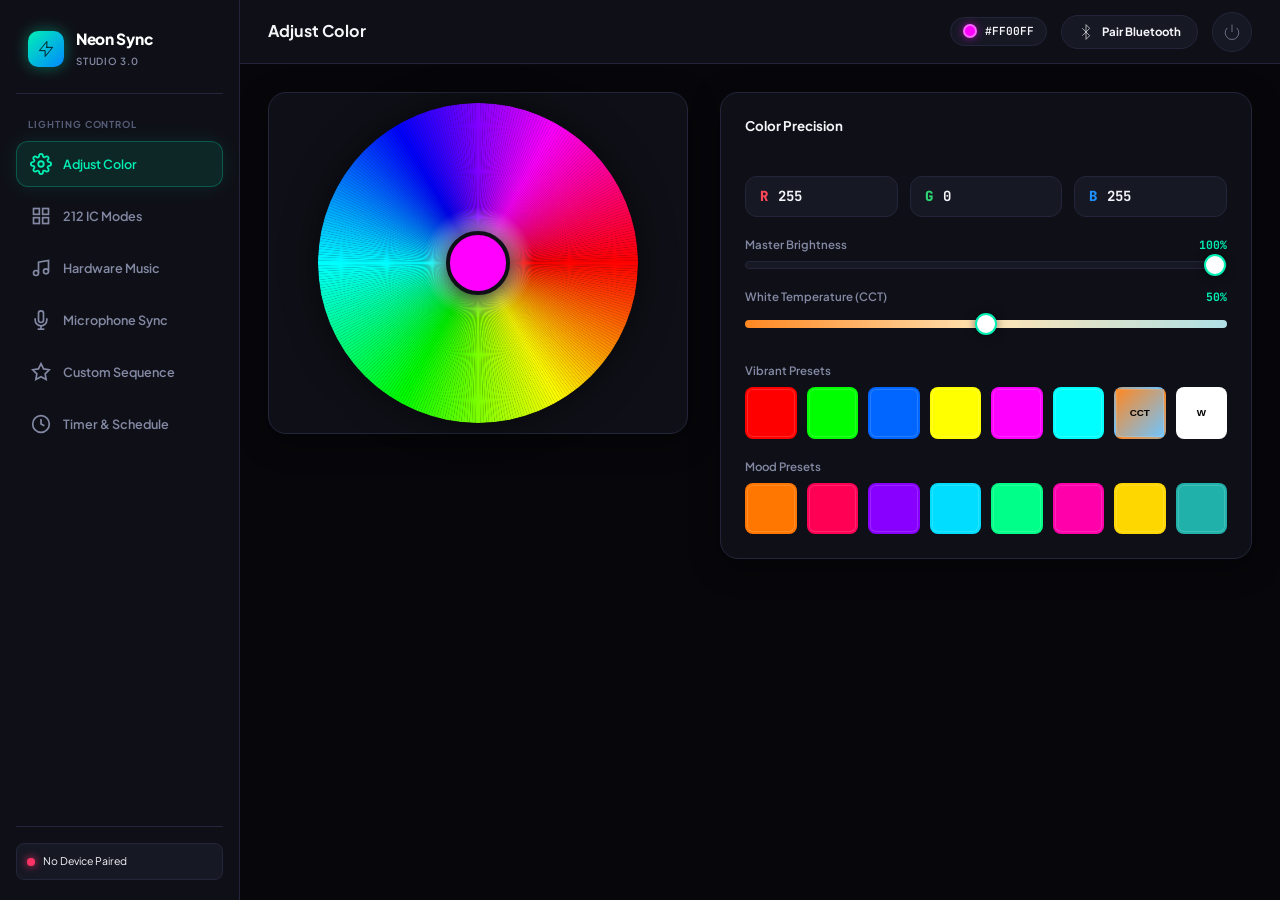
==== index.html @ 28103289 "feat: Neon Sync - Web Bluetooth LED Studio with dual PC & Mobile layouts" ====
<!DOCTYPE html>
<html lang="en">
<head>
    <meta charset="UTF-8">
    <meta name="viewport" content="width=device-width, initial-scale=1.0, maximum-scale=1.0, user-scalable=no, viewport-fit=cover">
    <title>Neon Sync — Smart LED Studio</title>
    <meta name="description" content="Ultimate Web Bluetooth Controller for RGB & Addressable LED Strips (MELK-OA10 / ELK-BLEDOM)">
    <link href="https://fonts.googleapis.com/css2?family=Plus+Jakarta+Sans:wght@400;500;600;700;800&family=JetBrains+Mono:wght@500;700&display=swap" rel="stylesheet">
    <style>
        :root {
            --bg-base: #07070b;
            --bg-surface: #0f1017;
            --bg-elevated: #161824;
            --bg-elevated-2: #1e2030;
            --border: #23263a;
            --border-light: #2f344d;
            --text-main: #f4f5f8;
            --text-muted: #8389a4;
            --text-sub: #565c78;
            --accent: #00f0b5;
            --accent-rgb: 0, 240, 181;
            --accent-glow: rgba(0, 240, 181, 0.35);
            --danger: #ff3366;
            --warm: #ffaa44;
            --cool: #70c4ff;
            --radius-lg: 18px;
            --radius-md: 12px;
            --radius-sm: 8px;
            --sidebar-w: 240px;
            --header-h: 64px;
        }

        *, *::before, *::after {
            box-sizing: border-box;
            margin: 0;
            padding: 0;
            -webkit-tap-highlight-color: transparent;
        }

        html, body {
            width: 100%;
            height: 100%;
            overflow: hidden;
            background-color: var(--bg-base);
            color: var(--text-main);
            font-family: 'Plus Jakarta Sans', -apple-system, BlinkMacSystemFont, sans-serif;
            font-size: 14px;
            line-height: 1.4;
        }

        /* ========================================================
           PC / LAPTOP LAYOUT (Default >= 768px)
           ======================================================== */
        .app-container {
            display: flex;
            width: 100vw;
            height: 100vh;
            background-color: var(--bg-base);
        }

        /* --- DESKTOP SIDEBAR --- */
        .sidebar {
            width: var(--sidebar-w);
            height: 100%;
            background-color: var(--bg-surface);
            border-right: 1px solid var(--border);
            display: flex;
            flex-direction: column;
            padding: 20px 16px;
            flex-shrink: 0;
            z-index: 20;
        }

        .brand {
            display: flex;
            align-items: center;
            gap: 12px;
            padding: 8px 12px 24px;
            border-bottom: 1px solid var(--border);
            margin-bottom: 16px;
        }

        .brand-icon {
            width: 36px;
            height: 36px;
            border-radius: 10px;
            background: linear-gradient(135deg, #00f0b5, #0088ff);
            display: flex;
            align-items: center;
            justify-content: center;
            box-shadow: 0 0 15px rgba(0, 240, 181, 0.4);
        }

        .brand-icon svg {
            width: 20px;
            height: 20px;
            color: #000;
        }

        .brand-text h1 {
            font-size: 1.1rem;
            font-weight: 800;
            letter-spacing: -0.02em;
            color: #fff;
        }

        .brand-text span {
            font-size: 0.7rem;
            color: var(--text-muted);
            font-weight: 600;
            text-transform: uppercase;
            letter-spacing: 0.08em;
        }

        .nav-group {
            display: flex;
            flex-direction: column;
            gap: 6px;
            flex: 1;
        }

        .nav-label {
            font-size: 0.68rem;
            font-weight: 700;
            text-transform: uppercase;
            letter-spacing: 0.1em;
            color: var(--text-sub);
            padding: 8px 12px 4px;
        }

        .nav-btn {
            display: flex;
            align-items: center;
            gap: 12px;
            padding: 12px 14px;
            border-radius: var(--radius-md);
            background: transparent;
            border: 1px solid transparent;
            color: var(--text-muted);
            font-size: 0.9rem;
            font-weight: 600;
            cursor: pointer;
            transition: all 0.2s cubic-bezier(0.16, 1, 0.3, 1);
            text-align: left;
            font-family: inherit;
        }

        .nav-btn svg {
            width: 20px;
            height: 20px;
            stroke-width: 2;
            transition: transform 0.2s;
        }

        .nav-btn:hover {
            background-color: var(--bg-elevated);
            color: var(--text-main);
        }

        .nav-btn.active {
            background-color: rgba(var(--accent-rgb), 0.1);
            border-color: rgba(var(--accent-rgb), 0.25);
            color: var(--accent);
            box-shadow: 0 0 20px rgba(var(--accent-rgb), 0.1);
        }

        .nav-btn.active svg {
            transform: scale(1.1);
            color: var(--accent);
        }

        .sidebar-footer {
            padding-top: 16px;
            border-top: 1px solid var(--border);
            display: flex;
            flex-direction: column;
            gap: 10px;
        }

        .device-info-badge {
            background: var(--bg-elevated);
            border: 1px solid var(--border);
            border-radius: var(--radius-sm);
            padding: 10px;
            font-size: 0.75rem;
            display: flex;
            align-items: center;
            gap: 8px;
        }

        .status-light {
            width: 8px;
            height: 8px;
            border-radius: 50%;
            background: var(--danger);
            box-shadow: 0 0 8px var(--danger);
            transition: all 0.3s;
        }

        .status-light.connected {
            background: var(--accent);
            box-shadow: 0 0 10px var(--accent);
        }

        /* --- MAIN VIEW AREA (PC) --- */
        .main-wrapper {
            flex: 1;
            display: flex;
            flex-direction: column;
            height: 100%;
            overflow: hidden;
            min-width: 0;
            background-color: var(--bg-base);
        }

        /* --- TOP APP HEADER (PC & Mobile) --- */
        .header-bar {
            height: var(--header-h);
            background-color: var(--bg-surface);
            border-bottom: 1px solid var(--border);
            display: flex;
            align-items: center;
            justify-content: space-between;
            padding: 0 28px;
            flex-shrink: 0;
            z-index: 10;
        }

        .header-left {
            display: flex;
            align-items: center;
            gap: 16px;
        }

        .page-title {
            font-size: 1.15rem;
            font-weight: 700;
            color: var(--text-main);
        }

        .header-right {
            display: flex;
            align-items: center;
            gap: 14px;
        }

        .live-preview-pill {
            display: flex;
            align-items: center;
            gap: 8px;
            background: var(--bg-elevated);
            border: 1px solid var(--border);
            padding: 6px 12px;
            border-radius: 100px;
            font-size: 0.8rem;
            font-weight: 600;
            font-family: 'JetBrains Mono', monospace;
        }

        .color-dot-live {
            width: 14px;
            height: 14px;
            border-radius: 50%;
            background: #ff00ff;
            box-shadow: 0 0 8px rgba(255, 0, 255, 0.6);
            border: 2px solid rgba(255, 255, 255, 0.4);
            transition: background 0.2s;
        }

        .btn-connect {
            display: flex;
            align-items: center;
            gap: 8px;
            background: var(--bg-elevated);
            color: var(--text-main);
            border: 1px solid var(--border);
            padding: 8px 16px;
            border-radius: 100px;
            font-size: 0.82rem;
            font-weight: 700;
            cursor: pointer;
            transition: all 0.2s;
            font-family: inherit;
        }

        .btn-connect:hover {
            background: var(--bg-elevated-2);
            border-color: var(--border-light);
        }

        .btn-connect.connected {
            background: rgba(var(--accent-rgb), 0.12);
            color: var(--accent);
            border-color: var(--accent);
            box-shadow: 0 0 15px rgba(var(--accent-rgb), 0.2);
        }

        .btn-power {
            width: 40px;
            height: 40px;
            border-radius: 50%;
            background: var(--bg-elevated);
            border: 1px solid var(--border);
            color: var(--text-muted);
            display: flex;
            align-items: center;
            justify-content: center;
            cursor: pointer;
            transition: all 0.25s;
        }

        .btn-power:hover {
            border-color: var(--danger);
            color: var(--danger);
        }

        .btn-power.on {
            background: var(--accent);
            color: #000;
            border-color: var(--accent);
            box-shadow: 0 0 20px var(--accent-glow);
        }

        /* --- SCROLLABLE TAB CONTAINER --- */
        .tab-viewport {
            flex: 1;
            overflow-y: auto;
            overflow-x: hidden;
            padding: 28px;
            scrollbar-width: thin;
            scrollbar-color: var(--border) transparent;
        }

        .tab-viewport::-webkit-scrollbar {
            width: 6px;
        }

        .tab-viewport::-webkit-scrollbar-thumb {
            background: var(--border);
            border-radius: 3px;
        }

        .tab-pane {
            display: none;
            animation: fadeIn 0.25s ease-out;
            max-width: 1200px;
            margin: 0 auto;
        }

        .tab-pane.active {
            display: block;
        }

        @keyframes fadeIn {
            from { opacity: 0; transform: translateY(6px); }
            to { opacity: 1; transform: translateY(0); }
        }

        /* ========================================================
           TAB 1: ADJUST (PC MULTI-COLUMN GRID)
           ======================================================== */
        .adjust-grid {
            display: grid;
            grid-template-columns: 420px 1fr;
            gap: 32px;
            align-items: start;
        }

        .card {
            background: var(--bg-surface);
            border: 1px solid var(--border);
            border-radius: var(--radius-lg);
            padding: 24px;
            box-shadow: 0 8px 30px rgba(0, 0, 0, 0.4);
        }

        .card-header {
            display: flex;
            align-items: center;
            justify-content: space-between;
            margin-bottom: 20px;
        }

        .card-title {
            font-size: 0.95rem;
            font-weight: 700;
            color: var(--text-main);
            display: flex;
            align-items: center;
            gap: 8px;
        }

        .wheel-container {
            display: flex;
            flex-direction: column;
            align-items: center;
            justify-content: center;
            padding: 10px 0;
        }

        .wheel-canvas-wrap {
            position: relative;
            width: 320px;
            height: 320px;
            border-radius: 50%;
            display: flex;
            align-items: center;
            justify-content: center;
            box-shadow: 0 0 35px rgba(0, 0, 0, 0.6);
        }

        #colorWheel {
            border-radius: 50%;
            cursor: crosshair;
            width: 100%;
            height: 100%;
            touch-action: none;
        }

        .wheel-center-preview {
            position: absolute;
            width: 64px;
            height: 64px;
            border-radius: 50%;
            background: #ff00ff;
            border: 4px solid var(--bg-surface);
            box-shadow: 0 4px 20px rgba(0, 0, 0, 0.8);
            pointer-events: none;
            transition: background 0.1s;
        }

        .controls-stack {
            display: flex;
            flex-direction: column;
            gap: 20px;
        }

        /* Precision Inputs */
        .rgb-inputs-row {
            display: grid;
            grid-template-columns: repeat(3, 1fr);
            gap: 12px;
        }

        .rgb-box {
            background: var(--bg-elevated);
            border: 1px solid var(--border);
            border-radius: var(--radius-md);
            padding: 10px 14px;
            display: flex;
            align-items: center;
            gap: 10px;
        }

        .rgb-box span {
            font-weight: 800;
            font-size: 1rem;
            font-family: 'JetBrains Mono', monospace;
        }

        .rgb-box.r-box span { color: #ff4757; }
        .rgb-box.g-box span { color: #2ed573; }
        .rgb-box.b-box span { color: #1e90ff; }

        .rgb-box input {
            width: 100%;
            background: transparent;
            border: none;
            color: var(--text-main);
            font-size: 1rem;
            font-weight: 700;
            font-family: 'JetBrains Mono', monospace;
            outline: none;
        }

        /* Modern Range Sliders */
        .slider-component {
            display: flex;
            flex-direction: column;
            gap: 8px;
        }

        .slider-top {
            display: flex;
            justify-content: space-between;
            align-items: center;
            font-size: 0.82rem;
            font-weight: 600;
            color: var(--text-muted);
        }

        .slider-val-badge {
            color: var(--accent);
            font-family: 'JetBrains Mono', monospace;
            font-weight: 700;
        }

        .range-slider {
            -webkit-appearance: none;
            appearance: none;
            width: 100%;
            height: 8px;
            background: var(--bg-elevated);
            border: 1px solid var(--border);
            border-radius: 100px;
            outline: none;
        }

        .range-slider::-webkit-slider-thumb {
            -webkit-appearance: none;
            appearance: none;
            width: 22px;
            height: 22px;
            border-radius: 50%;
            background: #fff;
            cursor: pointer;
            box-shadow: 0 0 10px rgba(0, 0, 0, 0.5);
            border: 2px solid var(--accent);
            transition: transform 0.15s;
        }

        .range-slider::-webkit-slider-thumb:hover {
            transform: scale(1.15);
        }

        /* CCT Color Temperature Slider */
        .cct-slider-wrap {
            position: relative;
        }

        .cct-slider {
            background: linear-gradient(90deg, #ff8822 0%, #ffe4b5 50%, #b0e0e6 100%);
            border: none;
        }

        /* Preset Color Buttons */
        .palette-grid {
            display: grid;
            grid-template-columns: repeat(8, 1fr);
            gap: 10px;
        }

        .palette-chip {
            aspect-ratio: 1;
            border-radius: var(--radius-sm);
            border: 2px solid transparent;
            cursor: pointer;
            transition: all 0.15s cubic-bezier(0.16, 1, 0.3, 1);
            position: relative;
            box-shadow: inset 0 0 0 1px rgba(255, 255, 255, 0.15);
            display: flex;
            align-items: center;
            justify-content: center;
            font-size: 0.7rem;
            font-weight: 800;
            color: #000;
        }

        .palette-chip:hover {
            transform: scale(1.15);
            z-index: 2;
            box-shadow: 0 4px 12px rgba(0, 0, 0, 0.5);
        }

        .palette-chip:active {
            transform: scale(0.95);
        }

        /* ========================================================
           TAB 2: STYLE (212 ADDRESSABLE MODES)
           ======================================================== */
        .style-header-bar {
            display: flex;
            align-items: center;
            justify-content: space-between;
            gap: 20px;
            margin-bottom: 24px;
            background: var(--bg-surface);
            padding: 16px 20px;
            border-radius: var(--radius-md);
            border: 1px solid var(--border);
        }

        .category-tabs {
            display: flex;
            background: var(--bg-elevated);
            padding: 4px;
            border-radius: var(--radius-sm);
            gap: 4px;
        }

        .cat-btn {
            background: transparent;
            border: none;
            color: var(--text-muted);
            padding: 8px 16px;
            border-radius: 6px;
            font-size: 0.85rem;
            font-weight: 600;
            cursor: pointer;
            transition: all 0.2s;
            font-family: inherit;
        }

        .cat-btn.active {
            background: var(--accent);
            color: #000;
            box-shadow: 0 2px 8px var(--accent-glow);
        }

        .modes-grid-container {
            display: grid;
            grid-template-columns: repeat(auto-fill, minmax(200px, 1fr));
            gap: 12px;
            max-height: calc(100vh - 280px);
            overflow-y: auto;
            padding-right: 6px;
        }

        .mode-tile {
            background: var(--bg-surface);
            border: 1px solid var(--border);
            border-radius: var(--radius-md);
            padding: 16px;
            cursor: pointer;
            transition: all 0.2s;
            display: flex;
            align-items: center;
            gap: 12px;
        }

        .mode-tile:hover {
            border-color: rgba(var(--accent-rgb), 0.4);
            background: var(--bg-elevated);
            transform: translateY(-2px);
        }

        .mode-tile.active {
            border-color: var(--accent);
            background: rgba(var(--accent-rgb), 0.08);
            box-shadow: 0 0 20px rgba(var(--accent-rgb), 0.15);
        }

        .mode-tile-num {
            font-family: 'JetBrains Mono', monospace;
            font-size: 0.75rem;
            font-weight: 700;
            color: var(--text-sub);
            background: var(--bg-elevated);
            padding: 4px 8px;
            border-radius: 6px;
        }

        .mode-tile.active .mode-tile-num {
            color: var(--accent);
            background: rgba(var(--accent-rgb), 0.15);
        }

        .mode-tile-name {
            font-size: 0.88rem;
            font-weight: 600;
            color: var(--text-main);
            white-space: nowrap;
            overflow: hidden;
            text-overflow: ellipsis;
        }

        /* ========================================================
           TAB 3: MUSIC (HARDWARE CHIP MODES)
           ======================================================== */
        .music-cards-grid {
            display: grid;
            grid-template-columns: repeat(auto-fill, minmax(220px, 1fr));
            gap: 16px;
        }

        .hw-music-card {
            background: var(--bg-surface);
            border: 1px solid var(--border);
            border-radius: var(--radius-lg);
            padding: 24px 20px;
            display: flex;
            flex-direction: column;
            align-items: center;
            text-align: center;
            gap: 12px;
            cursor: pointer;
            transition: all 0.2s;
        }

        .hw-music-card:hover {
            border-color: rgba(var(--accent-rgb), 0.4);
            transform: translateY(-3px);
            background: var(--bg-elevated);
        }

        .hw-music-card.active {
            border-color: var(--accent);
            background: rgba(var(--accent-rgb), 0.1);
            box-shadow: 0 0 25px rgba(var(--accent-rgb), 0.2);
        }

        .hw-music-icon {
            font-size: 2.2rem;
        }

        .hw-music-name {
            font-size: 1rem;
            font-weight: 700;
            color: var(--text-main);
        }

        .hw-music-desc {
            font-size: 0.75rem;
            color: var(--text-muted);
        }

        /* ========================================================
           TAB 4: MIC SYNC (LIVE BROWSER WEB AUDIO)
           ======================================================== */
        .mic-layout {
            display: flex;
            flex-direction: column;
            gap: 28px;
            max-width: 800px;
            margin: 0 auto;
        }

        .mic-hero-card {
            background: var(--bg-surface);
            border: 1px solid var(--border);
            border-radius: var(--radius-lg);
            padding: 28px;
            display: flex;
            flex-direction: column;
            align-items: center;
            gap: 20px;
            text-align: center;
        }

        .visualizer-canvas {
            width: 100%;
            height: 120px;
            background: var(--bg-elevated);
            border-radius: var(--radius-md);
            border: 1px solid var(--border);
        }

        .models-grid-8 {
            display: grid;
            grid-template-columns: repeat(4, 1fr);
            gap: 12px;
            width: 100%;
        }

        .model-chip {
            background: var(--bg-elevated);
            border: 1px solid var(--border);
            border-radius: var(--radius-md);
            padding: 14px 10px;
            display: flex;
            flex-direction: column;
            align-items: center;
            gap: 6px;
            cursor: pointer;
            transition: all 0.2s;
            font-family: inherit;
        }

        .model-chip:hover {
            border-color: var(--border-light);
            background: var(--bg-elevated-2);
        }

        .model-chip.active {
            border-color: var(--accent);
            background: rgba(var(--accent-rgb), 0.12);
            color: var(--accent);
            box-shadow: 0 0 15px rgba(var(--accent-rgb), 0.15);
        }

        .model-chip-icon {
            font-size: 1.4rem;
        }

        .model-chip-title {
            font-size: 0.8rem;
            font-weight: 700;
            color: var(--text-main);
        }

        .model-chip.active .model-chip-title {
            color: var(--accent);
        }

        /* ========================================================
           TAB 5: CUSTOM SEQUENCE STUDIO
           ======================================================== */
        .seq-studio {
            display: flex;
            flex-direction: column;
            gap: 24px;
            max-width: 800px;
            margin: 0 auto;
        }

        .timeline-box {
            background: var(--bg-surface);
            border: 1px solid var(--border);
            border-radius: var(--radius-lg);
            padding: 24px;
        }

        .timeline-blocks {
            display: flex;
            flex-wrap: wrap;
            gap: 12px;
            min-height: 70px;
            align-items: center;
            justify-content: flex-start;
            padding: 16px;
            background: var(--bg-elevated);
            border-radius: var(--radius-md);
            border: 1px dashed var(--border-light);
            margin-bottom: 20px;
        }

        .timeline-block {
            width: 48px;
            height: 48px;
            border-radius: var(--radius-sm);
            border: 2px solid rgba(255, 255, 255, 0.2);
            cursor: pointer;
            position: relative;
            transition: all 0.2s;
            box-shadow: 0 4px 10px rgba(0, 0, 0, 0.5);
        }

        .timeline-block:hover {
            transform: scale(1.1);
        }

        .timeline-block.active {
            transform: scale(1.25);
            border-color: var(--accent);
            box-shadow: 0 0 20px var(--accent-glow);
            z-index: 5;
        }

        .timeline-controls {
            display: flex;
            gap: 12px;
            align-items: center;
        }

        .color-picker-custom {
            width: 48px;
            height: 48px;
            border: 2px solid var(--border);
            border-radius: var(--radius-sm);
            background: none;
            cursor: pointer;
            padding: 0;
        }

        .color-picker-custom::-webkit-color-swatch-wrapper { padding: 0; }
        .color-picker-custom::-webkit-color-swatch { border: none; border-radius: 6px; }

        /* ========================================================
           TAB 6: SCHEDULE & AUTOMATION
           ======================================================== */
        .schedule-grid {
            display: grid;
            grid-template-columns: 1fr 1fr;
            gap: 24px;
            max-width: 800px;
            margin: 0 auto;
        }

        .timer-buttons-grid {
            display: grid;
            grid-template-columns: repeat(2, 1fr);
            gap: 10px;
        }

        .btn-timer {
            background: var(--bg-elevated);
            border: 1px solid var(--border);
            color: var(--text-main);
            padding: 14px;
            border-radius: var(--radius-md);
            font-size: 0.9rem;
            font-weight: 700;
            cursor: pointer;
            transition: all 0.2s;
            font-family: inherit;
        }

        .btn-timer:hover {
            border-color: var(--accent);
            background: var(--bg-elevated-2);
        }

        .btn-timer.cancel-timer {
            grid-column: 1 / -1;
            border-color: rgba(255, 51, 102, 0.3);
            color: var(--danger);
        }

        .btn-timer.cancel-timer:hover {
            background: rgba(255, 51, 102, 0.1);
        }

        .time-pick-row {
            display: flex;
            align-items: center;
            justify-content: space-between;
            background: var(--bg-elevated);
            border: 1px solid var(--border);
            border-radius: var(--radius-md);
            padding: 12px 16px;
            margin-bottom: 12px;
        }

        .time-pick-row label {
            font-weight: 600;
            color: var(--text-muted);
        }

        .time-pick-row input[type="time"] {
            background: transparent;
            border: none;
            color: var(--text-main);
            font-size: 1.1rem;
            font-weight: 700;
            font-family: 'JetBrains Mono', monospace;
            outline: none;
        }

        /* Generic Action Buttons */
        .btn-action {
            padding: 12px 24px;
            border-radius: var(--radius-md);
            font-size: 0.9rem;
            font-weight: 700;
            cursor: pointer;
            border: none;
            transition: all 0.2s;
            font-family: inherit;
            display: inline-flex;
            align-items: center;
            justify-content: center;
            gap: 8px;
        }

        .btn-primary {
            background: var(--accent);
            color: #000;
            box-shadow: 0 4px 15px var(--accent-glow);
        }

        .btn-primary:hover {
            transform: translateY(-2px);
            box-shadow: 0 6px 20px var(--accent-glow);
        }

        .btn-outline {
            background: var(--bg-elevated);
            color: var(--text-main);
            border: 1px solid var(--border);
        }

        .btn-outline:hover {
            background: var(--bg-elevated-2);
            border-color: var(--border-light);
        }

        .btn-danger-outline {
            background: transparent;
            color: var(--danger);
            border: 1px solid rgba(255, 51, 102, 0.3);
        }

        .btn-danger-outline:hover {
            background: rgba(255, 51, 102, 0.1);
        }

        /* ========================================================
           MOBILE PHONE EXCLUSIVE STYLING (< 768px)
           ======================================================== */
        .mobile-bottom-nav {
            display: none;
        }

        @media (max-width: 767px) {
            .sidebar {
                display: none !important;
            }

            .header-bar {
                padding: 0 16px;
                height: 56px;
            }

            .page-title {
                font-size: 1rem;
            }

            .tab-viewport {
                padding: 16px;
                padding-bottom: 90px; /* space for bottom nav */
            }

            /* Adjust Grid on Mobile: 1 Column */
            .adjust-grid {
                grid-template-columns: 1fr;
                gap: 20px;
            }

            .wheel-canvas-wrap {
                width: 260px;
                height: 260px;
            }

            .wheel-center-preview {
                width: 52px;
                height: 52px;
            }

            .palette-grid {
                grid-template-columns: repeat(4, 1fr);
                gap: 8px;
            }

            .style-header-bar {
                flex-direction: column;
                align-items: stretch;
                gap: 12px;
            }

            .category-tabs {
                overflow-x: auto;
                scrollbar-width: none;
            }

            .category-tabs::-webkit-scrollbar { display: none; }

            .modes-grid-container {
                grid-template-columns: 1fr;
                max-height: calc(100vh - 240px);
            }

            .music-cards-grid {
                grid-template-columns: 1fr 1fr;
                gap: 10px;
            }

            .models-grid-8 {
                grid-template-columns: repeat(2, 1fr);
            }

            .schedule-grid {
                grid-template-columns: 1fr;
                gap: 16px;
            }

            /* MOBILE BOTTOM TAB BAR */
            .mobile-bottom-nav {
                display: flex;
                position: fixed;
                bottom: 0;
                left: 0;
                width: 100vw;
                height: 64px;
                background-color: var(--bg-surface);
                border-top: 1px solid var(--border);
                z-index: 100;
                padding-bottom: env(safe-area-inset-bottom);
                box-shadow: 0 -4px 20px rgba(0, 0, 0, 0.5);
            }

            .mob-nav-item {
                flex: 1;
                display: flex;
                flex-direction: column;
                align-items: center;
                justify-content: center;
                gap: 4px;
                background: transparent;
                border: none;
                color: var(--text-muted);
                font-size: 0.65rem;
                font-weight: 700;
                cursor: pointer;
                font-family: inherit;
                transition: color 0.15s;
            }

            .mob-nav-item svg {
                width: 20px;
                height: 20px;
                stroke-width: 2;
                transition: transform 0.15s;
            }

            .mob-nav-item.active {
                color: var(--accent);
            }

            .mob-nav-item.active svg {
                transform: translateY(-2px);
                color: var(--accent);
            }
        }
    </style>
</head>
<body>
    <div class="app-container">
        <!-- ============================================
             PC SIDEBAR NAVIGATION
             ============================================ -->
        <aside class="sidebar">
            <div class="brand">
                <div class="brand-icon">
                    <svg viewBox="0 0 24 24" fill="none" stroke="currentColor"><path stroke-linecap="round" stroke-linejoin="round" d="M13 10V3L4 14h7v7l9-11h-7z"/></svg>
                </div>
                <div class="brand-text">
                    <h1>Neon Sync</h1>
                    <span>Studio 3.0</span>
                </div>
            </div>

            <nav class="nav-group">
                <span class="nav-label">Lighting Control</span>
                <button class="nav-btn active" data-tab="tab-adjust">
                    <svg viewBox="0 0 24 24" fill="none" stroke="currentColor"><circle cx="12" cy="12" r="3"/><path d="M19.4 15a1.65 1.65 0 0 0 .33 1.82l.06.06a2 2 0 0 1 0 2.83 2 2 0 0 1-2.83 0l-.06-.06a1.65 1.65 0 0 0-1.82-.33 1.65 1.65 0 0 0-1 1.51V21a2 2 0 0 1-2 2 2 2 0 0 1-2-2v-.09A1.65 1.65 0 0 0 9 19.4a1.65 1.65 0 0 0-1.82.33l-.06.06a2 2 0 0 1-2.83 0 2 2 0 0 1 0-2.83l.06-.06A1.65 1.65 0 0 0 4.68 15a1.65 1.65 0 0 0-1.51-1H3a2 2 0 0 1-2-2 2 2 0 0 1 2-2h.09A1.65 1.65 0 0 0 4.6 9a1.65 1.65 0 0 0-.33-1.82l-.06-.06a2 2 0 0 1 0-2.83 2 2 0 0 1 2.83 0l.06.06A1.65 1.65 0 0 0 9 4.68a1.65 1.65 0 0 0 1-1.51V3a2 2 0 0 1 2-2 2 2 0 0 1 2 2v.09a1.65 1.65 0 0 0 1 1.51 1.65 1.65 0 0 0 1.82-.33l.06-.06a2 2 0 0 1 2.83 0 2 2 0 0 1 0 2.83l-.06.06a1.65 1.65 0 0 0-.33 1.82V9a1.65 1.65 0 0 0 1.51 1H21a2 2 0 0 1 2 2 2 2 0 0 1-2 2h-.09a1.65 1.65 0 0 0-1.51 1z"/></svg>
                    <span>Adjust Color</span>
                </button>
                <button class="nav-btn" data-tab="tab-style">
                    <svg viewBox="0 0 24 24" fill="none" stroke="currentColor"><rect x="3" y="3" width="7" height="7"/><rect x="14" y="3" width="7" height="7"/><rect x="14" y="14" width="7" height="7"/><rect x="3" y="14" width="7" height="7"/></svg>
                    <span>212 IC Modes</span>
                </button>
                <button class="nav-btn" data-tab="tab-music">
                    <svg viewBox="0 0 24 24" fill="none" stroke="currentColor"><path d="M9 18V5l12-2v13"/><circle cx="6" cy="18" r="3"/><circle cx="18" cy="16" r="3"/></svg>
                    <span>Hardware Music</span>
                </button>
                <button class="nav-btn" data-tab="tab-mic">
                    <svg viewBox="0 0 24 24" fill="none" stroke="currentColor"><path d="M12 1a3 3 0 0 0-3 3v8a3 3 0 0 0 6 0V4a3 3 0 0 0-3-3z"/><path d="M19 10v2a7 7 0 0 1-14 0v-2"/><line x1="12" y1="19" x2="12" y2="23"/><line x1="8" y1="23" x2="16" y2="23"/></svg>
                    <span>Microphone Sync</span>
                </button>
                <button class="nav-btn" data-tab="tab-custom">
                    <svg viewBox="0 0 24 24" fill="none" stroke="currentColor"><polygon points="12 2 15.09 8.26 22 9.27 17 14.14 18.18 21.02 12 17.77 5.82 21.02 7 14.14 2 9.27 8.91 8.26 12 2"/></svg>
                    <span>Custom Sequence</span>
                </button>
                <button class="nav-btn" data-tab="tab-schedule">
                    <svg viewBox="0 0 24 24" fill="none" stroke="currentColor"><circle cx="12" cy="12" r="10"/><polyline points="12 6 12 12 16 14"/></svg>
                    <span>Timer & Schedule</span>
                </button>
            </nav>

            <div class="sidebar-footer">
                <div class="device-info-badge">
                    <span class="status-light" id="sidebarStatusLight"></span>
                    <span id="sidebarDeviceName">No Device Paired</span>
                </div>
            </div>
        </aside>

        <!-- ============================================
             MAIN CONTENT VIEW AREA
             ============================================ -->
        <div class="main-wrapper">
            <!-- TOP APP BAR -->
            <header class="header-bar">
                <div class="header-left">
                    <h2 class="page-title" id="pageTitle">Adjust Color</h2>
                </div>
                <div class="header-right">
                    <div class="live-preview-pill">
                        <div class="color-dot-live" id="liveColorDot"></div>
                        <span id="liveHexLabel">#FF00FF</span>
                    </div>
                    <button id="connectBtn" class="btn-connect">
                        <svg viewBox="0 0 24 24" width="16" height="16" stroke="currentColor" fill="none"><path d="M6.5 6.5l11 11L12 23V1l5.5 5.5-11 11"/></svg>
                        <span id="connStatusText">Pair Bluetooth</span>
                    </button>
                    <button id="powerBtn" class="btn-power">
                        <svg viewBox="0 0 24 24" width="18" height="18" stroke="currentColor" fill="none"><path d="M18.36 6.64a9 9 0 1 1-12.73 0"/><line x1="12" y1="2" x2="12" y2="12"/></svg>
                    </button>
                </div>
            </header>

            <!-- SCROLLABLE TAB VIEWPORT -->
            <main class="tab-viewport">
                <!-- ============================================
                     TAB 1: ADJUST
                     ============================================ -->
                <section class="tab-pane active" id="tab-adjust">
                    <div class="adjust-grid">
                        <!-- Left Card: Color Wheel -->
                        <div class="card wheel-container">
                            <div class="wheel-canvas-wrap">
                                <canvas id="colorWheel" width="400" height="400"></canvas>
                                <div class="wheel-center-preview" id="wheelCenterPreview"></div>
                            </div>
                        </div>

                        <!-- Right Card: Controls & Palettes -->
                        <div class="card controls-stack">
                            <div class="card-header">
                                <h3 class="card-title">Color Precision</h3>
                            </div>

                            <!-- RGB Numeric Inputs -->
                            <div class="rgb-inputs-row">
                                <div class="rgb-box r-box"><span>R</span><input type="number" id="inputR" min="0" max="255" value="255"></div>
                                <div class="rgb-box g-box"><span>G</span><input type="number" id="inputG" min="0" max="255" value="0"></div>
                                <div class="rgb-box b-box"><span>B</span><input type="number" id="inputB" min="0" max="255" value="255"></div>
                            </div>

                            <!-- Brightness Slider -->
                            <div class="slider-component">
                                <div class="slider-top">
                                    <span>Master Brightness</span>
                                    <span class="slider-val-badge" id="brightVal">100%</span>
                                </div>
                                <input type="range" id="brightnessSlider" min="0" max="100" value="100" class="range-slider">
                            </div>

                            <!-- Color Temperature CCT Slider -->
                            <div class="slider-component">
                                <div class="slider-top">
                                    <span>White Temperature (CCT)</span>
                                    <span class="slider-val-badge" id="cctVal">50%</span>
                                </div>
                                <div class="cct-slider-wrap">
                                    <input type="range" id="cctSlider" min="0" max="100" value="50" class="range-slider cct-slider">
                                </div>
                            </div>

                            <!-- Quick Presets -->
                            <div class="slider-component" style="margin-top: 10px;">
                                <div class="slider-top">
                                    <span>Vibrant Presets</span>
                                </div>
                                <div class="palette-grid">
                                    <button class="palette-chip" style="background:#ff0000" data-r="255" data-g="0" data-b="0"></button>
                                    <button class="palette-chip" style="background:#00ff00" data-r="0" data-g="255" data-b="0"></button>
                                    <button class="palette-chip" style="background:#0066ff" data-r="0" data-g="102" data-b="255"></button>
                                    <button class="palette-chip" style="background:#ffff00" data-r="255" data-g="255" data-b="0"></button>
                                    <button class="palette-chip" style="background:#ff00ff" data-r="255" data-g="0" data-b="255"></button>
                                    <button class="palette-chip" style="background:#00ffff" data-r="0" data-g="255" data-b="255"></button>
                                    <button class="palette-chip" style="background:linear-gradient(135deg,#ff8822,#70c4ff); color:#000;" id="cctPresetBtn">CCT</button>
                                    <button class="palette-chip" style="background:#ffffff" data-r="255" data-g="255" data-b="255">W</button>
                                </div>
                            </div>

                            <!-- Scene Presets -->
                            <div class="slider-component">
                                <div class="slider-top">
                                    <span>Mood Presets</span>
                                </div>
                                <div class="palette-grid">
                                    <button class="palette-chip" style="background:#ff7700" data-r="255" data-g="119" data-b="0"></button>
                                    <button class="palette-chip" style="background:#ff0055" data-r="255" data-g="0" data-b="85"></button>
                                    <button class="palette-chip" style="background:#8800ff" data-r="136" data-g="0" data-b="255"></button>
                                    <button class="palette-chip" style="background:#00ddff" data-r="0" data-g="221" data-b="255"></button>
                                    <button class="palette-chip" style="background:#00ff88" data-r="0" data-g="255" data-b="136"></button>
                                    <button class="palette-chip" style="background:#ff00aa" data-r="255" data-g="0" data-b="170"></button>
                                    <button class="palette-chip" style="background:#ffd700" data-r="255" data-g="215" data-b="0"></button>
                                    <button class="palette-chip" style="background:#20b2aa" data-r="32" data-g="178" data-b="170"></button>
                                </div>
                            </div>
                        </div>
                    </div>
                </section>

                <!-- ============================================
                     TAB 2: STYLE (212 IC MODES)
                     ============================================ -->
                <section class="tab-pane" id="tab-style">
                    <div class="style-header-bar">
                        <div class="category-tabs">
                            <button class="cat-btn active" data-filter="basic">Basic (1-47)</button>
                            <button class="cat-btn" data-filter="curtain">Curtain (48-99)</button>
                            <button class="cat-btn" data-filter="trans">Trans (100-150)</button>
                            <button class="cat-btn" data-filter="water">Water (151-212)</button>
                        </div>
                        <div class="slider-component" style="min-width: 240px;">
                            <div class="slider-top">
                                <span>Animation Speed</span>
                                <span class="slider-val-badge" id="styleSpeedVal">50</span>
                            </div>
                            <input type="range" id="speedSlider" min="0" max="100" value="50" class="range-slider">
                        </div>
                    </div>

                    <div class="modes-grid-container" id="modesList">
                        <!-- Populated by JS -->
                    </div>
                </section>

                <!-- ============================================
                     TAB 3: HARDWARE MUSIC MODES
                     ============================================ -->
                <section class="tab-pane" id="tab-music">
                    <div class="style-header-bar" style="margin-bottom: 24px;">
                        <div>
                            <h3 style="font-size: 1rem; font-weight:700;">Chipset Audio Sync</h3>
                            <p style="color:var(--text-muted); font-size:0.8rem;">Internal microphone on the LED strip hardware.</p>
                        </div>
                        <div class="slider-component" style="min-width: 200px;">
                            <div class="slider-top">
                                <span>Reaction Speed</span>
                            </div>
                            <input type="range" id="musicHwSpeed" min="0" max="100" value="50" class="range-slider">
                        </div>
                    </div>

                    <div class="music-cards-grid" id="hwMusicGrid">
                        <!-- Populated by JS -->
                    </div>
                </section>

                <!-- ============================================
                     TAB 4: MICROPHONE SYNC (WEB AUDIO)
                     ============================================ -->
                <section class="tab-pane" id="tab-mic">
                    <div class="mic-layout">
                        <div class="mic-hero-card">
                            <h3 style="font-size: 1.2rem; font-weight: 800;">Real-Time Browser Audio Sync</h3>
                            <p style="color: var(--text-muted); font-size: 0.85rem; max-width: 500px;">
                                Streams audio directly from your laptop or mobile microphone with ultra-low latency.
                            </p>

                            <canvas id="visualizer" class="visualizer-canvas" width="700" height="140"></canvas>

                            <div style="display: flex; gap: 16px; align-items: center; width: 100%; max-width: 400px;">
                                <div class="slider-component" style="flex:1;">
                                    <div class="slider-top">
                                        <span>Mic Sensitivity</span>
                                        <span class="slider-val-badge" id="micSensVal">5</span>
                                    </div>
                                    <input type="range" id="micSensitivity" min="1" max="10" value="5" class="range-slider">
                                </div>
                                <button id="musicSyncBtn" class="btn-action btn-primary" style="margin-top: 14px;">
                                    Start Listening
                                </button>
                            </div>
                        </div>

                        <div class="card">
                            <div class="card-header">
                                <h3 class="card-title">Select Reaction Algorithm</h3>
                            </div>
                            <div class="models-grid-8" id="micModelsContainer">
                                <button class="model-chip active" data-model="1"><span class="model-chip-icon">🎵</span><span class="model-chip-title">Classic Beat</span></button>
                                <button class="model-chip" data-model="2"><span class="model-chip-icon">🌈</span><span class="model-chip-title">Dynamic RGB</span></button>
                                <button class="model-chip" data-model="3"><span class="model-chip-icon">✨</span><span class="model-chip-title">Rainbow Flow</span></button>
                                <button class="model-chip" data-model="4"><span class="model-chip-icon">⚡</span><span class="model-chip-title">Strobe Beat</span></button>
                                <button class="model-chip" data-model="5"><span class="model-chip-icon">💫</span><span class="model-chip-title">Energy Pulse</span></button>
                                <button class="model-chip" data-model="6"><span class="model-chip-icon">🔊</span><span class="model-chip-title">Bass Drop</span></button>
                                <button class="model-chip" data-model="7"><span class="model-chip-icon">🎸</span><span class="model-chip-title">Vocal React</span></button>
                                <button class="model-chip" data-model="8"><span class="model-chip-icon">🌊</span><span class="model-chip-title">Chill Wave</span></button>
                            </div>
                        </div>
                    </div>
                </section>

                <!-- ============================================
                     TAB 5: CUSTOM SEQUENCE STUDIO
                     ============================================ -->
                <section class="tab-pane" id="tab-custom">
                    <div class="seq-studio">
                        <div class="timeline-box">
                            <div class="card-header">
                                <h3 class="card-title">Color Sequence Timeline</h3>
                                <button id="clearSeqBtn" class="btn-action btn-danger-outline" style="padding: 6px 14px; font-size: 0.78rem;">Clear All</button>
                            </div>

                            <div class="timeline-blocks" id="seqTimeline">
                                <!-- Populated by JS -->
                            </div>

                            <div class="timeline-controls">
                                <input type="color" id="seqColorPicker" value="#00f0b5" class="color-picker-custom">
                                <button id="addSeqColorBtn" class="btn-action btn-outline">+ Add Color</button>
                            </div>
                        </div>

                        <div class="card controls-stack">
                            <div class="slider-component">
                                <div class="slider-top">
                                    <span>Cycle Speed</span>
                                    <span class="slider-val-badge" id="seqSpeedVal">Medium</span>
                                </div>
                                <input type="range" id="seqSpeedSlider" min="0" max="100" value="50" class="range-slider">
                            </div>

                            <div style="display: flex; gap: 10px;">
                                <button class="btn-action btn-outline trans-mode-btn active" data-trans="jump" style="flex:1;">Instant Jump</button>
                                <button class="btn-action btn-outline trans-mode-btn" data-trans="fade" style="flex:1;">Smooth Fade</button>
                            </div>

                            <button id="playSeqBtn" class="btn-action btn-primary" style="width: 100%;">
                                Play Custom Sequence
                            </button>
                        </div>
                    </div>
                </section>

                <!-- ============================================
                     TAB 6: TIMER & SCHEDULE
                     ============================================ -->
                <section class="tab-pane" id="tab-schedule">
                    <div class="schedule-grid">
                        <div class="card">
                            <div class="card-header">
                                <h3 class="card-title">Sleep Timer</h3>
                            </div>
                            <div class="timer-buttons-grid">
                                <button class="btn-timer" data-mins="15">15 Minutes</button>
                                <button class="btn-timer" data-mins="30">30 Minutes</button>
                                <button class="btn-timer" data-mins="60">1 Hour</button>
                                <button class="btn-timer" data-mins="120">2 Hours</button>
                                <button class="btn-timer cancel-timer" data-mins="0">Cancel Timer</button>
                            </div>
                            <p id="timerStatusText" style="margin-top: 16px; font-weight: 700; color: var(--accent); font-size: 0.85rem; text-align: center;">No timer active</p>
                        </div>

                        <div class="card">
                            <div class="card-header">
                                <h3 class="card-title">Daily Automation</h3>
                            </div>
                            <div class="time-pick-row">
                                <label>Auto On Time</label>
                                <input type="time" id="schedOnTime" value="18:00">
                            </div>
                            <div class="time-pick-row">
                                <label>Auto Off Time</label>
                                <input type="time" id="schedOffTime" value="23:30">
                            </div>
                            <button id="toggleSchedBtn" class="btn-action btn-outline" style="width: 100%; margin-top: 10px;">Enable Schedule</button>
                            <p id="schedStatusText" style="margin-top: 14px; font-weight: 600; color: var(--text-muted); font-size: 0.8rem; text-align: center;">Schedule disabled</p>
                        </div>
                    </div>
                </section>
            </main>
        </div>

        <!-- ============================================
             MOBILE EXCLUSIVE BOTTOM NAVIGATION BAR
             ============================================ -->
        <nav class="mobile-bottom-nav">
            <button class="mob-nav-item active" data-tab="tab-adjust">
                <svg viewBox="0 0 24 24" fill="none" stroke="currentColor"><circle cx="12" cy="12" r="3"/><path d="M19.4 15a1.65 1.65 0 0 0 .33 1.82l.06.06a2 2 0 0 1 0 2.83 2 2 0 0 1-2.83 0l-.06-.06a1.65 1.65 0 0 0-1.82-.33 1.65 1.65 0 0 0-1 1.51V21a2 2 0 0 1-2 2 2 2 0 0 1-2-2v-.09A1.65 1.65 0 0 0 9 19.4a1.65 1.65 0 0 0-1.82.33l-.06.06a2 2 0 0 1-2.83 0 2 2 0 0 1 0-2.83l.06-.06A1.65 1.65 0 0 0 4.68 15a1.65 1.65 0 0 0-1.51-1H3a2 2 0 0 1-2-2 2 2 0 0 1 2-2h.09A1.65 1.65 0 0 0 4.6 9a1.65 1.65 0 0 0-.33-1.82l-.06-.06a2 2 0 0 1 0-2.83 2 2 0 0 1 2.83 0l.06.06A1.65 1.65 0 0 0 9 4.68a1.65 1.65 0 0 0 1-1.51V3a2 2 0 0 1 2-2 2 2 0 0 1 2 2v.09a1.65 1.65 0 0 0 1 1.51 1.65 1.65 0 0 0 1.82-.33l.06-.06a2 2 0 0 1 2.83 0 2 2 0 0 1 0 2.83l-.06.06a1.65 1.65 0 0 0-.33 1.82V9a1.65 1.65 0 0 0 1.51 1H21a2 2 0 0 1 2 2 2 2 0 0 1-2 2h-.09a1.65 1.65 0 0 0-1.51 1z"/></svg>
                <span>Adjust</span>
            </button>
            <button class="mob-nav-item" data-tab="tab-style">
                <svg viewBox="0 0 24 24" fill="none" stroke="currentColor"><rect x="3" y="3" width="7" height="7"/><rect x="14" y="3" width="7" height="7"/><rect x="14" y="14" width="7" height="7"/><rect x="3" y="14" width="7" height="7"/></svg>
                <span>Style</span>
            </button>
            <button class="mob-nav-item" data-tab="tab-music">
                <svg viewBox="0 0 24 24" fill="none" stroke="currentColor"><path d="M9 18V5l12-2v13"/><circle cx="6" cy="18" r="3"/><circle cx="18" cy="16" r="3"/></svg>
                <span>Music</span>
            </button>
            <button class="mob-nav-item" data-tab="tab-mic">
                <svg viewBox="0 0 24 24" fill="none" stroke="currentColor"><path d="M12 1a3 3 0 0 0-3 3v8a3 3 0 0 0 6 0V4a3 3 0 0 0-3-3z"/><path d="M19 10v2a7 7 0 0 1-14 0v-2"/><line x1="12" y1="19" x2="12" y2="23"/><line x1="8" y1="23" x2="16" y2="23"/></svg>
                <span>Mic</span>
            </button>
            <button class="mob-nav-item" data-tab="tab-custom">
                <svg viewBox="0 0 24 24" fill="none" stroke="currentColor"><polygon points="12 2 15.09 8.26 22 9.27 17 14.14 18.18 21.02 12 17.77 5.82 21.02 7 14.14 2 9.27 8.91 8.26 12 2"/></svg>
                <span>Custom</span>
            </button>
            <button class="mob-nav-item" data-tab="tab-schedule">
                <svg viewBox="0 0 24 24" fill="none" stroke="currentColor"><circle cx="12" cy="12" r="10"/><polyline points="12 6 12 12 16 14"/></svg>
                <span>Timer</span>
            </button>
        </nav>
    </div>

    <!-- ============================================
         EMBEDDED APPLICATION JAVASCRIPT
         ============================================ -->
    <script>
        // --- APPLICATION STATE ---
        let bleDevice = null;
        let writeChar = null;
        let isPoweredOn = true;
        let currentMode = 1;
        let currentMusicModel = 1;
        let lastSentTime = 0;
        let micSensitivity = 5;

        // --- 212 ADDRESSABLE IC MODES ---
        const MODE_NAMES = {
            1: "Auto Play", 2: "Magic Forward", 3: "Magic Back", 4: "7-Color Energy", 5: "7-Color Jump",
            6: "3-Color Jump", 7: "1-Color Jump", 8: "Red Fade", 9: "Green Fade", 10: "Blue Fade",
            11: "Yellow Fade", 12: "Cyan Fade", 13: "Purple Fade", 14: "White Fade", 15: "R-G Cross Fade",
            16: "R-B Cross Fade", 17: "G-B Cross Fade", 18: "7-Color Strobe", 19: "Red Strobe", 20: "Green Strobe",
            21: "Blue Strobe", 22: "Yellow Strobe", 23: "Cyan Strobe", 24: "Purple Strobe", 25: "White Strobe",
            26: "7-Color Flow", 27: "Red Flow", 28: "Green Flow", 29: "Blue Flow", 30: "Yellow Flow",
            31: "Cyan Flow", 32: "Purple Flow", 33: "White Flow", 34: "7-Color Chase", 35: "Red Chase",
            36: "Green Chase", 37: "Blue Chase", 38: "Yellow Chase", 39: "Cyan Chase", 40: "Purple Chase",
            41: "White Chase", 42: "7-Color Twinkle", 43: "R-G-B Twinkle",
            44: "R-G-B Flush Close", 45: "R-G-B Flush Open", 46: "Y-C-P Flush Close", 47: "Y-C-P Flush Open"
        };

        const MODES = [];
        for (let i = 1; i <= 212; i++) {
            let category = 'water';
            if (i <= 47) category = 'basic';
            else if (i <= 99) category = 'curtain';
            else if (i <= 150) category = 'trans';
            MODES.push({ id: i, name: MODE_NAMES[i] || `Mode ${i}`, category });
        }

        // Hardware Chipset Modes
        const HW_MUSIC_MODES = [
            { id: 1, name: "Energy Beat", icon: "⚡", desc: "Fast bass tracking" },
            { id: 2, name: "Spectrum Flow", icon: "🌈", desc: "Full spectrum shift" },
            { id: 3, name: "Rolling Wave", icon: "🌊", desc: "Smooth color surge" },
            { id: 4, name: "Stamp Rhythm", icon: "💥", desc: "Beat impact bursts" },
            { id: 5, name: "Music Sync", icon: "🎵", desc: "Hardware mic reaction" },
            { id: 6, name: "Heartbeat Pulse", icon: "💓", desc: "Rhythmic breathing" },
            { id: 7, name: "Dynamic Gradient", icon: "🌟", desc: "Vibrant morphing" },
            { id: 8, name: "Firework Burst", icon: "🎆", desc: "Explosive audio sparks" }
        ];

        // --- DOM HELPER UTILITIES ---
        const $ = id => document.getElementById(id);
        const $$ = sel => document.querySelectorAll(sel);

        const connectBtn = $('connectBtn');
        const powerBtn = $('powerBtn');
        const connStatusText = $('connStatusText');
        const sidebarStatusLight = $('sidebarStatusLight');
        const sidebarDeviceName = $('sidebarDeviceName');
        const liveColorDot = $('liveColorDot');
        const liveHexLabel = $('liveHexLabel');
        const pageTitle = $('pageTitle');

        const colorWheel = $('colorWheel');
        const ctx = colorWheel.getContext('2d');
        const wheelCenterPreview = $('wheelCenterPreview');
        const inputR = $('inputR'), inputG = $('inputG'), inputB = $('inputB');
        const brightnessSlider = $('brightnessSlider');
        const brightVal = $('brightVal');
        const cctSlider = $('cctSlider');
        const cctVal = $('cctVal');
        const cctPresetBtn = $('cctPresetBtn');

        const modesList = $('modesList');
        const speedSlider = $('speedSlider');
        const styleSpeedVal = $('styleSpeedVal');

        const hwMusicGrid = $('hwMusicGrid');
        const musicHwSpeed = $('musicHwSpeed');

        const musicSyncBtn = $('musicSyncBtn');
        const micSensitivitySlider = $('micSensitivity');
        const micSensVal = $('micSensVal');
        const visualizer = $('visualizer');
        const visCtx = visualizer.getContext('2d');

        const seqTimeline = $('seqTimeline');
        const seqColorPicker = $('seqColorPicker');
        const addSeqColorBtn = $('addSeqColorBtn');
        const clearSeqBtn = $('clearSeqBtn');
        const seqSpeedSlider = $('seqSpeedSlider');
        const playSeqBtn = $('playSeqBtn');

        const timerStatusText = $('timerStatusText');
        const toggleSchedBtn = $('toggleSchedBtn');
        const schedStatusText = $('schedStatusText');

        // --- INIT & BOOT ---
        window.addEventListener('DOMContentLoaded', () => {
            drawColorWheel();
            populateModes('basic');
            populateHwMusic();
            bindAllEvents();
            window.addEventListener('resize', drawColorWheel);
        });

        // --- BLE CORE PROTOCOL ---
        async function sendCommand(payload) {
            if (!writeChar) return;
            const now = Date.now();
            if (now - lastSentTime < 35) return;
            lastSentTime = now;
            try {
                const data = new Uint8Array(payload);
                if (writeChar.properties.writeWithoutResponse) {
                    await writeChar.writeValueWithoutResponse(data);
                } else {
                    await writeChar.writeValue(data);
                }
            } catch (err) {
                console.error("BLE Write Error", err);
            }
        }

        connectBtn.addEventListener('click', async () => {
            if (bleDevice && bleDevice.gatt.connected) {
                bleDevice.gatt.disconnect();
                return;
            }
            try {
                bleDevice = await navigator.bluetooth.requestDevice({
                    acceptAllDevices: true,
                    optionalServices: [
                        '0000fff0-0000-1000-8000-00805f9b34fb',
                        '0000ffe5-0000-1000-8000-00805f9b34fb',
                        '0000ffd5-0000-1000-8000-00805f9b34fb'
                    ]
                });

                connStatusText.textContent = 'Pairing...';
                bleDevice.addEventListener('gattserverdisconnected', onDisconnected);
                const server = await bleDevice.gatt.connect();

                const services = await server.getPrimaryServices();
                for (const svc of services) {
                    const chars = await svc.getCharacteristics();
                    for (const c of chars) {
                        if (c.properties.write || c.properties.writeWithoutResponse) {
                            writeChar = c;
                            break;
                        }
                    }
                    if (writeChar) break;
                }

                if (writeChar) {
                    const name = bleDevice.name || 'LED Strip';
                    connStatusText.textContent = 'Connected';
                    connectBtn.classList.add('connected');
                    powerBtn.classList.add('on');
                    sidebarStatusLight.classList.add('connected');
                    sidebarDeviceName.textContent = name;
                    isPoweredOn = true;
                } else {
                    connStatusText.textContent = 'Char Error';
                }
            } catch (e) {
                connStatusText.textContent = 'Pair Bluetooth';
            }
        });

        function onDisconnected() {
            writeChar = null;
            connStatusText.textContent = 'Pair Bluetooth';
            connectBtn.classList.remove('connected');
            powerBtn.classList.remove('on');
            sidebarStatusLight.classList.remove('connected');
            sidebarDeviceName.textContent = 'No Device Paired';
            stopMicSync();
            stopSequence();
        }

        // --- HARDWARE COMMAND WRAPPERS ---
        async function setPower(on) {
            const payload = on ?
                [0x7E, 0x04, 0x04, 0xF0, 0x00, 0x01, 0xFF, 0x00, 0xEF] :
                [0x7E, 0x04, 0x04, 0x00, 0x00, 0x00, 0xFF, 0x00, 0xEF];
            await sendCommand(payload);
        }

        async function setColor(r, g, b) {
            await sendCommand([0x7E, 0x07, 0x05, 0x03, r, g, b, 0x10, 0xEF]);
            const rgbStr = `rgb(${r}, ${g}, ${b})`;
            const hex = '#' + ((1 << 24) + (r << 16) + (g << 8) + b).toString(16).slice(1).toUpperCase();
            wheelCenterPreview.style.background = rgbStr;
            liveColorDot.style.background = rgbStr;
            liveHexLabel.textContent = hex;
            inputR.value = r; inputG.value = g; inputB.value = b;
            seqColorPicker.value = hex;
        }

        async function setBrightness(val) {
            await sendCommand([0x7E, 0x04, 0x01, val, 0x00, 0x00, 0x00, 0x00, 0xEF]);
            brightVal.textContent = `${val}%`;
        }

        async function setCCT(warm, cool) {
            await sendCommand([0x7E, 0x00, 0x05, 0x02, warm, cool, 0x00, 0x00, 0xEF]);
        }

        async function setMode(modeId) {
            await sendCommand([0x7E, 0x07, 0x03, modeId, 0x03, 0xFF, 0xFF, 0x00, 0xEF]);
            currentMode = modeId;
        }

        async function setSpeed(val) {
            await sendCommand([0x7E, 0x07, 0x02, val, 0xFF, 0xFF, 0xFF, 0x00, 0xEF]);
        }

        // --- NAVIGATION CONTROLLER ---
        function switchTab(tabId) {
            $$('.tab-pane').forEach(p => p.classList.remove('active'));
            $$('.nav-btn').forEach(b => b.classList.remove('active'));
            $$('.mob-nav-item').forEach(b => b.classList.remove('active'));

            const targetPane = $(tabId);
            if (targetPane) targetPane.classList.add('active');

            const activeDeskBtn = document.querySelector(`.nav-btn[data-tab="${tabId}"]`);
            if (activeDeskBtn) activeDeskBtn.classList.add('active');

            const activeMobBtn = document.querySelector(`.mob-nav-item[data-tab="${tabId}"]`);
            if (activeMobBtn) activeMobBtn.classList.add('active');

            const titles = {
                'tab-adjust': 'Adjust Color',
                'tab-style': '212 IC Modes',
                'tab-music': 'Hardware Music Modes',
                'tab-mic': 'Microphone Sync',
                'tab-custom': 'Custom Sequence Studio',
                'tab-schedule': 'Timer & Schedule'
            };
            pageTitle.textContent = titles[tabId] || 'Neon Sync';
        }

        // --- UI EVENT BINDINGS ---
        function bindAllEvents() {
            // Tab Buttons (Desktop & Mobile)
            $$('.nav-btn, .mob-nav-item').forEach(btn => {
                btn.addEventListener('click', () => switchTab(btn.dataset.tab));
            });

            // Power Toggle
            powerBtn.addEventListener('click', () => {
                isPoweredOn = !isPoweredOn;
                powerBtn.classList.toggle('on', isPoweredOn);
                setPower(isPoweredOn);
            });

            // Color Wheel Interaction
            let isDragging = false;
            colorWheel.addEventListener('mousedown', e => { isDragging = true; sampleWheel(e); });
            colorWheel.addEventListener('mousemove', e => { if (isDragging) sampleWheel(e); });
            window.addEventListener('mouseup', () => { isDragging = false; });
            colorWheel.addEventListener('touchstart', e => { isDragging = true; sampleWheel(e.touches[0]); }, { passive: true });
            colorWheel.addEventListener('touchmove', e => { if (isDragging) { e.preventDefault(); sampleWheel(e.touches[0]); } }, { passive: false });
            window.addEventListener('touchend', () => { isDragging = false; });

            // RGB Inputs
            [inputR, inputG, inputB].forEach(input => {
                input.addEventListener('change', () => {
                    setColor(
                        Math.max(0, Math.min(255, +inputR.value)),
                        Math.max(0, Math.min(255, +inputG.value)),
                        Math.max(0, Math.min(255, +inputB.value))
                    );
                });
            });

            // Brightness Slider
            brightnessSlider.addEventListener('input', e => setBrightness(+e.target.value));

            // CCT Slider
            cctSlider.addEventListener('input', e => {
                const v = +e.target.value;
                cctVal.textContent = `${v}%`;
                setCCT(100 - v, v);
            });

            // Preset Chips
            $$('.palette-chip[data-r]').forEach(btn => {
                btn.addEventListener('click', () => setColor(+btn.dataset.r, +btn.dataset.g, +btn.dataset.b));
            });

            if (cctPresetBtn) {
                cctPresetBtn.addEventListener('click', () => {
                    cctSlider.value = 50;
                    cctVal.textContent = '50%';
                    setCCT(50, 50);
                });
            }

            // Style Sub-tabs
            $$('.cat-btn').forEach(btn => {
                btn.addEventListener('click', () => {
                    $$('.cat-btn').forEach(b => b.classList.remove('active'));
                    btn.classList.add('active');
                    populateModes(btn.dataset.filter);
                });
            });

            // Style Speed Slider
            speedSlider.addEventListener('input', e => {
                styleSpeedVal.textContent = e.target.value;
                setSpeed(+e.target.value);
            });

            // Hardware Music Speed
            musicHwSpeed.addEventListener('input', e => setSpeed(+e.target.value));

            // Mic Sensitivity Slider
            micSensitivitySlider.addEventListener('input', e => {
                micSensitivity = +e.target.value;
                micSensVal.textContent = micSensitivity;
            });

            // Mic Model Buttons
            $$('.model-chip').forEach(chip => {
                chip.addEventListener('click', () => {
                    $$('.model-chip').forEach(c => c.classList.remove('active'));
                    chip.classList.add('active');
                    currentMusicModel = parseInt(chip.dataset.model);
                });
            });

            // Mic Start/Stop
            musicSyncBtn.addEventListener('click', () => {
                if (isMicActive) stopMicSync();
                else startMicSync();
            });

            // Custom Sequence Controls
            addSeqColorBtn.addEventListener('click', addTimelineColor);
            clearSeqBtn.addEventListener('click', () => {
                timelineColors = [];
                renderTimeline();
                stopSequence();
            });
            playSeqBtn.addEventListener('click', () => {
                if (isSequencePlaying) stopSequence();
                else playSequence();
            });

            $$('.trans-mode-btn').forEach(btn => {
                btn.addEventListener('click', () => {
                    $$('.trans-mode-btn').forEach(b => b.classList.remove('active'));
                    btn.classList.add('active');
                    transMode = btn.dataset.trans;
                    if (isSequencePlaying) { stopSequence(); playSequence(); }
                });
            });

            // Sleep Timer Buttons
            $$('.btn-timer').forEach(btn => {
                btn.addEventListener('click', () => setSleepTimer(+btn.dataset.mins));
            });

            // Daily Schedule Toggle
            toggleSchedBtn.addEventListener('click', toggleDailySchedule);
        }

        // --- COLOR WHEEL RENDERING ---
        function drawColorWheel() {
            const size = colorWheel.width;
            const r = size / 2;
            for (let a = 0; a < 360; a++) {
                ctx.beginPath();
                ctx.moveTo(r, r);
                ctx.arc(r, r, r, (a - 1) * Math.PI / 180, a * Math.PI / 180);
                ctx.closePath();
                ctx.fillStyle = `hsl(${a}, 100%, 50%)`;
                ctx.fill();
            }
            const grad = ctx.createRadialGradient(r, r, 0, r, r, r);
            grad.addColorStop(0, 'rgba(255, 255, 255, 1)');
            grad.addColorStop(0.35, 'rgba(255, 255, 255, 0)');
            ctx.fillStyle = grad;
            ctx.fillRect(0, 0, size, size);
        }

        function sampleWheel(e) {
            const rect = colorWheel.getBoundingClientRect();
            const sx = colorWheel.width / rect.width;
            const sy = colorWheel.height / rect.height;
            if (e.clientX === undefined) return;
            let x = (e.clientX - rect.left) * sx;
            let y = (e.clientY - rect.top) * sy;
            const r = colorWheel.width / 2;
            const dx = x - r, dy = y - r;
            const dist = Math.sqrt(dx * dx + dy * dy);
            if (dist > r) { x = r + (dx * r / dist); y = r + (dy * r / dist); }
            const p = ctx.getImageData(Math.round(x), Math.round(y), 1, 1).data;
            setColor(p[0], p[1], p[2]);
        }

        // --- POPULATE 212 MODES ---
        function populateModes(category) {
            modesList.innerHTML = '';
            MODES.filter(m => m.category === category).forEach(m => {
                const div = document.createElement('div');
                div.className = 'mode-tile' + (currentMode === m.id ? ' active' : '');
                div.innerHTML = `
                    <span class="mode-tile-num">${m.id}</span>
                    <span class="mode-tile-name">${m.name}</span>
                `;
                div.addEventListener('click', () => {
                    $$('.mode-tile').forEach(t => t.classList.remove('active'));
                    div.classList.add('active');
                    setMode(m.id);
                });
                modesList.appendChild(div);
            });
        }

        // --- POPULATE HW MUSIC MODES ---
        function populateHwMusic() {
            hwMusicGrid.innerHTML = '';
            HW_MUSIC_MODES.forEach(m => {
                const card = document.createElement('div');
                card.className = 'hw-music-card';
                card.innerHTML = `
                    <span class="hw-music-icon">${m.icon}</span>
                    <span class="hw-music-name">${m.name}</span>
                    <span class="hw-music-desc">${m.desc}</span>
                `;
                card.addEventListener('click', () => {
                    $$('.hw-music-card').forEach(c => c.classList.remove('active'));
                    card.classList.add('active');
                    setMode(m.id);
                });
                hwMusicGrid.appendChild(card);
            });
        }

        // --- MICROPHONE AUDIO ANALYSIS ---
        let audioCtx, analyser, source, rafId;
        let isMicActive = false;
        let hueShift = 0;

        async function startMicSync() {
            try {
                const stream = await navigator.mediaDevices.getUserMedia({ audio: true });
                audioCtx = new (window.AudioContext || window.webkitAudioContext)();
                analyser = audioCtx.createAnalyser();
                source = audioCtx.createMediaStreamSource(stream);
                source.connect(analyser);
                analyser.fftSize = 256;
                isMicActive = true;
                stopSequence();
                musicSyncBtn.textContent = 'Stop Listening';
                musicSyncBtn.classList.replace('btn-primary', 'btn-outline');
                tickMicVisualizer();
            } catch (err) {
                alert('Microphone access was denied or not supported.');
            }
        }

        function stopMicSync() {
            isMicActive = false;
            musicSyncBtn.textContent = 'Start Listening';
            musicSyncBtn.classList.replace('btn-outline', 'btn-primary');
            cancelAnimationFrame(rafId);
            if (audioCtx) audioCtx.close();
            visCtx.clearRect(0, 0, visualizer.width, visualizer.height);
        }

        function tickMicVisualizer() {
            if (!isMicActive) return;
            rafId = requestAnimationFrame(tickMicVisualizer);
            const data = new Uint8Array(analyser.frequencyBinCount);
            analyser.getByteFrequencyData(data);

            visCtx.clearRect(0, 0, visualizer.width, visualizer.height);
            const barW = visualizer.width / data.length * 2.5;
            let x = 0, bass = 0, mid = 0, treble = 0, totalEnergy = 0;

            for (let i = 0; i < data.length; i++) {
                const barH = data[i] * 0.45;
                const hue = (i / data.length) * 280;
                visCtx.fillStyle = `hsl(${hue}, 90%, ${45 + barH * 0.2}%)`;
                visCtx.fillRect(x, visualizer.height - barH, barW, barH);
                x += barW + 1;

                totalEnergy += data[i];
                if (i < 10) bass += data[i];
                else if (i < 50) mid += data[i];
                else treble += data[i];
            }

            if (Date.now() - lastSentTime > 120 && writeChar) {
                const sens = micSensitivity / 5;
                const aB = Math.min(255, Math.floor(bass / 10 * 1.5 * sens));
                const aM = Math.min(255, Math.floor(mid / 40 * 1.5 * sens));
                const aT = Math.min(255, Math.floor(treble / 40 * 1.5 * sens));
                const aE = Math.min(255, Math.floor((totalEnergy / data.length) * 1.5 * sens));

                let r = 0, g = 0, b = 0;
                switch (currentMusicModel) {
                    case 1: // Classic Beat
                        if (aB > 45) { r = aB; g = Math.max(0, aB - 100); b = 255 - aB; }
                        break;
                    case 2: // Dynamic RGB
                        r = aB > 35 ? aB : 0; g = aM > 35 ? aM : 0; b = aT > 35 ? aT : 0;
                        break;
                    case 3: // Rainbow Flow
                        hueShift = (hueShift + aB / 10) % 360;
                        if (aB > 25) { const rgb = hslToRgb(hueShift / 360, 1, Math.max(50, aB) / 255); r = rgb[0]; g = rgb[1]; b = rgb[2]; }
                        break;
                    case 4: // Strobe Beat
                        if (aB > 175 || aT > 145) { r = g = b = 255; }
                        break;
                    case 5: // Energy Pulse
                        hueShift = (hueShift + 2) % 360;
                        if (aE > 18) { const rgb = hslToRgb(hueShift / 360, 1, aE / 255); r = rgb[0]; g = rgb[1]; b = rgb[2]; }
                        break;
                    case 6: // Bass Drop
                        if (aB > 165) { const rgb = hslToRgb(Math.random(), 1, 0.5); r = rgb[0]; g = rgb[1]; b = rgb[2]; }
                        else { b = 45; }
                        break;
                    case 7: // Vocal React
                        if (aM > 55) { r = aM; g = 255 - aM; b = aT; }
                        break;
                    case 8: // Chill Wave
                        hueShift = (hueShift + 0.4) % 360;
                        const bright = aE > 10 ? Math.max(30, aE * 0.7) : 0;
                        if (bright > 0) { const rgb = hslToRgb(hueShift / 360, 0.7, bright / 255); r = rgb[0]; g = rgb[1]; b = rgb[2]; }
                        break;
                }

                if (r > 0 || g > 0 || b > 0 || currentMusicModel === 4 || currentMusicModel === 6) {
                    setColor(r, g, b);
                }
            }
        }

        // --- CUSTOM SEQUENCES ---
        let timelineColors = [];
        let seqInterval = null, seqRaf = null, seqIndex = 0;
        let isSequencePlaying = false;
        let transMode = 'jump';

        function addTimelineColor() {
            const hex = seqColorPicker.value;
            const r = parseInt(hex.substring(1, 3), 16);
            const g = parseInt(hex.substring(3, 5), 16);
            const b = parseInt(hex.substring(5, 7), 16);
            timelineColors.push({ r, g, b, hex });
            renderTimeline();
        }

        function renderTimeline() {
            seqTimeline.innerHTML = '';
            if (timelineColors.length === 0) {
                seqTimeline.innerHTML = '<span style="color:var(--text-muted); font-size:0.8rem;">Click + Add Color to build your animation sequence</span>';
                return;
            }
            timelineColors.forEach((c, idx) => {
                const block = document.createElement('div');
                block.className = 'timeline-block';
                block.style.background = c.hex;
                block.id = `tblock-${idx}`;
                block.title = 'Click to remove';
                block.addEventListener('click', () => {
                    timelineColors.splice(idx, 1);
                    renderTimeline();
                    if (isSequencePlaying && timelineColors.length === 0) stopSequence();
                });
                seqTimeline.appendChild(block);
            });
        }

        function stopSequence() {
            isSequencePlaying = false;
            playSeqBtn.textContent = 'Play Custom Sequence';
            playSeqBtn.classList.replace('btn-outline', 'btn-primary');
            clearInterval(seqInterval);
            cancelAnimationFrame(seqRaf);
            $$('.timeline-block').forEach(b => b.classList.remove('active'));
        }

        function playSequence() {
            if (timelineColors.length === 0) return;
            stopMicSync();
            isSequencePlaying = true;
            playSeqBtn.textContent = 'Stop Sequence';
            playSeqBtn.classList.replace('btn-primary', 'btn-outline');
            seqIndex = 0;
            if (transMode === 'jump') runSeqJump();
            else runSeqFade();
        }

        function runSeqJump() {
            const speed = 2100 - +seqSpeedSlider.value * 20;
            tickSeqJump();
            seqInterval = setInterval(tickSeqJump, speed);
        }

        function tickSeqJump() {
            $$('.timeline-block').forEach(b => b.classList.remove('active'));
            const b = $(`tblock-${seqIndex}`);
            if (b) b.classList.add('active');
            const c = timelineColors[seqIndex];
            if (Date.now() - lastSentTime > 40 && writeChar) setColor(c.r, c.g, c.b);
            seqIndex = (seqIndex + 1) % timelineColors.length;
        }

        let fadeStartTime = 0, fadeDuration = 1000;
        function runSeqFade() {
            fadeDuration = 2100 - +seqSpeedSlider.value * 20;
            fadeStartTime = Date.now();
            highlightFadeBlock();
            seqRaf = requestAnimationFrame(fadeLoop);
        }

        function highlightFadeBlock() {
            $$('.timeline-block').forEach(b => b.classList.remove('active'));
            const b = $(`tblock-${seqIndex}`);
            if (b) b.classList.add('active');
        }

        function fadeLoop() {
            if (!isSequencePlaying) return;
            let elapsed = Date.now() - fadeStartTime;
            if (elapsed >= fadeDuration) {
                seqIndex = (seqIndex + 1) % timelineColors.length;
                fadeStartTime = Date.now();
                elapsed = 0;
                highlightFadeBlock();
            }
            const cur = timelineColors[seqIndex];
            const nxt = timelineColors[(seqIndex + 1) % timelineColors.length];
            const p = elapsed / fadeDuration;
            const r = Math.round(cur.r + (nxt.r - cur.r) * p);
            const g = Math.round(cur.g + (nxt.g - cur.g) * p);
            const b = Math.round(cur.b + (nxt.b - cur.b) * p);
            if (Date.now() - lastSentTime > 50 && writeChar) setColor(r, g, b);
            seqRaf = requestAnimationFrame(fadeLoop);
        }

        // --- TIMER & SCHEDULE ---
        let sleepTimerId;
        function setSleepTimer(mins) {
            clearTimeout(sleepTimerId);
            if (mins === 0) {
                timerStatusText.textContent = "Timer cancelled.";
                return;
            }
            timerStatusText.textContent = `Lights will turn off in ${mins} min.`;
            sleepTimerId = setTimeout(() => {
                setPower(false);
                isPoweredOn = false;
                powerBtn.classList.remove('on');
                timerStatusText.textContent = "Timer finished. Lights turned off.";
            }, mins * 60000);
        }

        let schedEnabled = false, schedIntervalId;
        function toggleDailySchedule() {
            schedEnabled = !schedEnabled;
            toggleSchedBtn.textContent = schedEnabled ? 'Disable Schedule' : 'Enable Schedule';
            toggleSchedBtn.classList.toggle('btn-primary', schedEnabled);
            toggleSchedBtn.classList.toggle('btn-outline', !schedEnabled);
            schedStatusText.textContent = schedEnabled ? 'Schedule active & monitoring' : 'Schedule disabled';
            if (schedEnabled) {
                schedIntervalId = setInterval(checkScheduleTick, 30000);
                checkScheduleTick();
            } else {
                clearInterval(schedIntervalId);
            }
        }

        function checkScheduleTick() {
            const now = new Date();
            const curHM = String(now.getHours()).padStart(2, '0') + ':' + String(now.getMinutes()).padStart(2, '0');
            const onTime = $('schedOnTime').value;
            const offTime = $('schedOffTime').value;
            if (curHM === onTime && !isPoweredOn) {
                setPower(true); isPoweredOn = true; powerBtn.classList.add('on');
            }
            if (curHM === offTime && isPoweredOn) {
                setPower(false); isPoweredOn = false; powerBtn.classList.remove('on');
            }
        }

        // --- MATH HELPERS ---
        function hslToRgb(h, s, l) {
            let r, g, b;
            if (s === 0) { r = g = b = l; } else {
                const q = l < 0.5 ? l * (1 + s) : l + s - l * s;
                const p = 2 * l - q;
                const f = (p, q, t) => {
                    if (t < 0) t += 1; if (t > 1) t -= 1;
                    if (t < 1/6) return p + (q - p) * 6 * t;
                    if (t < 1/2) return q;
                    if (t < 2/3) return p + (q - p) * (2/3 - t) * 6;
                    return p;
                };
                r = f(p, q, h + 1/3); g = f(p, q, h); b = f(p, q, h - 1/3);
            }
            return [Math.round(r * 255), Math.round(g * 255), Math.round(b * 255)];
        }
    </script>
</body>
</html>
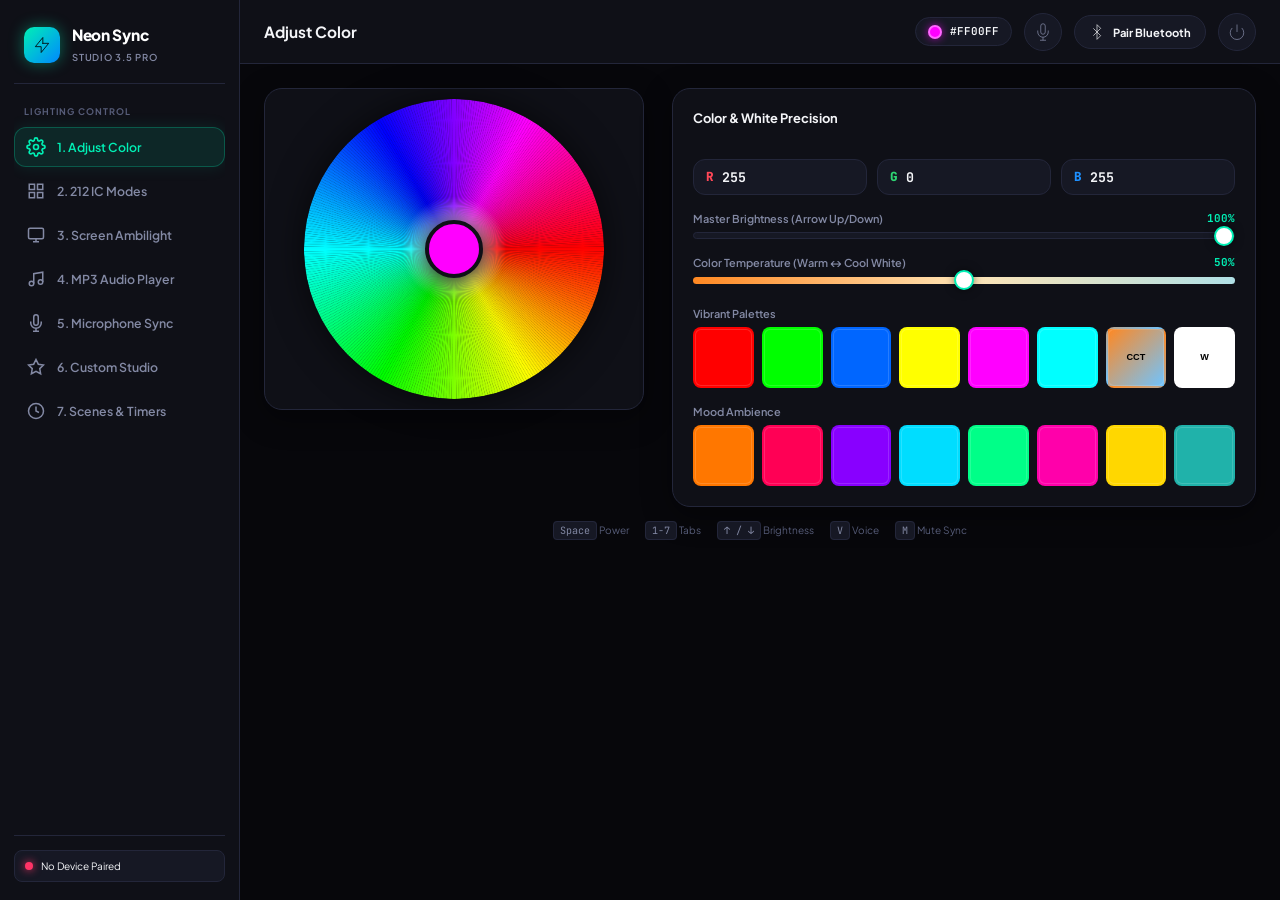
==== commit bff7a5fd: "feat: add Screen Ambilight, MP3 player, Voice commands, Saved scenes, and PWA" ====
--- a/index.html
+++ b/index.html
@@ -4,7 +4,9 @@
     <meta charset="UTF-8">
     <meta name="viewport" content="width=device-width, initial-scale=1.0, maximum-scale=1.0, user-scalable=no, viewport-fit=cover">
     <title>Neon Sync — Smart LED Studio</title>
-    <meta name="description" content="Ultimate Web Bluetooth Controller for RGB & Addressable LED Strips (MELK-OA10 / ELK-BLEDOM)">
+    <meta name="description" content="Ultimate Web Bluetooth Controller for RGB & Addressable LED Strips (Ambilight, MP3 Player, Voice Commands, 212 Modes)">
+    <link rel="manifest" href="manifest.json">
+    <meta name="theme-color" content="#00f0b5">
     <link href="https://fonts.googleapis.com/css2?family=Plus+Jakarta+Sans:wght@400;500;600;700;800&family=JetBrains+Mono:wght@500;700&display=swap" rel="stylesheet">
     <style>
         :root {
@@ -49,7 +51,7 @@
         }
 
         /* ========================================================
-           PC / LAPTOP LAYOUT (Default >= 768px)
+           PC / LAPTOP LAYOUT
            ======================================================== */
         .app-container {
             display: flex;
@@ -66,7 +68,7 @@
             border-right: 1px solid var(--border);
             display: flex;
             flex-direction: column;
-            padding: 20px 16px;
+            padding: 18px 14px;
             flex-shrink: 0;
             z-index: 20;
         }
@@ -75,9 +77,9 @@
             display: flex;
             align-items: center;
             gap: 12px;
-            padding: 8px 12px 24px;
+            padding: 6px 10px 18px;
             border-bottom: 1px solid var(--border);
-            margin-bottom: 16px;
+            margin-bottom: 14px;
         }
 
         .brand-icon {
@@ -105,7 +107,7 @@
         }
 
         .brand-text span {
-            font-size: 0.7rem;
+            font-size: 0.68rem;
             color: var(--text-muted);
             font-weight: 600;
             text-transform: uppercase;
@@ -115,29 +117,30 @@
         .nav-group {
             display: flex;
             flex-direction: column;
-            gap: 6px;
+            gap: 4px;
             flex: 1;
+            overflow-y: auto;
         }
 
         .nav-label {
-            font-size: 0.68rem;
+            font-size: 0.65rem;
             font-weight: 700;
             text-transform: uppercase;
             letter-spacing: 0.1em;
             color: var(--text-sub);
-            padding: 8px 12px 4px;
+            padding: 8px 10px 4px;
         }
 
         .nav-btn {
             display: flex;
             align-items: center;
             gap: 12px;
-            padding: 12px 14px;
+            padding: 10px 12px;
             border-radius: var(--radius-md);
             background: transparent;
             border: 1px solid transparent;
             color: var(--text-muted);
-            font-size: 0.9rem;
+            font-size: 0.88rem;
             font-weight: 600;
             cursor: pointer;
             transition: all 0.2s cubic-bezier(0.16, 1, 0.3, 1);
@@ -146,10 +149,11 @@
         }
 
         .nav-btn svg {
-            width: 20px;
-            height: 20px;
+            width: 18px;
+            height: 18px;
             stroke-width: 2;
             transition: transform 0.2s;
+            flex-shrink: 0;
         }
 
         .nav-btn:hover {
@@ -161,7 +165,7 @@
             background-color: rgba(var(--accent-rgb), 0.1);
             border-color: rgba(var(--accent-rgb), 0.25);
             color: var(--accent);
-            box-shadow: 0 0 20px rgba(var(--accent-rgb), 0.1);
+            box-shadow: 0 0 16px rgba(var(--accent-rgb), 0.1);
         }
 
         .nav-btn.active svg {
@@ -170,19 +174,19 @@
         }
 
         .sidebar-footer {
-            padding-top: 16px;
+            padding-top: 14px;
             border-top: 1px solid var(--border);
             display: flex;
             flex-direction: column;
-            gap: 10px;
+            gap: 8px;
         }
 
         .device-info-badge {
             background: var(--bg-elevated);
             border: 1px solid var(--border);
             border-radius: var(--radius-sm);
-            padding: 10px;
-            font-size: 0.75rem;
+            padding: 8px 10px;
+            font-size: 0.72rem;
             display: flex;
             align-items: center;
             gap: 8px;
@@ -202,7 +206,7 @@
             box-shadow: 0 0 10px var(--accent);
         }
 
-        /* --- MAIN VIEW AREA (PC) --- */
+        /* --- MAIN VIEW AREA --- */
         .main-wrapper {
             flex: 1;
             display: flex;
@@ -211,9 +215,10 @@
             overflow: hidden;
             min-width: 0;
             background-color: var(--bg-base);
-        }
-
-        /* --- TOP APP HEADER (PC & Mobile) --- */
+            position: relative;
+        }
+
+        /* --- TOP APP HEADER --- */
         .header-bar {
             height: var(--header-h);
             background-color: var(--bg-surface);
@@ -221,7 +226,7 @@
             display: flex;
             align-items: center;
             justify-content: space-between;
-            padding: 0 28px;
+            padding: 0 24px;
             flex-shrink: 0;
             z-index: 10;
         }
@@ -233,7 +238,7 @@
         }
 
         .page-title {
-            font-size: 1.15rem;
+            font-size: 1.1rem;
             font-weight: 700;
             color: var(--text-main);
         }
@@ -241,7 +246,7 @@
         .header-right {
             display: flex;
             align-items: center;
-            gap: 14px;
+            gap: 12px;
         }
 
         .live-preview-pill {
@@ -252,7 +257,7 @@
             border: 1px solid var(--border);
             padding: 6px 12px;
             border-radius: 100px;
-            font-size: 0.8rem;
+            font-size: 0.78rem;
             font-weight: 600;
             font-family: 'JetBrains Mono', monospace;
         }
@@ -267,6 +272,38 @@
             transition: background 0.2s;
         }
 
+        .btn-voice {
+            width: 38px;
+            height: 38px;
+            border-radius: 50%;
+            background: var(--bg-elevated);
+            border: 1px solid var(--border);
+            color: var(--text-muted);
+            display: flex;
+            align-items: center;
+            justify-content: center;
+            cursor: pointer;
+            transition: all 0.2s;
+        }
+
+        .btn-voice:hover {
+            border-color: var(--accent);
+            color: var(--accent);
+        }
+
+        .btn-voice.listening {
+            background: var(--danger);
+            color: #fff;
+            border-color: var(--danger);
+            animation: pulseVoice 1.2s infinite;
+        }
+
+        @keyframes pulseVoice {
+            0% { box-shadow: 0 0 0 0 rgba(255, 51, 102, 0.6); }
+            70% { box-shadow: 0 0 0 10px rgba(255, 51, 102, 0); }
+            100% { box-shadow: 0 0 0 0 rgba(255, 51, 102, 0); }
+        }
+
         .btn-connect {
             display: flex;
             align-items: center;
@@ -274,9 +311,9 @@
             background: var(--bg-elevated);
             color: var(--text-main);
             border: 1px solid var(--border);
-            padding: 8px 16px;
+            padding: 8px 14px;
             border-radius: 100px;
-            font-size: 0.82rem;
+            font-size: 0.8rem;
             font-weight: 700;
             cursor: pointer;
             transition: all 0.2s;
@@ -296,8 +333,8 @@
         }
 
         .btn-power {
-            width: 40px;
-            height: 40px;
+            width: 38px;
+            height: 38px;
             border-radius: 50%;
             background: var(--bg-elevated);
             border: 1px solid var(--border);
@@ -318,7 +355,37 @@
             background: var(--accent);
             color: #000;
             border-color: var(--accent);
-            box-shadow: 0 0 20px var(--accent-glow);
+            box-shadow: 0 0 18px var(--accent-glow);
+        }
+
+        /* --- VOICE ASSISTANT TOAST --- */
+        .voice-toast {
+            position: absolute;
+            top: 75px;
+            left: 50%;
+            transform: translateX(-50%) translateY(-20px);
+            background: rgba(22, 24, 36, 0.95);
+            border: 1px solid var(--accent);
+            box-shadow: 0 8px 30px rgba(0, 0, 0, 0.8), 0 0 20px rgba(var(--accent-rgb), 0.2);
+            backdrop-filter: blur(12px);
+            padding: 10px 20px;
+            border-radius: 100px;
+            font-size: 0.85rem;
+            font-weight: 600;
+            color: var(--accent);
+            display: flex;
+            align-items: center;
+            gap: 10px;
+            z-index: 1000;
+            opacity: 0;
+            pointer-events: none;
+            transition: all 0.25s cubic-bezier(0.16, 1, 0.3, 1);
+        }
+
+        .voice-toast.show {
+            opacity: 1;
+            transform: translateX(-50%) translateY(0);
+            pointer-events: auto;
         }
 
         /* --- SCROLLABLE TAB CONTAINER --- */
@@ -326,7 +393,7 @@
             flex: 1;
             overflow-y: auto;
             overflow-x: hidden;
-            padding: 28px;
+            padding: 24px;
             scrollbar-width: thin;
             scrollbar-color: var(--border) transparent;
         }
@@ -356,21 +423,12 @@
             to { opacity: 1; transform: translateY(0); }
         }
 
-        /* ========================================================
-           TAB 1: ADJUST (PC MULTI-COLUMN GRID)
-           ======================================================== */
-        .adjust-grid {
-            display: grid;
-            grid-template-columns: 420px 1fr;
-            gap: 32px;
-            align-items: start;
-        }
-
+        /* Generic Cards & Utilities */
         .card {
             background: var(--bg-surface);
             border: 1px solid var(--border);
             border-radius: var(--radius-lg);
-            padding: 24px;
+            padding: 20px;
             box-shadow: 0 8px 30px rgba(0, 0, 0, 0.4);
         }
 
@@ -378,11 +436,11 @@
             display: flex;
             align-items: center;
             justify-content: space-between;
-            margin-bottom: 20px;
+            margin-bottom: 16px;
         }
 
         .card-title {
-            font-size: 0.95rem;
+            font-size: 0.92rem;
             font-weight: 700;
             color: var(--text-main);
             display: flex;
@@ -390,6 +448,16 @@
             gap: 8px;
         }
 
+        /* ========================================================
+           TAB 1: ADJUST
+           ======================================================== */
+        .adjust-grid {
+            display: grid;
+            grid-template-columns: 380px 1fr;
+            gap: 28px;
+            align-items: start;
+        }
+
         .wheel-container {
             display: flex;
             flex-direction: column;
@@ -400,8 +468,8 @@
 
         .wheel-canvas-wrap {
             position: relative;
-            width: 320px;
-            height: 320px;
+            width: 300px;
+            height: 300px;
             border-radius: 50%;
             display: flex;
             align-items: center;
@@ -419,8 +487,8 @@
 
         .wheel-center-preview {
             position: absolute;
-            width: 64px;
-            height: 64px;
+            width: 58px;
+            height: 58px;
             border-radius: 50%;
             background: #ff00ff;
             border: 4px solid var(--bg-surface);
@@ -432,29 +500,28 @@
         .controls-stack {
             display: flex;
             flex-direction: column;
-            gap: 20px;
-        }
-
-        /* Precision Inputs */
+            gap: 16px;
+        }
+
         .rgb-inputs-row {
             display: grid;
             grid-template-columns: repeat(3, 1fr);
-            gap: 12px;
+            gap: 10px;
         }
 
         .rgb-box {
             background: var(--bg-elevated);
             border: 1px solid var(--border);
             border-radius: var(--radius-md);
-            padding: 10px 14px;
-            display: flex;
-            align-items: center;
-            gap: 10px;
+            padding: 8px 12px;
+            display: flex;
+            align-items: center;
+            gap: 8px;
         }
 
         .rgb-box span {
             font-weight: 800;
-            font-size: 1rem;
+            font-size: 0.9rem;
             font-family: 'JetBrains Mono', monospace;
         }
 
@@ -467,24 +534,23 @@
             background: transparent;
             border: none;
             color: var(--text-main);
-            font-size: 1rem;
+            font-size: 0.95rem;
             font-weight: 700;
             font-family: 'JetBrains Mono', monospace;
             outline: none;
         }
 
-        /* Modern Range Sliders */
         .slider-component {
             display: flex;
             flex-direction: column;
-            gap: 8px;
+            gap: 6px;
         }
 
         .slider-top {
             display: flex;
             justify-content: space-between;
             align-items: center;
-            font-size: 0.82rem;
+            font-size: 0.78rem;
             font-weight: 600;
             color: var(--text-muted);
         }
@@ -499,7 +565,7 @@
             -webkit-appearance: none;
             appearance: none;
             width: 100%;
-            height: 8px;
+            height: 7px;
             background: var(--bg-elevated);
             border: 1px solid var(--border);
             border-radius: 100px;
@@ -509,8 +575,8 @@
         .range-slider::-webkit-slider-thumb {
             -webkit-appearance: none;
             appearance: none;
-            width: 22px;
-            height: 22px;
+            width: 20px;
+            height: 20px;
             border-radius: 50%;
             background: #fff;
             cursor: pointer;
@@ -523,21 +589,15 @@
             transform: scale(1.15);
         }
 
-        /* CCT Color Temperature Slider */
-        .cct-slider-wrap {
-            position: relative;
-        }
-
         .cct-slider {
             background: linear-gradient(90deg, #ff8822 0%, #ffe4b5 50%, #b0e0e6 100%);
             border: none;
         }
 
-        /* Preset Color Buttons */
         .palette-grid {
             display: grid;
             grid-template-columns: repeat(8, 1fr);
-            gap: 10px;
+            gap: 8px;
         }
 
         .palette-chip {
@@ -551,7 +611,7 @@
             display: flex;
             align-items: center;
             justify-content: center;
-            font-size: 0.7rem;
+            font-size: 0.65rem;
             font-weight: 800;
             color: #000;
         }
@@ -562,21 +622,17 @@
             box-shadow: 0 4px 12px rgba(0, 0, 0, 0.5);
         }
 
-        .palette-chip:active {
-            transform: scale(0.95);
-        }
-
         /* ========================================================
-           TAB 2: STYLE (212 ADDRESSABLE MODES)
+           TAB 2: STYLE (212 MODES)
            ======================================================== */
         .style-header-bar {
             display: flex;
             align-items: center;
             justify-content: space-between;
-            gap: 20px;
-            margin-bottom: 24px;
+            gap: 16px;
+            margin-bottom: 20px;
             background: var(--bg-surface);
-            padding: 16px 20px;
+            padding: 14px 18px;
             border-radius: var(--radius-md);
             border: 1px solid var(--border);
         }
@@ -593,9 +649,9 @@
             background: transparent;
             border: none;
             color: var(--text-muted);
-            padding: 8px 16px;
+            padding: 6px 14px;
             border-radius: 6px;
-            font-size: 0.85rem;
+            font-size: 0.8rem;
             font-weight: 600;
             cursor: pointer;
             transition: all 0.2s;
@@ -610,9 +666,9 @@
 
         .modes-grid-container {
             display: grid;
-            grid-template-columns: repeat(auto-fill, minmax(200px, 1fr));
-            gap: 12px;
-            max-height: calc(100vh - 280px);
+            grid-template-columns: repeat(auto-fill, minmax(180px, 1fr));
+            gap: 10px;
+            max-height: calc(100vh - 270px);
             overflow-y: auto;
             padding-right: 6px;
         }
@@ -621,12 +677,12 @@
             background: var(--bg-surface);
             border: 1px solid var(--border);
             border-radius: var(--radius-md);
-            padding: 16px;
+            padding: 14px;
             cursor: pointer;
             transition: all 0.2s;
             display: flex;
             align-items: center;
-            gap: 12px;
+            gap: 10px;
         }
 
         .mode-tile:hover {
@@ -638,16 +694,16 @@
         .mode-tile.active {
             border-color: var(--accent);
             background: rgba(var(--accent-rgb), 0.08);
-            box-shadow: 0 0 20px rgba(var(--accent-rgb), 0.15);
+            box-shadow: 0 0 16px rgba(var(--accent-rgb), 0.15);
         }
 
         .mode-tile-num {
             font-family: 'JetBrains Mono', monospace;
-            font-size: 0.75rem;
+            font-size: 0.72rem;
             font-weight: 700;
             color: var(--text-sub);
             background: var(--bg-elevated);
-            padding: 4px 8px;
+            padding: 4px 6px;
             border-radius: 6px;
         }
 
@@ -657,7 +713,7 @@
         }
 
         .mode-tile-name {
-            font-size: 0.88rem;
+            font-size: 0.82rem;
             font-weight: 600;
             color: var(--text-main);
             white-space: nowrap;
@@ -666,79 +722,88 @@
         }
 
         /* ========================================================
-           TAB 3: MUSIC (HARDWARE CHIP MODES)
+           TAB 3: SCREEN SYNC (AMBILIGHT)
            ======================================================== */
-        .music-cards-grid {
-            display: grid;
-            grid-template-columns: repeat(auto-fill, minmax(220px, 1fr));
-            gap: 16px;
-        }
-
-        .hw-music-card {
+        .ambilight-layout {
+            display: flex;
+            flex-direction: column;
+            gap: 20px;
+            max-width: 800px;
+            margin: 0 auto;
+        }
+
+        .screen-preview-card {
             background: var(--bg-surface);
             border: 1px solid var(--border);
             border-radius: var(--radius-lg);
-            padding: 24px 20px;
+            padding: 24px;
             display: flex;
             flex-direction: column;
             align-items: center;
             text-align: center;
-            gap: 12px;
-            cursor: pointer;
-            transition: all 0.2s;
-        }
-
-        .hw-music-card:hover {
-            border-color: rgba(var(--accent-rgb), 0.4);
-            transform: translateY(-3px);
-            background: var(--bg-elevated);
-        }
-
-        .hw-music-card.active {
-            border-color: var(--accent);
-            background: rgba(var(--accent-rgb), 0.1);
-            box-shadow: 0 0 25px rgba(var(--accent-rgb), 0.2);
-        }
-
-        .hw-music-icon {
-            font-size: 2.2rem;
-        }
-
-        .hw-music-name {
-            font-size: 1rem;
-            font-weight: 700;
-            color: var(--text-main);
-        }
-
-        .hw-music-desc {
-            font-size: 0.75rem;
+            gap: 16px;
+        }
+
+        .screen-video-container {
+            width: 100%;
+            max-width: 600px;
+            aspect-ratio: 16 / 9;
+            background: #000;
+            border-radius: var(--radius-md);
+            border: 1px solid var(--border);
+            overflow: hidden;
+            position: relative;
+            display: flex;
+            align-items: center;
+            justify-content: center;
+        }
+
+        #screenVideo {
+            width: 100%;
+            height: 100%;
+            object-fit: cover;
+            display: none;
+        }
+
+        .screen-placeholder {
+            display: flex;
+            flex-direction: column;
+            align-items: center;
+            gap: 10px;
             color: var(--text-muted);
         }
 
+        .ambilight-color-strip {
+            width: 100%;
+            height: 16px;
+            border-radius: 100px;
+            background: #ff00ff;
+            box-shadow: 0 0 25px rgba(255, 0, 255, 0.4);
+            transition: background 0.1s;
+        }
+
         /* ========================================================
-           TAB 4: MIC SYNC (LIVE BROWSER WEB AUDIO)
+           TAB 4: MP3 AUDIO PLAYER & HARDWARE MUSIC
            ======================================================== */
-        .mic-layout {
+        .audio-studio-layout {
             display: flex;
             flex-direction: column;
-            gap: 28px;
+            gap: 24px;
             max-width: 800px;
             margin: 0 auto;
         }
 
-        .mic-hero-card {
+        .player-card {
             background: var(--bg-surface);
             border: 1px solid var(--border);
             border-radius: var(--radius-lg);
-            padding: 28px;
+            padding: 24px;
             display: flex;
             flex-direction: column;
-            align-items: center;
-            gap: 20px;
-            text-align: center;
-        }
-
-        .visualizer-canvas {
+            gap: 18px;
+        }
+
+        .player-visualizer {
             width: 100%;
             height: 120px;
             background: var(--bg-elevated);
@@ -746,10 +811,95 @@
             border: 1px solid var(--border);
         }
 
+        .player-controls-row {
+            display: flex;
+            align-items: center;
+            gap: 14px;
+        }
+
+        .track-info {
+            flex: 1;
+            display: flex;
+            flex-direction: column;
+            gap: 2px;
+            overflow: hidden;
+        }
+
+        .track-title {
+            font-size: 0.95rem;
+            font-weight: 700;
+            color: var(--text-main);
+            white-space: nowrap;
+            overflow: hidden;
+            text-overflow: ellipsis;
+        }
+
+        .track-status {
+            font-size: 0.75rem;
+            color: var(--text-muted);
+        }
+
+        .file-upload-btn {
+            position: relative;
+            overflow: hidden;
+            display: inline-flex;
+            align-items: center;
+            gap: 8px;
+        }
+
+        .file-upload-btn input[type=file] {
+            position: absolute;
+            top: 0;
+            left: 0;
+            opacity: 0;
+            width: 100%;
+            height: 100%;
+            cursor: pointer;
+        }
+
+        .music-cards-grid {
+            display: grid;
+            grid-template-columns: repeat(auto-fill, minmax(170px, 1fr));
+            gap: 12px;
+        }
+
+        .hw-music-card {
+            background: var(--bg-surface);
+            border: 1px solid var(--border);
+            border-radius: var(--radius-md);
+            padding: 16px 14px;
+            display: flex;
+            flex-direction: column;
+            align-items: center;
+            text-align: center;
+            gap: 8px;
+            cursor: pointer;
+            transition: all 0.2s;
+        }
+
+        .hw-music-card:hover {
+            border-color: rgba(var(--accent-rgb), 0.4);
+            transform: translateY(-2px);
+            background: var(--bg-elevated);
+        }
+
+        .hw-music-card.active {
+            border-color: var(--accent);
+            background: rgba(var(--accent-rgb), 0.1);
+            box-shadow: 0 0 20px rgba(var(--accent-rgb), 0.2);
+        }
+
+        .hw-music-icon { font-size: 1.8rem; }
+        .hw-music-name { font-size: 0.85rem; font-weight: 700; color: var(--text-main); }
+        .hw-music-desc { font-size: 0.7rem; color: var(--text-muted); }
+
+        /* ========================================================
+           TAB 5: MIC SYNC
+           ======================================================== */
         .models-grid-8 {
             display: grid;
             grid-template-columns: repeat(4, 1fr);
-            gap: 12px;
+            gap: 10px;
             width: 100%;
         }
 
@@ -757,7 +907,7 @@
             background: var(--bg-elevated);
             border: 1px solid var(--border);
             border-radius: var(--radius-md);
-            padding: 14px 10px;
+            padding: 12px 8px;
             display: flex;
             flex-direction: column;
             align-items: center;
@@ -776,58 +926,32 @@
             border-color: var(--accent);
             background: rgba(var(--accent-rgb), 0.12);
             color: var(--accent);
-            box-shadow: 0 0 15px rgba(var(--accent-rgb), 0.15);
-        }
-
-        .model-chip-icon {
-            font-size: 1.4rem;
-        }
-
-        .model-chip-title {
-            font-size: 0.8rem;
-            font-weight: 700;
-            color: var(--text-main);
-        }
-
-        .model-chip.active .model-chip-title {
-            color: var(--accent);
-        }
+            box-shadow: 0 0 14px rgba(var(--accent-rgb), 0.15);
+        }
+
+        .model-chip-icon { font-size: 1.3rem; }
+        .model-chip-title { font-size: 0.75rem; font-weight: 700; color: var(--text-main); }
+        .model-chip.active .model-chip-title { color: var(--accent); }
 
         /* ========================================================
-           TAB 5: CUSTOM SEQUENCE STUDIO
+           TAB 6: CUSTOM SEQUENCE STUDIO
            ======================================================== */
-        .seq-studio {
-            display: flex;
-            flex-direction: column;
-            gap: 24px;
-            max-width: 800px;
-            margin: 0 auto;
-        }
-
-        .timeline-box {
-            background: var(--bg-surface);
-            border: 1px solid var(--border);
-            border-radius: var(--radius-lg);
-            padding: 24px;
-        }
-
         .timeline-blocks {
             display: flex;
             flex-wrap: wrap;
-            gap: 12px;
-            min-height: 70px;
-            align-items: center;
-            justify-content: flex-start;
-            padding: 16px;
+            gap: 10px;
+            min-height: 60px;
+            align-items: center;
+            padding: 14px;
             background: var(--bg-elevated);
             border-radius: var(--radius-md);
             border: 1px dashed var(--border-light);
-            margin-bottom: 20px;
+            margin-bottom: 16px;
         }
 
         .timeline-block {
-            width: 48px;
-            height: 48px;
+            width: 44px;
+            height: 44px;
             border-radius: var(--radius-sm);
             border: 2px solid rgba(255, 255, 255, 0.2);
             cursor: pointer;
@@ -836,26 +960,17 @@
             box-shadow: 0 4px 10px rgba(0, 0, 0, 0.5);
         }
 
-        .timeline-block:hover {
-            transform: scale(1.1);
-        }
-
+        .timeline-block:hover { transform: scale(1.1); }
         .timeline-block.active {
             transform: scale(1.25);
             border-color: var(--accent);
-            box-shadow: 0 0 20px var(--accent-glow);
+            box-shadow: 0 0 18px var(--accent-glow);
             z-index: 5;
         }
 
-        .timeline-controls {
-            display: flex;
-            gap: 12px;
-            align-items: center;
-        }
-
         .color-picker-custom {
-            width: 48px;
-            height: 48px;
+            width: 44px;
+            height: 44px;
             border: 2px solid var(--border);
             border-radius: var(--radius-sm);
             background: none;
@@ -867,15 +982,60 @@
         .color-picker-custom::-webkit-color-swatch { border: none; border-radius: 6px; }
 
         /* ========================================================
-           TAB 6: SCHEDULE & AUTOMATION
+           TAB 7: SCHEDULE & SAVED SCENES
            ======================================================== */
-        .schedule-grid {
+        .saved-scenes-grid {
             display: grid;
-            grid-template-columns: 1fr 1fr;
-            gap: 24px;
-            max-width: 800px;
-            margin: 0 auto;
-        }
+            grid-template-columns: repeat(auto-fill, minmax(200px, 1fr));
+            gap: 12px;
+            margin-top: 14px;
+        }
+
+        .scene-card {
+            background: var(--bg-elevated);
+            border: 1px solid var(--border);
+            border-radius: var(--radius-md);
+            padding: 14px;
+            display: flex;
+            align-items: center;
+            justify-content: space-between;
+            gap: 10px;
+        }
+
+        .scene-card-info {
+            display: flex;
+            align-items: center;
+            gap: 10px;
+            cursor: pointer;
+            flex: 1;
+        }
+
+        .scene-dot {
+            width: 18px;
+            height: 18px;
+            border-radius: 50%;
+            border: 2px solid rgba(255, 255, 255, 0.3);
+            flex-shrink: 0;
+        }
+
+        .scene-name {
+            font-size: 0.85rem;
+            font-weight: 700;
+            color: var(--text-main);
+        }
+
+        .btn-scene-del {
+            background: none;
+            border: none;
+            color: var(--danger);
+            cursor: pointer;
+            padding: 4px;
+            font-size: 1rem;
+            opacity: 0.7;
+            transition: opacity 0.2s;
+        }
+
+        .btn-scene-del:hover { opacity: 1; }
 
         .timer-buttons-grid {
             display: grid;
@@ -887,9 +1047,9 @@
             background: var(--bg-elevated);
             border: 1px solid var(--border);
             color: var(--text-main);
-            padding: 14px;
+            padding: 12px;
             border-radius: var(--radius-md);
-            font-size: 0.9rem;
+            font-size: 0.85rem;
             font-weight: 700;
             cursor: pointer;
             transition: all 0.2s;
@@ -907,10 +1067,6 @@
             color: var(--danger);
         }
 
-        .btn-timer.cancel-timer:hover {
-            background: rgba(255, 51, 102, 0.1);
-        }
-
         .time-pick-row {
             display: flex;
             align-items: center;
@@ -918,8 +1074,8 @@
             background: var(--bg-elevated);
             border: 1px solid var(--border);
             border-radius: var(--radius-md);
-            padding: 12px 16px;
-            margin-bottom: 12px;
+            padding: 10px 14px;
+            margin-bottom: 10px;
         }
 
         .time-pick-row label {
@@ -931,7 +1087,7 @@
             background: transparent;
             border: none;
             color: var(--text-main);
-            font-size: 1.1rem;
+            font-size: 1rem;
             font-weight: 700;
             font-family: 'JetBrains Mono', monospace;
             outline: none;
@@ -939,9 +1095,9 @@
 
         /* Generic Action Buttons */
         .btn-action {
-            padding: 12px 24px;
+            padding: 10px 20px;
             border-radius: var(--radius-md);
-            font-size: 0.9rem;
+            font-size: 0.85rem;
             font-weight: 700;
             cursor: pointer;
             border: none;
@@ -981,68 +1137,71 @@
             border: 1px solid rgba(255, 51, 102, 0.3);
         }
 
-        .btn-danger-outline:hover {
-            background: rgba(255, 51, 102, 0.1);
+        /* Keyboard Shortcut Footer Hint */
+        .shortcuts-hint {
+            display: flex;
+            gap: 16px;
+            justify-content: center;
+            font-size: 0.72rem;
+            color: var(--text-sub);
+            margin-top: 16px;
+        }
+
+        .kbd-badge {
+            background: var(--bg-elevated);
+            border: 1px solid var(--border);
+            padding: 2px 6px;
+            border-radius: 4px;
+            font-family: 'JetBrains Mono', monospace;
+            color: var(--text-muted);
         }
 
         /* ========================================================
-           MOBILE PHONE EXCLUSIVE STYLING (< 768px)
+           MOBILE PHONE EXCLUSIVE (< 768px)
            ======================================================== */
-        .mobile-bottom-nav {
-            display: none;
-        }
+        .mobile-bottom-nav { display: none; }
 
         @media (max-width: 767px) {
-            .sidebar {
-                display: none !important;
-            }
-
-            .header-bar {
-                padding: 0 16px;
-                height: 56px;
-            }
-
-            .page-title {
-                font-size: 1rem;
-            }
+            .sidebar { display: none !important; }
+            .header-bar { padding: 0 14px; height: 56px; }
+            .shortcuts-hint { display: none; }
+            .page-title { font-size: 0.95rem; }
 
             .tab-viewport {
-                padding: 16px;
-                padding-bottom: 90px; /* space for bottom nav */
-            }
-
-            /* Adjust Grid on Mobile: 1 Column */
+                padding: 14px;
+                padding-bottom: 84px;
+            }
+
             .adjust-grid {
                 grid-template-columns: 1fr;
-                gap: 20px;
+                gap: 16px;
             }
 
             .wheel-canvas-wrap {
-                width: 260px;
-                height: 260px;
+                width: 250px;
+                height: 250px;
             }
 
             .wheel-center-preview {
-                width: 52px;
-                height: 52px;
+                width: 50px;
+                height: 50px;
             }
 
             .palette-grid {
                 grid-template-columns: repeat(4, 1fr);
-                gap: 8px;
+                gap: 6px;
             }
 
             .style-header-bar {
                 flex-direction: column;
                 align-items: stretch;
-                gap: 12px;
+                gap: 10px;
             }
 
             .category-tabs {
                 overflow-x: auto;
                 scrollbar-width: none;
             }
-
             .category-tabs::-webkit-scrollbar { display: none; }
 
             .modes-grid-container {
@@ -1052,16 +1211,11 @@
 
             .music-cards-grid {
                 grid-template-columns: 1fr 1fr;
-                gap: 10px;
+                gap: 8px;
             }
 
             .models-grid-8 {
                 grid-template-columns: repeat(2, 1fr);
-            }
-
-            .schedule-grid {
-                grid-template-columns: 1fr;
-                gap: 16px;
             }
 
             /* MOBILE BOTTOM TAB BAR */
@@ -1071,25 +1225,27 @@
                 bottom: 0;
                 left: 0;
                 width: 100vw;
-                height: 64px;
+                height: 60px;
                 background-color: var(--bg-surface);
                 border-top: 1px solid var(--border);
                 z-index: 100;
                 padding-bottom: env(safe-area-inset-bottom);
                 box-shadow: 0 -4px 20px rgba(0, 0, 0, 0.5);
+                overflow-x: auto;
             }
 
             .mob-nav-item {
                 flex: 1;
+                min-width: 50px;
                 display: flex;
                 flex-direction: column;
                 align-items: center;
                 justify-content: center;
-                gap: 4px;
+                gap: 2px;
                 background: transparent;
                 border: none;
                 color: var(--text-muted);
-                font-size: 0.65rem;
+                font-size: 0.6rem;
                 font-weight: 700;
                 cursor: pointer;
                 font-family: inherit;
@@ -1097,10 +1253,9 @@
             }
 
             .mob-nav-item svg {
-                width: 20px;
-                height: 20px;
+                width: 18px;
+                height: 18px;
                 stroke-width: 2;
-                transition: transform 0.15s;
             }
 
             .mob-nav-item.active {
@@ -1126,7 +1281,7 @@
                 </div>
                 <div class="brand-text">
                     <h1>Neon Sync</h1>
-                    <span>Studio 3.0</span>
+                    <span>Studio 3.5 Pro</span>
                 </div>
             </div>
 
@@ -1134,27 +1289,31 @@
                 <span class="nav-label">Lighting Control</span>
                 <button class="nav-btn active" data-tab="tab-adjust">
                     <svg viewBox="0 0 24 24" fill="none" stroke="currentColor"><circle cx="12" cy="12" r="3"/><path d="M19.4 15a1.65 1.65 0 0 0 .33 1.82l.06.06a2 2 0 0 1 0 2.83 2 2 0 0 1-2.83 0l-.06-.06a1.65 1.65 0 0 0-1.82-.33 1.65 1.65 0 0 0-1 1.51V21a2 2 0 0 1-2 2 2 2 0 0 1-2-2v-.09A1.65 1.65 0 0 0 9 19.4a1.65 1.65 0 0 0-1.82.33l-.06.06a2 2 0 0 1-2.83 0 2 2 0 0 1 0-2.83l.06-.06A1.65 1.65 0 0 0 4.68 15a1.65 1.65 0 0 0-1.51-1H3a2 2 0 0 1-2-2 2 2 0 0 1 2-2h.09A1.65 1.65 0 0 0 4.6 9a1.65 1.65 0 0 0-.33-1.82l-.06-.06a2 2 0 0 1 0-2.83 2 2 0 0 1 2.83 0l.06.06A1.65 1.65 0 0 0 9 4.68a1.65 1.65 0 0 0 1-1.51V3a2 2 0 0 1 2-2 2 2 0 0 1 2 2v.09a1.65 1.65 0 0 0 1 1.51 1.65 1.65 0 0 0 1.82-.33l.06-.06a2 2 0 0 1 2.83 0 2 2 0 0 1 0 2.83l-.06.06a1.65 1.65 0 0 0-.33 1.82V9a1.65 1.65 0 0 0 1.51 1H21a2 2 0 0 1 2 2 2 2 0 0 1-2 2h-.09a1.65 1.65 0 0 0-1.51 1z"/></svg>
-                    <span>Adjust Color</span>
+                    <span>1. Adjust Color</span>
                 </button>
                 <button class="nav-btn" data-tab="tab-style">
                     <svg viewBox="0 0 24 24" fill="none" stroke="currentColor"><rect x="3" y="3" width="7" height="7"/><rect x="14" y="3" width="7" height="7"/><rect x="14" y="14" width="7" height="7"/><rect x="3" y="14" width="7" height="7"/></svg>
-                    <span>212 IC Modes</span>
+                    <span>2. 212 IC Modes</span>
+                </button>
+                <button class="nav-btn" data-tab="tab-screen">
+                    <svg viewBox="0 0 24 24" fill="none" stroke="currentColor"><rect x="2" y="3" width="20" height="14" rx="2" ry="2"/><line x1="8" y1="21" x2="16" y2="21"/><line x1="12" y1="17" x2="12" y2="21"/></svg>
+                    <span>3. Screen Ambilight</span>
                 </button>
                 <button class="nav-btn" data-tab="tab-music">
                     <svg viewBox="0 0 24 24" fill="none" stroke="currentColor"><path d="M9 18V5l12-2v13"/><circle cx="6" cy="18" r="3"/><circle cx="18" cy="16" r="3"/></svg>
-                    <span>Hardware Music</span>
+                    <span>4. MP3 Audio Player</span>
                 </button>
                 <button class="nav-btn" data-tab="tab-mic">
                     <svg viewBox="0 0 24 24" fill="none" stroke="currentColor"><path d="M12 1a3 3 0 0 0-3 3v8a3 3 0 0 0 6 0V4a3 3 0 0 0-3-3z"/><path d="M19 10v2a7 7 0 0 1-14 0v-2"/><line x1="12" y1="19" x2="12" y2="23"/><line x1="8" y1="23" x2="16" y2="23"/></svg>
-                    <span>Microphone Sync</span>
+                    <span>5. Microphone Sync</span>
                 </button>
                 <button class="nav-btn" data-tab="tab-custom">
                     <svg viewBox="0 0 24 24" fill="none" stroke="currentColor"><polygon points="12 2 15.09 8.26 22 9.27 17 14.14 18.18 21.02 12 17.77 5.82 21.02 7 14.14 2 9.27 8.91 8.26 12 2"/></svg>
-                    <span>Custom Sequence</span>
+                    <span>6. Custom Studio</span>
                 </button>
                 <button class="nav-btn" data-tab="tab-schedule">
                     <svg viewBox="0 0 24 24" fill="none" stroke="currentColor"><circle cx="12" cy="12" r="10"/><polyline points="12 6 12 12 16 14"/></svg>
-                    <span>Timer & Schedule</span>
+                    <span>7. Scenes & Timers</span>
                 </button>
             </nav>
 
@@ -1180,15 +1339,24 @@
                         <div class="color-dot-live" id="liveColorDot"></div>
                         <span id="liveHexLabel">#FF00FF</span>
                     </div>
+                    <button id="voiceBtn" class="btn-voice" title="AI Voice Command (Key: V)">
+                        <svg viewBox="0 0 24 24" width="18" height="18" fill="none" stroke="currentColor"><path d="M12 1a3 3 0 0 0-3 3v8a3 3 0 0 0 6 0V4a3 3 0 0 0-3-3z"/><path d="M19 10v2a7 7 0 0 1-14 0v-2"/><line x1="12" y1="19" x2="12" y2="23"/><line x1="8" y1="23" x2="16" y2="23"/></svg>
+                    </button>
                     <button id="connectBtn" class="btn-connect">
                         <svg viewBox="0 0 24 24" width="16" height="16" stroke="currentColor" fill="none"><path d="M6.5 6.5l11 11L12 23V1l5.5 5.5-11 11"/></svg>
                         <span id="connStatusText">Pair Bluetooth</span>
                     </button>
-                    <button id="powerBtn" class="btn-power">
+                    <button id="powerBtn" class="btn-power" title="Power Toggle (Spacebar)">
                         <svg viewBox="0 0 24 24" width="18" height="18" stroke="currentColor" fill="none"><path d="M18.36 6.64a9 9 0 1 1-12.73 0"/><line x1="12" y1="2" x2="12" y2="12"/></svg>
                     </button>
                 </div>
             </header>
+
+            <!-- VOICE TOAST -->
+            <div class="voice-toast" id="voiceToast">
+                <span>🎙️</span>
+                <span id="voiceToastText">Listening for commands...</span>
+            </div>
 
             <!-- SCROLLABLE TAB VIEWPORT -->
             <main class="tab-viewport">
@@ -1197,7 +1365,6 @@
                      ============================================ -->
                 <section class="tab-pane active" id="tab-adjust">
                     <div class="adjust-grid">
-                        <!-- Left Card: Color Wheel -->
                         <div class="card wheel-container">
                             <div class="wheel-canvas-wrap">
                                 <canvas id="colorWheel" width="400" height="400"></canvas>
@@ -1205,43 +1372,36 @@
                             </div>
                         </div>
 
-                        <!-- Right Card: Controls & Palettes -->
                         <div class="card controls-stack">
                             <div class="card-header">
-                                <h3 class="card-title">Color Precision</h3>
+                                <h3 class="card-title">Color & White Precision</h3>
                             </div>
 
-                            <!-- RGB Numeric Inputs -->
                             <div class="rgb-inputs-row">
                                 <div class="rgb-box r-box"><span>R</span><input type="number" id="inputR" min="0" max="255" value="255"></div>
                                 <div class="rgb-box g-box"><span>G</span><input type="number" id="inputG" min="0" max="255" value="0"></div>
                                 <div class="rgb-box b-box"><span>B</span><input type="number" id="inputB" min="0" max="255" value="255"></div>
                             </div>
 
-                            <!-- Brightness Slider -->
                             <div class="slider-component">
                                 <div class="slider-top">
-                                    <span>Master Brightness</span>
+                                    <span>Master Brightness (Arrow Up/Down)</span>
                                     <span class="slider-val-badge" id="brightVal">100%</span>
                                 </div>
                                 <input type="range" id="brightnessSlider" min="0" max="100" value="100" class="range-slider">
                             </div>
 
-                            <!-- Color Temperature CCT Slider -->
                             <div class="slider-component">
                                 <div class="slider-top">
-                                    <span>White Temperature (CCT)</span>
+                                    <span>Color Temperature (Warm ↔ Cool White)</span>
                                     <span class="slider-val-badge" id="cctVal">50%</span>
                                 </div>
-                                <div class="cct-slider-wrap">
-                                    <input type="range" id="cctSlider" min="0" max="100" value="50" class="range-slider cct-slider">
-                                </div>
+                                <input type="range" id="cctSlider" min="0" max="100" value="50" class="range-slider cct-slider">
                             </div>
 
-                            <!-- Quick Presets -->
-                            <div class="slider-component" style="margin-top: 10px;">
+                            <div class="slider-component" style="margin-top: 6px;">
                                 <div class="slider-top">
-                                    <span>Vibrant Presets</span>
+                                    <span>Vibrant Palettes</span>
                                 </div>
                                 <div class="palette-grid">
                                     <button class="palette-chip" style="background:#ff0000" data-r="255" data-g="0" data-b="0"></button>
@@ -1255,10 +1415,9 @@
                                 </div>
                             </div>
 
-                            <!-- Scene Presets -->
                             <div class="slider-component">
                                 <div class="slider-top">
-                                    <span>Mood Presets</span>
+                                    <span>Mood Ambience</span>
                                 </div>
                                 <div class="palette-grid">
                                     <button class="palette-chip" style="background:#ff7700" data-r="255" data-g="119" data-b="0"></button>
@@ -1276,7 +1435,7 @@
                 </section>
 
                 <!-- ============================================
-                     TAB 2: STYLE (212 IC MODES)
+                     TAB 2: STYLE (212 MODES)
                      ============================================ -->
                 <section class="tab-pane" id="tab-style">
                     <div class="style-header-bar">
@@ -1286,7 +1445,7 @@
                             <button class="cat-btn" data-filter="trans">Trans (100-150)</button>
                             <button class="cat-btn" data-filter="water">Water (151-212)</button>
                         </div>
-                        <div class="slider-component" style="min-width: 240px;">
+                        <div class="slider-component" style="min-width: 220px;">
                             <div class="slider-top">
                                 <span>Animation Speed</span>
                                 <span class="slider-val-badge" id="styleSpeedVal">50</span>
@@ -1295,45 +1454,86 @@
                         </div>
                     </div>
 
-                    <div class="modes-grid-container" id="modesList">
-                        <!-- Populated by JS -->
+                    <div class="modes-grid-container" id="modesList"></div>
+                </section>
+
+                <!-- ============================================
+                     TAB 3: SCREEN SYNC (AMBILIGHT)
+                     ============================================ -->
+                <section class="tab-pane" id="tab-screen">
+                    <div class="ambilight-layout">
+                        <div class="screen-preview-card">
+                            <h3 style="font-size: 1.2rem; font-weight: 800;">🖥️ TV & Monitor Ambilight Sync</h3>
+                            <p style="color: var(--text-muted); font-size: 0.85rem; max-width: 550px;">
+                                Sync your LED strip with whatever is playing on your screen in real time (Movies, YouTube, Twitch, Games).
+                            </p>
+
+                            <div class="screen-video-container">
+                                <video id="screenVideo" autoplay muted playsinline></video>
+                                <div class="screen-placeholder" id="screenPlaceholder">
+                                    <svg viewBox="0 0 24 24" width="48" height="48" stroke="currentColor" fill="none"><rect x="2" y="3" width="20" height="14" rx="2" ry="2"/><line x1="8" y1="21" x2="16" y2="21"/><line x1="12" y1="17" x2="12" y2="21"/></svg>
+                                    <span>Click Start to select your screen or browser tab</span>
+                                </div>
+                            </div>
+
+                            <div class="ambilight-color-strip" id="ambilightStrip"></div>
+
+                            <button id="toggleAmbilightBtn" class="btn-action btn-primary" style="padding: 12px 32px;">
+                                Start Screen Sync
+                            </button>
+                        </div>
                     </div>
                 </section>
 
                 <!-- ============================================
-                     TAB 3: HARDWARE MUSIC MODES
+                     TAB 4: MP3 AUDIO PLAYER
                      ============================================ -->
                 <section class="tab-pane" id="tab-music">
-                    <div class="style-header-bar" style="margin-bottom: 24px;">
-                        <div>
-                            <h3 style="font-size: 1rem; font-weight:700;">Chipset Audio Sync</h3>
-                            <p style="color:var(--text-muted); font-size:0.8rem;">Internal microphone on the LED strip hardware.</p>
+                    <div class="audio-studio-layout">
+                        <div class="player-card">
+                            <div class="card-header">
+                                <h3 class="card-title">🎵 Local MP3 Player with Beat Sync</h3>
+                                <label class="btn-action btn-outline file-upload-btn">
+                                    📁 Open Song File
+                                    <input type="file" id="audioFileInput" accept="audio/*">
+                                </label>
+                            </div>
+
+                            <canvas id="playerCanvas" class="player-visualizer" width="700" height="120"></canvas>
+
+                            <div class="player-controls-row">
+                                <button id="playAudioBtn" class="btn-action btn-primary" style="width: 44px; height: 44px; border-radius: 50%; padding:0;">
+                                    ▶
+                                </button>
+                                <div class="track-info">
+                                    <span class="track-title" id="trackTitle">No file loaded</span>
+                                    <span class="track-status" id="trackStatus">Upload any MP3 or WAV file to play</span>
+                                </div>
+                            </div>
+                            <audio id="html5Audio" style="display:none;"></audio>
                         </div>
-                        <div class="slider-component" style="min-width: 200px;">
-                            <div class="slider-top">
-                                <span>Reaction Speed</span>
+
+                        <div class="card">
+                            <div class="card-header">
+                                <h3 class="card-title">⚡ Controller Built-in Music Modes</h3>
                             </div>
-                            <input type="range" id="musicHwSpeed" min="0" max="100" value="50" class="range-slider">
+                            <div class="music-cards-grid" id="hwMusicGrid"></div>
                         </div>
                     </div>
-
-                    <div class="music-cards-grid" id="hwMusicGrid">
-                        <!-- Populated by JS -->
-                    </div>
                 </section>
 
                 <!-- ============================================
-                     TAB 4: MICROPHONE SYNC (WEB AUDIO)
+                     TAB 5: MIC SYNC
                      ============================================ -->
                 <section class="tab-pane" id="tab-mic">
-                    <div class="mic-layout">
-                        <div class="mic-hero-card">
-                            <h3 style="font-size: 1.2rem; font-weight: 800;">Real-Time Browser Audio Sync</h3>
+                    <div class="ambilight-layout">
+                        <div class="screen-preview-card">
+                            <h3 style="font-size: 1.2rem; font-weight: 800;">🎙️ Real-Time Microphone Sync</h3>
                             <p style="color: var(--text-muted); font-size: 0.85rem; max-width: 500px;">
-                                Streams audio directly from your laptop or mobile microphone with ultra-low latency.
+                                Captures live acoustic sound from your phone or laptop microphone.
                             </p>
 
-                            <canvas id="visualizer" class="visualizer-canvas" width="700" height="140"></canvas>
+                            <canvas id="visualizer" class="player-visualizer" width="700" height="120"></canvas>
 
                             <div style="display: flex; gap: 16px; align-items: center; width: 100%; max-width: 400px;">
                                 <div class="slider-component" style="flex:1;">
@@ -1368,23 +1568,21 @@
                 </section>
 
                 <!-- ============================================
-                     TAB 5: CUSTOM SEQUENCE STUDIO
+                     TAB 6: CUSTOM SEQUENCE STUDIO
                      ============================================ -->
                 <section class="tab-pane" id="tab-custom">
-                    <div class="seq-studio">
-                        <div class="timeline-box">
+                    <div class="ambilight-layout">
+                        <div class="card">
                             <div class="card-header">
-                                <h3 class="card-title">Color Sequence Timeline</h3>
-                                <button id="clearSeqBtn" class="btn-action btn-danger-outline" style="padding: 6px 14px; font-size: 0.78rem;">Clear All</button>
+                                <h3 class="card-title">Custom Timeline Sequencer</h3>
+                                <button id="clearSeqBtn" class="btn-action btn-danger-outline" style="padding: 4px 12px; font-size: 0.75rem;">Clear All</button>
                             </div>
 
-                            <div class="timeline-blocks" id="seqTimeline">
-                                <!-- Populated by JS -->
-                            </div>
-
-                            <div class="timeline-controls">
+                            <div class="timeline-blocks" id="seqTimeline"></div>
+
+                            <div style="display: flex; gap: 10px; align-items: center;">
                                 <input type="color" id="seqColorPicker" value="#00f0b5" class="color-picker-custom">
-                                <button id="addSeqColorBtn" class="btn-action btn-outline">+ Add Color</button>
+                                <button id="addSeqColorBtn" class="btn-action btn-outline">+ Add Step</button>
                             </div>
                         </div>
 
@@ -1410,41 +1608,57 @@
                 </section>
 
                 <!-- ============================================
-                     TAB 6: TIMER & SCHEDULE
+                     TAB 7: SCHEDULE & SAVED SCENES
                      ============================================ -->
                 <section class="tab-pane" id="tab-schedule">
-                    <div class="schedule-grid">
-                        <div class="card">
+                    <div class="adjust-grid">
+                        <div class="card controls-stack">
                             <div class="card-header">
-                                <h3 class="card-title">Sleep Timer</h3>
+                                <h3 class="card-title">💾 Saved Custom Scenes</h3>
+                            </div>
+                            <div style="display: flex; gap: 8px;">
+                                <input type="text" id="sceneNameInput" placeholder="Scene name (e.g. Movie Night)" style="flex:1; background:var(--bg-elevated); border:1px solid var(--border); color:#fff; padding:8px 12px; border-radius:8px; outline:none; font-family:inherit;">
+                                <button id="saveSceneBtn" class="btn-action btn-primary" style="padding:8px 14px;">Save Current</button>
+                            </div>
+                            <div class="saved-scenes-grid" id="savedScenesList"></div>
+                        </div>
+
+                        <div class="card controls-stack">
+                            <div class="card-header">
+                                <h3 class="card-title">⏱️ Timers & Automation</h3>
                             </div>
                             <div class="timer-buttons-grid">
-                                <button class="btn-timer" data-mins="15">15 Minutes</button>
-                                <button class="btn-timer" data-mins="30">30 Minutes</button>
+                                <button class="btn-timer" data-mins="15">15 Min</button>
+                                <button class="btn-timer" data-mins="30">30 Min</button>
                                 <button class="btn-timer" data-mins="60">1 Hour</button>
                                 <button class="btn-timer" data-mins="120">2 Hours</button>
                                 <button class="btn-timer cancel-timer" data-mins="0">Cancel Timer</button>
                             </div>
-                            <p id="timerStatusText" style="margin-top: 16px; font-weight: 700; color: var(--accent); font-size: 0.85rem; text-align: center;">No timer active</p>
-                        </div>
-
-                        <div class="card">
-                            <div class="card-header">
-                                <h3 class="card-title">Daily Automation</h3>
+                            <p id="timerStatusText" style="font-weight: 700; color: var(--accent); font-size: 0.8rem; text-align: center;">No timer active</p>
+
+                            <div style="margin-top: 10px; border-top: 1px solid var(--border); padding-top: 14px;">
+                                <div class="time-pick-row">
+                                    <label>Auto On</label>
+                                    <input type="time" id="schedOnTime" value="18:00">
+                                </div>
+                                <div class="time-pick-row">
+                                    <label>Auto Off</label>
+                                    <input type="time" id="schedOffTime" value="23:30">
+                                </div>
+                                <button id="toggleSchedBtn" class="btn-action btn-outline" style="width: 100%;">Enable Schedule</button>
+                                <p id="schedStatusText" style="margin-top: 8px; font-weight: 600; color: var(--text-muted); font-size: 0.75rem; text-align: center;">Schedule disabled</p>
                             </div>
-                            <div class="time-pick-row">
-                                <label>Auto On Time</label>
-                                <input type="time" id="schedOnTime" value="18:00">
-                            </div>
-                            <div class="time-pick-row">
-                                <label>Auto Off Time</label>
-                                <input type="time" id="schedOffTime" value="23:30">
-                            </div>
-                            <button id="toggleSchedBtn" class="btn-action btn-outline" style="width: 100%; margin-top: 10px;">Enable Schedule</button>
-                            <p id="schedStatusText" style="margin-top: 14px; font-weight: 600; color: var(--text-muted); font-size: 0.8rem; text-align: center;">Schedule disabled</p>
                         </div>
                     </div>
                 </section>
+
+                <div class="shortcuts-hint">
+                    <span><span class="kbd-badge">Space</span> Power</span>
+                    <span><span class="kbd-badge">1-7</span> Tabs</span>
+                    <span><span class="kbd-badge">↑ / ↓</span> Brightness</span>
+                    <span><span class="kbd-badge">V</span> Voice</span>
+                    <span><span class="kbd-badge">M</span> Mute Sync</span>
+                </div>
             </main>
         </div>
 
@@ -1460,9 +1674,13 @@
                 <svg viewBox="0 0 24 24" fill="none" stroke="currentColor"><rect x="3" y="3" width="7" height="7"/><rect x="14" y="3" width="7" height="7"/><rect x="14" y="14" width="7" height="7"/><rect x="3" y="14" width="7" height="7"/></svg>
                 <span>Style</span>
             </button>
+            <button class="mob-nav-item" data-tab="tab-screen">
+                <svg viewBox="0 0 24 24" fill="none" stroke="currentColor"><rect x="2" y="3" width="20" height="14" rx="2" ry="2"/><line x1="8" y1="21" x2="16" y2="21"/><line x1="12" y1="17" x2="12" y2="21"/></svg>
+                <span>Screen</span>
+            </button>
             <button class="mob-nav-item" data-tab="tab-music">
                 <svg viewBox="0 0 24 24" fill="none" stroke="currentColor"><path d="M9 18V5l12-2v13"/><circle cx="6" cy="18" r="3"/><circle cx="18" cy="16" r="3"/></svg>
-                <span>Music</span>
+                <span>Player</span>
             </button>
             <button class="mob-nav-item" data-tab="tab-mic">
                 <svg viewBox="0 0 24 24" fill="none" stroke="currentColor"><path d="M12 1a3 3 0 0 0-3 3v8a3 3 0 0 0 6 0V4a3 3 0 0 0-3-3z"/><path d="M19 10v2a7 7 0 0 1-14 0v-2"/><line x1="12" y1="19" x2="12" y2="23"/><line x1="8" y1="23" x2="16" y2="23"/></svg>
@@ -1474,16 +1692,16 @@
             </button>
             <button class="mob-nav-item" data-tab="tab-schedule">
                 <svg viewBox="0 0 24 24" fill="none" stroke="currentColor"><circle cx="12" cy="12" r="10"/><polyline points="12 6 12 12 16 14"/></svg>
-                <span>Timer</span>
+                <span>Scenes</span>
             </button>
         </nav>
     </div>
 
     <!-- ============================================
-         EMBEDDED APPLICATION JAVASCRIPT
+         EMBEDDED APPLICATION LOGIC
          ============================================ -->
     <script>
-        // --- APPLICATION STATE ---
+        // --- APP STATE ---
         let bleDevice = null;
         let writeChar = null;
         let isPoweredOn = true;
@@ -1491,6 +1709,8 @@
         let currentMusicModel = 1;
         let lastSentTime = 0;
         let micSensitivity = 5;
+        let currentBrightness = 100;
+        let currentRGB = { r: 255, g: 0, b: 255 };
 
         // --- 212 ADDRESSABLE IC MODES ---
         const MODE_NAMES = {
@@ -1505,7 +1725,6 @@
             41: "White Chase", 42: "7-Color Twinkle", 43: "R-G-B Twinkle",
             44: "R-G-B Flush Close", 45: "R-G-B Flush Open", 46: "Y-C-P Flush Close", 47: "Y-C-P Flush Open"
         };
-
         const MODES = [];
         for (let i = 1; i <= 212; i++) {
             let category = 'water';
@@ -1515,30 +1734,32 @@
             MODES.push({ id: i, name: MODE_NAMES[i] || `Mode ${i}`, category });
         }
 
-        // Hardware Chipset Modes
         const HW_MUSIC_MODES = [
-            { id: 1, name: "Energy Beat", icon: "⚡", desc: "Fast bass tracking" },
-            { id: 2, name: "Spectrum Flow", icon: "🌈", desc: "Full spectrum shift" },
-            { id: 3, name: "Rolling Wave", icon: "🌊", desc: "Smooth color surge" },
-            { id: 4, name: "Stamp Rhythm", icon: "💥", desc: "Beat impact bursts" },
-            { id: 5, name: "Music Sync", icon: "🎵", desc: "Hardware mic reaction" },
-            { id: 6, name: "Heartbeat Pulse", icon: "💓", desc: "Rhythmic breathing" },
-            { id: 7, name: "Dynamic Gradient", icon: "🌟", desc: "Vibrant morphing" },
-            { id: 8, name: "Firework Burst", icon: "🎆", desc: "Explosive audio sparks" }
+            { id: 1, name: "Energy Beat", icon: "⚡", desc: "Bass reaction" },
+            { id: 2, name: "Spectrum Flow", icon: "🌈", desc: "Full spectrum" },
+            { id: 3, name: "Rolling Wave", icon: "🌊", desc: "Color surge" },
+            { id: 4, name: "Stamp Rhythm", icon: "💥", desc: "Impact bursts" },
+            { id: 5, name: "Music Sync", icon: "🎵", desc: "Hardware mic" },
+            { id: 6, name: "Heartbeat", icon: "💓", desc: "Pulse breathing" },
+            { id: 7, name: "Gradient", icon: "🌟", desc: "Vibrant morph" },
+            { id: 8, name: "Firework", icon: "🎆", desc: "Audio sparks" }
         ];
 
-        // --- DOM HELPER UTILITIES ---
+        // --- DOM ELEMENTS ---
         const $ = id => document.getElementById(id);
         const $$ = sel => document.querySelectorAll(sel);
 
         const connectBtn = $('connectBtn');
         const powerBtn = $('powerBtn');
+        const voiceBtn = $('voiceBtn');
         const connStatusText = $('connStatusText');
         const sidebarStatusLight = $('sidebarStatusLight');
         const sidebarDeviceName = $('sidebarDeviceName');
         const liveColorDot = $('liveColorDot');
         const liveHexLabel = $('liveHexLabel');
         const pageTitle = $('pageTitle');
+        const voiceToast = $('voiceToast');
+        const voiceToastText = $('voiceToastText');
 
         const colorWheel = $('colorWheel');
         const ctx = colorWheel.getContext('2d');
@@ -1554,15 +1775,30 @@
         const speedSlider = $('speedSlider');
         const styleSpeedVal = $('styleSpeedVal');
 
+        // Screen Sync (Ambilight)
+        const screenVideo = $('screenVideo');
+        const screenPlaceholder = $('screenPlaceholder');
+        const ambilightStrip = $('ambilightStrip');
+        const toggleAmbilightBtn = $('toggleAmbilightBtn');
+
+        // MP3 Audio Player
+        const audioFileInput = $('audioFileInput');
+        const playAudioBtn = $('playAudioBtn');
+        const trackTitle = $('trackTitle');
+        const trackStatus = $('trackStatus');
+        const html5Audio = $('html5Audio');
+        const playerCanvas = $('playerCanvas');
+        const playerCtx = playerCanvas.getContext('2d');
         const hwMusicGrid = $('hwMusicGrid');
-        const musicHwSpeed = $('musicHwSpeed');
-
+
+        // Mic Sync
         const musicSyncBtn = $('musicSyncBtn');
         const micSensitivitySlider = $('micSensitivity');
         const micSensVal = $('micSensVal');
         const visualizer = $('visualizer');
         const visCtx = visualizer.getContext('2d');
 
+        // Custom Sequence
         const seqTimeline = $('seqTimeline');
         const seqColorPicker = $('seqColorPicker');
         const addSeqColorBtn = $('addSeqColorBtn');
@@ -1570,20 +1806,26 @@
         const seqSpeedSlider = $('seqSpeedSlider');
         const playSeqBtn = $('playSeqBtn');
 
+        // Schedule & Scenes
         const timerStatusText = $('timerStatusText');
         const toggleSchedBtn = $('toggleSchedBtn');
         const schedStatusText = $('schedStatusText');
-
-        // --- INIT & BOOT ---
+        const sceneNameInput = $('sceneNameInput');
+        const saveSceneBtn = $('saveSceneBtn');
+        const savedScenesList = $('savedScenesList');
+
+        // --- INIT ---
         window.addEventListener('DOMContentLoaded', () => {
             drawColorWheel();
             populateModes('basic');
             populateHwMusic();
+            renderSavedScenes();
             bindAllEvents();
+            setupKeyboardShortcuts();
             window.addEventListener('resize', drawColorWheel);
         });
 
-        // --- BLE CORE PROTOCOL ---
+        // --- BLE PROTOCOL ---
         async function sendCommand(payload) {
             if (!writeChar) return;
             const now = Date.now();
@@ -1596,8 +1838,8 @@
                 } else {
                     await writeChar.writeValue(data);
                 }
-            } catch (err) {
-                console.error("BLE Write Error", err);
+            } catch (e) {
+                console.error("BLE error", e);
             }
         }
 
@@ -1640,8 +1882,7 @@
                     sidebarStatusLight.classList.add('connected');
                     sidebarDeviceName.textContent = name;
                     isPoweredOn = true;
-                } else {
-                    connStatusText.textContent = 'Char Error';
+                    showVoiceToast(`Connected to ${name}`);
                 }
             } catch (e) {
                 connStatusText.textContent = 'Pair Bluetooth';
@@ -1655,11 +1896,13 @@
             powerBtn.classList.remove('on');
             sidebarStatusLight.classList.remove('connected');
             sidebarDeviceName.textContent = 'No Device Paired';
+            stopAmbilight();
             stopMicSync();
             stopSequence();
-        }
-
-        // --- HARDWARE COMMAND WRAPPERS ---
+            showVoiceToast("Device Disconnected");
+        }
+
+        // --- COMMANDS ---
         async function setPower(on) {
             const payload = on ?
                 [0x7E, 0x04, 0x04, 0xF0, 0x00, 0x01, 0xFF, 0x00, 0xEF] :
@@ -1668,6 +1911,7 @@
         }
 
         async function setColor(r, g, b) {
+            currentRGB = { r, g, b };
             await sendCommand([0x7E, 0x07, 0x05, 0x03, r, g, b, 0x10, 0xEF]);
             const rgbStr = `rgb(${r}, ${g}, ${b})`;
             const hex = '#' + ((1 << 24) + (r << 16) + (g << 8) + b).toString(16).slice(1).toUpperCase();
@@ -1679,8 +1923,10 @@
         }
 
         async function setBrightness(val) {
+            currentBrightness = val;
             await sendCommand([0x7E, 0x04, 0x01, val, 0x00, 0x00, 0x00, 0x00, 0xEF]);
             brightVal.textContent = `${val}%`;
+            brightnessSlider.value = val;
         }
 
         async function setCCT(warm, cool) {
@@ -1696,7 +1942,8 @@
             await sendCommand([0x7E, 0x07, 0x02, val, 0xFF, 0xFF, 0xFF, 0x00, 0xEF]);
         }
 
-        // --- NAVIGATION CONTROLLER ---
+        // --- NAVIGATION ---
+        const tabList = ['tab-adjust', 'tab-style', 'tab-screen', 'tab-music', 'tab-mic', 'tab-custom', 'tab-schedule'];
         function switchTab(tabId) {
             $$('.tab-pane').forEach(p => p.classList.remove('active'));
             $$('.nav-btn').forEach(b => b.classList.remove('active'));
@@ -1713,30 +1960,560 @@
 
             const titles = {
                 'tab-adjust': 'Adjust Color',
-                'tab-style': '212 IC Modes',
-                'tab-music': 'Hardware Music Modes',
+                'tab-style': '212 IC Dynamic Modes',
+                'tab-screen': 'TV & Monitor Ambilight Sync',
+                'tab-music': 'Local MP3 Music Player',
                 'tab-mic': 'Microphone Sync',
                 'tab-custom': 'Custom Sequence Studio',
-                'tab-schedule': 'Timer & Schedule'
+                'tab-schedule': 'Saved Scenes & Timers'
             };
             pageTitle.textContent = titles[tabId] || 'Neon Sync';
         }
 
-        // --- UI EVENT BINDINGS ---
+        // --- TOAST NOTIFICATION ---
+        let toastTimeout;
+        function showVoiceToast(text) {
+            voiceToastText.textContent = text;
+            voiceToast.classList.add('show');
+            clearTimeout(toastTimeout);
+            toastTimeout = setTimeout(() => voiceToast.classList.remove('show'), 3000);
+        }
+
+        // --- AI VOICE ASSISTANT ---
+        let recognition = null;
+        let isVoiceListening = false;
+
+        function initVoiceAssistant() {
+            const SpeechRecognition = window.SpeechRecognition || window.webkitSpeechRecognition;
+            if (!SpeechRecognition) {
+                alert('Speech recognition is not supported in this browser. Please use Chrome or Edge.');
+                return;
+            }
+            recognition = new SpeechRecognition();
+            recognition.continuous = false;
+            recognition.lang = 'en-US';
+            recognition.interimResults = false;
+
+            recognition.onstart = () => {
+                isVoiceListening = true;
+                voiceBtn.classList.add('listening');
+                showVoiceToast("Listening... (Speak command)");
+            };
+
+            recognition.onresult = (event) => {
+                const text = event.results[0][0].transcript.toLowerCase().trim();
+                handleVoiceCommand(text);
+            };
+
+            recognition.onerror = (e) => {
+                isVoiceListening = false;
+                voiceBtn.classList.remove('listening');
+                showVoiceToast("Voice command error");
+            };
+
+            recognition.onend = () => {
+                isVoiceListening = false;
+                voiceBtn.classList.remove('listening');
+            };
+        }
+
+        function toggleVoice() {
+            if (!recognition) initVoiceAssistant();
+            if (!recognition) return;
+            if (isVoiceListening) {
+                recognition.stop();
+            } else {
+                recognition.start();
+            }
+        }
+
+        function handleVoiceCommand(cmd) {
+            showVoiceToast(`Heard: "${cmd}"`);
+
+            if (cmd.includes('turn on') || cmd.includes('lights on') || cmd.includes('power on')) {
+                isPoweredOn = true; powerBtn.classList.add('on'); setPower(true);
+            } else if (cmd.includes('turn off') || cmd.includes('lights off') || cmd.includes('power off')) {
+                isPoweredOn = false; powerBtn.classList.remove('on'); setPower(false);
+            } else if (cmd.includes('red')) { setColor(255, 0, 0); }
+            else if (cmd.includes('green')) { setColor(0, 255, 0); }
+            else if (cmd.includes('blue')) { setColor(0, 100, 255); }
+            else if (cmd.includes('yellow')) { setColor(255, 255, 0); }
+            else if (cmd.includes('cyan') || cmd.includes('teal')) { setColor(0, 255, 255); }
+            else if (cmd.includes('purple') || cmd.includes('violet') || cmd.includes('magenta')) { setColor(255, 0, 255); }
+            else if (cmd.includes('orange')) { setColor(255, 120, 0); }
+            else if (cmd.includes('pink')) { setColor(255, 0, 128); }
+            else if (cmd.includes('warm white')) { setCCT(100, 0); }
+            else if (cmd.includes('cool white') || cmd.includes('white')) { setColor(255, 255, 255); }
+            else if (cmd.includes('dim') || cmd.includes('low')) { setBrightness(25); }
+            else if (cmd.includes('half')) { setBrightness(50); }
+            else if (cmd.includes('bright') || cmd.includes('maximum') || cmd.includes('100%')) { setBrightness(100); }
+            else if (cmd.includes('party') || cmd.includes('rainbow')) { setMode(4); }
+            else if (cmd.includes('strobe')) { setMode(18); }
+            else if (cmd.includes('flow')) { setMode(26); }
+        }
+
+        // --- SCREEN SYNC (AMBILIGHT) ---
+        let screenStream = null;
+        let isAmbilightActive = false;
+        let ambilightRafId = null;
+        const offscreenCanvas = document.createElement('canvas');
+        const offscreenCtx = offscreenCanvas.getContext('2d', { willReadFrequently: true });
+        offscreenCanvas.width = 64;
+        offscreenCanvas.height = 36;
+
+        async function toggleAmbilight() {
+            if (isAmbilightActive) {
+                stopAmbilight();
+            } else {
+                try {
+                    screenStream = await navigator.mediaDevices.getDisplayMedia({
+                        video: { cursor: "never" },
+                        audio: false
+                    });
+                    screenVideo.srcObject = screenStream;
+                    screenVideo.style.display = 'block';
+                    screenPlaceholder.style.display = 'none';
+                    isAmbilightActive = true;
+                    toggleAmbilightBtn.textContent = 'Stop Screen Sync';
+                    toggleAmbilightBtn.classList.replace('btn-primary', 'btn-danger-outline');
+
+                    screenStream.getVideoTracks()[0].onended = () => stopAmbilight();
+                    tickAmbilight();
+                    showVoiceToast("Screen Ambilight Active");
+                } catch (e) {
+                    console.log("Ambilight cancelled", e);
+                }
+            }
+        }
+
+        function stopAmbilight() {
+            isAmbilightActive = false;
+            if (screenStream) {
+                screenStream.getTracks().forEach(t => t.stop());
+                screenStream = null;
+            }
+            screenVideo.style.display = 'none';
+            screenPlaceholder.style.display = 'flex';
+            toggleAmbilightBtn.textContent = 'Start Screen Sync';
+            toggleAmbilightBtn.classList.replace('btn-danger-outline', 'btn-primary');
+            cancelAnimationFrame(ambilightRafId);
+        }
+
+        let smoothedR = 255, smoothedG = 0, smoothedB = 255;
+        function tickAmbilight() {
+            if (!isAmbilightActive) return;
+            ambilightRafId = requestAnimationFrame(tickAmbilight);
+
+            if (screenVideo.readyState === screenVideo.HAVE_ENOUGH_DATA) {
+                offscreenCtx.drawImage(screenVideo, 0, 0, offscreenCanvas.width, offscreenCanvas.height);
+                const imgData = offscreenCtx.getImageData(0, 0, offscreenCanvas.width, offscreenCanvas.height).data;
+
+                let rSum = 0, gSum = 0, bSum = 0, count = 0;
+                for (let i = 0; i < imgData.length; i += 16) {
+                    rSum += imgData[i];
+                    gSum += imgData[i + 1];
+                    bSum += imgData[i + 2];
+                    count++;
+                }
+
+                let targetR = Math.round(rSum / count);
+                let targetG = Math.round(gSum / count);
+                let targetB = Math.round(bSum / count);
+
+                // Smooth color transition
+                smoothedR += (targetR - smoothedR) * 0.3;
+                smoothedG += (targetG - smoothedG) * 0.3;
+                smoothedB += (targetB - smoothedB) * 0.3;
+
+                const r = Math.round(smoothedR);
+                const g = Math.round(smoothedG);
+                const b = Math.round(smoothedB);
+
+                ambilightStrip.style.background = `rgb(${r}, ${g}, ${b})`;
+                ambilightStrip.style.boxShadow = `0 0 25px rgba(${r}, ${g}, ${b}, 0.6)`;
+
+                if (Date.now() - lastSentTime > 60 && writeChar) {
+                    setColor(r, g, b);
+                }
+            }
+        }
+
+        // --- MP3 LOCAL AUDIO PLAYER ---
+        let playerAudioCtx, playerAnalyser, playerSource;
+        let isAudioPlaying = false;
+        let playerRafId;
+
+        audioFileInput.addEventListener('change', (e) => {
+            const file = e.target.files[0];
+            if (!file) return;
+            const url = URL.createObjectURL(file);
+            html5Audio.src = url;
+            trackTitle.textContent = file.name;
+            trackStatus.textContent = 'Ready to play';
+            playAudioBtn.textContent = '▶';
+            isAudioPlaying = false;
+        });
+
+        playAudioBtn.addEventListener('click', () => {
+            if (!html5Audio.src) {
+                audioFileInput.click();
+                return;
+            }
+            if (isAudioPlaying) {
+                html5Audio.pause();
+                playAudioBtn.textContent = '▶';
+                isAudioPlaying = false;
+                trackStatus.textContent = 'Paused';
+            } else {
+                if (!playerAudioCtx) {
+                    playerAudioCtx = new (window.AudioContext || window.webkitAudioContext)();
+                    playerAnalyser = playerAudioCtx.createAnalyser();
+                    playerAnalyser.fftSize = 256;
+                    playerSource = playerAudioCtx.createMediaElementSource(html5Audio);
+                    playerSource.connect(playerAnalyser);
+                    playerAnalyser.connect(playerAudioCtx.destination);
+                }
+                html5Audio.play();
+                playAudioBtn.textContent = '⏸';
+                isAudioPlaying = true;
+                trackStatus.textContent = 'Playing & Syncing';
+                tickPlayerVisualizer();
+            }
+        });
+
+        function tickPlayerVisualizer() {
+            if (!isAudioPlaying) return;
+            playerRafId = requestAnimationFrame(tickPlayerVisualizer);
+
+            const data = new Uint8Array(playerAnalyser.frequencyBinCount);
+            playerAnalyser.getByteFrequencyData(data);
+
+            playerCtx.clearRect(0, 0, playerCanvas.width, playerCanvas.height);
+            const barW = playerCanvas.width / data.length * 2.5;
+            let x = 0, bass = 0, total = 0;
+
+            for (let i = 0; i < data.length; i++) {
+                const bh = data[i] * 0.45;
+                const hue = (i / data.length) * 260 + 120;
+                playerCtx.fillStyle = `hsl(${hue}, 90%, ${45 + bh * 0.2}%)`;
+                playerCtx.fillRect(x, playerCanvas.height - bh, barW, bh);
+                x += barW + 1;
+                total += data[i];
+                if (i < 12) bass += data[i];
+            }
+
+            if (Date.now() - lastSentTime > 100 && writeChar) {
+                const avgBass = Math.min(255, Math.floor(bass / 12 * 1.6));
+                if (avgBass > 50) {
+                    const rgb = hslToRgb((Date.now() % 3000) / 3000, 1, Math.max(50, avgBass) / 255);
+                    setColor(rgb[0], rgb[1], rgb[2]);
+                }
+            }
+        }
+
+        // --- MICROPHONE SYNC ---
+        let micAudioCtx, micAnalyser, micSource, micRafId;
+        let isMicActive = false;
+        let micHueShift = 0;
+
+        async function startMicSync() {
+            try {
+                const stream = await navigator.mediaDevices.getUserMedia({ audio: true });
+                micAudioCtx = new (window.AudioContext || window.webkitAudioContext)();
+                micAnalyser = micAudioCtx.createAnalyser();
+                micSource = micAudioCtx.createMediaStreamSource(stream);
+                micSource.connect(micAnalyser);
+                micAnalyser.fftSize = 256;
+                isMicActive = true;
+                stopSequence();
+                musicSyncBtn.textContent = 'Stop Listening';
+                musicSyncBtn.classList.replace('btn-primary', 'btn-outline');
+                tickMicVisualizer();
+            } catch (err) {
+                alert('Microphone access denied or not supported.');
+            }
+        }
+
+        function stopMicSync() {
+            isMicActive = false;
+            musicSyncBtn.textContent = 'Start Listening';
+            musicSyncBtn.classList.replace('btn-outline', 'btn-primary');
+            cancelAnimationFrame(micRafId);
+            if (micAudioCtx) micAudioCtx.close();
+            visCtx.clearRect(0, 0, visualizer.width, visualizer.height);
+        }
+
+        function tickMicVisualizer() {
+            if (!isMicActive) return;
+            micRafId = requestAnimationFrame(tickMicVisualizer);
+            const data = new Uint8Array(micAnalyser.frequencyBinCount);
+            micAnalyser.getByteFrequencyData(data);
+
+            visCtx.clearRect(0, 0, visualizer.width, visualizer.height);
+            const barW = visualizer.width / data.length * 2.5;
+            let x = 0, bass = 0, mid = 0, treble = 0, totalEnergy = 0;
+
+            for (let i = 0; i < data.length; i++) {
+                const barH = data[i] * 0.45;
+                const hue = (i / data.length) * 280;
+                visCtx.fillStyle = `hsl(${hue}, 90%, ${45 + barH * 0.2}%)`;
+                visCtx.fillRect(x, visualizer.height - barH, barW, barH);
+                x += barW + 1;
+
+                totalEnergy += data[i];
+                if (i < 10) bass += data[i];
+                else if (i < 50) mid += data[i];
+                else treble += data[i];
+            }
+
+            if (Date.now() - lastSentTime > 120 && writeChar) {
+                const sens = micSensitivity / 5;
+                const aB = Math.min(255, Math.floor(bass / 10 * 1.5 * sens));
+                const aM = Math.min(255, Math.floor(mid / 40 * 1.5 * sens));
+                const aT = Math.min(255, Math.floor(treble / 40 * 1.5 * sens));
+                const aE = Math.min(255, Math.floor((totalEnergy / data.length) * 1.5 * sens));
+
+                let r = 0, g = 0, b = 0;
+                switch (currentMusicModel) {
+                    case 1: if (aB > 45) { r = aB; g = Math.max(0, aB - 100); b = 255 - aB; } break;
+                    case 2: r = aB > 35 ? aB : 0; g = aM > 35 ? aM : 0; b = aT > 35 ? aT : 0; break;
+                    case 3:
+                        micHueShift = (micHueShift + aB / 10) % 360;
+                        if (aB > 25) { const rgb = hslToRgb(micHueShift / 360, 1, Math.max(50, aB) / 255); r = rgb[0]; g = rgb[1]; b = rgb[2]; }
+                        break;
+                    case 4: if (aB > 175 || aT > 145) { r = g = b = 255; } break;
+                    case 5:
+                        micHueShift = (micHueShift + 2) % 360;
+                        if (aE > 18) { const rgb = hslToRgb(micHueShift / 360, 1, aE / 255); r = rgb[0]; g = rgb[1]; b = rgb[2]; }
+                        break;
+                    case 6:
+                        if (aB > 165) { const rgb = hslToRgb(Math.random(), 1, 0.5); r = rgb[0]; g = rgb[1]; b = rgb[2]; }
+                        else { b = 45; }
+                        break;
+                    case 7: if (aM > 55) { r = aM; g = 255 - aM; b = aT; } break;
+                    case 8:
+                        micHueShift = (micHueShift + 0.4) % 360;
+                        const bright = aE > 10 ? Math.max(30, aE * 0.7) : 0;
+                        if (bright > 0) { const rgb = hslToRgb(micHueShift / 360, 0.7, bright / 255); r = rgb[0]; g = rgb[1]; b = rgb[2]; }
+                        break;
+                }
+
+                if (r > 0 || g > 0 || b > 0 || currentMusicModel === 4 || currentMusicModel === 6) {
+                    setColor(r, g, b);
+                }
+            }
+        }
+
+        // --- SAVED CUSTOM SCENES (localStorage) ---
+        function getSavedScenes() {
+            try {
+                return JSON.parse(localStorage.getItem('neon_sync_scenes')) || [
+                    { name: "Cyberpunk Glow", r: 0, g: 255, b: 240, brightness: 100 },
+                    { name: "Cozy Warm", r: 255, g: 140, b: 20, brightness: 60 },
+                    { name: "Gaming Pulse", r: 255, g: 0, b: 80, brightness: 100 }
+                ];
+            } catch (e) { return []; }
+        }
+
+        function saveCurrentScene() {
+            const name = sceneNameInput.value.trim() || `Scene ${Date.now().toString().slice(-4)}`;
+            const scenes = getSavedScenes();
+            scenes.push({
+                name,
+                r: currentRGB.r,
+                g: currentRGB.g,
+                b: currentRGB.b,
+                brightness: currentBrightness
+            });
+            localStorage.setItem('neon_sync_scenes', JSON.stringify(scenes));
+            sceneNameInput.value = '';
+            renderSavedScenes();
+            showVoiceToast(`Saved scene "${name}"`);
+        }
+
+        function renderSavedScenes() {
+            const scenes = getSavedScenes();
+            savedScenesList.innerHTML = '';
+            scenes.forEach((s, idx) => {
+                const card = document.createElement('div');
+                card.className = 'scene-card';
+                card.innerHTML = `
+                    <div class="scene-card-info" data-idx="${idx}">
+                        <div class="scene-dot" style="background:rgb(${s.r},${s.g},${s.b})"></div>
+                        <span class="scene-name">${s.name}</span>
+                    </div>
+                    <button class="btn-scene-del" data-del="${idx}">✕</button>
+                `;
+                card.querySelector('.scene-card-info').addEventListener('click', () => {
+                    setColor(s.r, s.g, s.b);
+                    setBrightness(s.brightness || 100);
+                    showVoiceToast(`Applied "${s.name}"`);
+                });
+                card.querySelector('.btn-scene-del').addEventListener('click', (e) => {
+                    e.stopPropagation();
+                    scenes.splice(idx, 1);
+                    localStorage.setItem('neon_sync_scenes', JSON.stringify(scenes));
+                    renderSavedScenes();
+                });
+                savedScenesList.appendChild(card);
+            });
+        }
+
+        // --- CUSTOM TIMELINE SEQUENCER ---
+        let timelineColors = [];
+        let seqInterval = null, seqRaf = null, seqIndex = 0;
+        let isSequencePlaying = false;
+        let transMode = 'jump';
+
+        function addTimelineColor() {
+            const hex = seqColorPicker.value;
+            const r = parseInt(hex.substring(1, 3), 16);
+            const g = parseInt(hex.substring(3, 5), 16);
+            const b = parseInt(hex.substring(5, 7), 16);
+            timelineColors.push({ r, g, b, hex });
+            renderTimeline();
+        }
+
+        function renderTimeline() {
+            seqTimeline.innerHTML = '';
+            if (timelineColors.length === 0) {
+                seqTimeline.innerHTML = '<span style="color:var(--text-muted); font-size:0.8rem;">Click + Add Step to build your custom sequence</span>';
+                return;
+            }
+            timelineColors.forEach((c, idx) => {
+                const block = document.createElement('div');
+                block.className = 'timeline-block';
+                block.style.background = c.hex;
+                block.id = `tblock-${idx}`;
+                block.title = 'Click to delete';
+                block.addEventListener('click', () => {
+                    timelineColors.splice(idx, 1);
+                    renderTimeline();
+                    if (isSequencePlaying && timelineColors.length === 0) stopSequence();
+                });
+                seqTimeline.appendChild(block);
+            });
+        }
+
+        function stopSequence() {
+            isSequencePlaying = false;
+            playSeqBtn.textContent = 'Play Custom Sequence';
+            playSeqBtn.classList.replace('btn-outline', 'btn-primary');
+            clearInterval(seqInterval);
+            cancelAnimationFrame(seqRaf);
+            $$('.timeline-block').forEach(b => b.classList.remove('active'));
+        }
+
+        function playSequence() {
+            if (timelineColors.length === 0) return;
+            stopMicSync();
+            stopAmbilight();
+            isSequencePlaying = true;
+            playSeqBtn.textContent = 'Stop Sequence';
+            playSeqBtn.classList.replace('btn-primary', 'btn-outline');
+            seqIndex = 0;
+            if (transMode === 'jump') runSeqJump();
+            else runSeqFade();
+        }
+
+        function runSeqJump() {
+            const speed = 2100 - +seqSpeedSlider.value * 20;
+            tickSeqJump();
+            seqInterval = setInterval(tickSeqJump, speed);
+        }
+
+        function tickSeqJump() {
+            $$('.timeline-block').forEach(b => b.classList.remove('active'));
+            const b = $(`tblock-${seqIndex}`);
+            if (b) b.classList.add('active');
+            const c = timelineColors[seqIndex];
+            if (Date.now() - lastSentTime > 40 && writeChar) setColor(c.r, c.g, c.b);
+            seqIndex = (seqIndex + 1) % timelineColors.length;
+        }
+
+        let fadeStartTime = 0, fadeDuration = 1000;
+        function runSeqFade() {
+            fadeDuration = 2100 - +seqSpeedSlider.value * 20;
+            fadeStartTime = Date.now();
+            highlightFadeBlock();
+            seqRaf = requestAnimationFrame(fadeLoop);
+        }
+
+        function highlightFadeBlock() {
+            $$('.timeline-block').forEach(b => b.classList.remove('active'));
+            const b = $(`tblock-${seqIndex}`);
+            if (b) b.classList.add('active');
+        }
+
+        function fadeLoop() {
+            if (!isSequencePlaying) return;
+            let elapsed = Date.now() - fadeStartTime;
+            if (elapsed >= fadeDuration) {
+                seqIndex = (seqIndex + 1) % timelineColors.length;
+                fadeStartTime = Date.now();
+                elapsed = 0;
+                highlightFadeBlock();
+            }
+            const cur = timelineColors[seqIndex];
+            const nxt = timelineColors[(seqIndex + 1) % timelineColors.length];
+            const p = elapsed / fadeDuration;
+            const r = Math.round(cur.r + (nxt.r - cur.r) * p);
+            const g = Math.round(cur.g + (nxt.g - cur.g) * p);
+            const b = Math.round(cur.b + (nxt.b - cur.b) * p);
+            if (Date.now() - lastSentTime > 50 && writeChar) setColor(r, g, b);
+            seqRaf = requestAnimationFrame(fadeLoop);
+        }
+
+        // --- KEYBOARD SHORTCUTS ---
+        function setupKeyboardShortcuts() {
+            window.addEventListener('keydown', (e) => {
+                // Ignore inside text inputs
+                if (['INPUT', 'TEXTAREA'].includes(e.target.tagName)) return;
+
+                if (e.code === 'Space') {
+                    e.preventDefault();
+                    isPoweredOn = !isPoweredOn;
+                    powerBtn.classList.toggle('on', isPoweredOn);
+                    setPower(isPoweredOn);
+                    showVoiceToast(isPoweredOn ? 'Lights On' : 'Lights Off');
+                } else if (e.key >= '1' && e.key <= '7') {
+                    const idx = parseInt(e.key) - 1;
+                    if (tabList[idx]) switchTab(tabList[idx]);
+                } else if (e.code === 'ArrowUp') {
+                    e.preventDefault();
+                    setBrightness(Math.min(100, currentBrightness + 10));
+                } else if (e.code === 'ArrowDown') {
+                    e.preventDefault();
+                    setBrightness(Math.max(0, currentBrightness - 10));
+                } else if (e.key.toLowerCase() === 'v') {
+                    toggleVoice();
+                } else if (e.key.toLowerCase() === 'm') {
+                    stopMicSync();
+                    stopAmbilight();
+                    if (isAudioPlaying) html5Audio.pause();
+                    showVoiceToast('All Audio Sync Stopped');
+                }
+            });
+        }
+
+        // --- EVENT BINDINGS ---
         function bindAllEvents() {
-            // Tab Buttons (Desktop & Mobile)
+            // Tabs
             $$('.nav-btn, .mob-nav-item').forEach(btn => {
                 btn.addEventListener('click', () => switchTab(btn.dataset.tab));
             });
 
-            // Power Toggle
+            // Voice Assistant
+            voiceBtn.addEventListener('click', toggleVoice);
+
+            // Power
             powerBtn.addEventListener('click', () => {
                 isPoweredOn = !isPoweredOn;
                 powerBtn.classList.toggle('on', isPoweredOn);
                 setPower(isPoweredOn);
             });
 
-            // Color Wheel Interaction
+            // Color Wheel
             let isDragging = false;
             colorWheel.addEventListener('mousedown', e => { isDragging = true; sampleWheel(e); });
             colorWheel.addEventListener('mousemove', e => { if (isDragging) sampleWheel(e); });
@@ -1745,37 +2522,30 @@
             colorWheel.addEventListener('touchmove', e => { if (isDragging) { e.preventDefault(); sampleWheel(e.touches[0]); } }, { passive: false });
             window.addEventListener('touchend', () => { isDragging = false; });
 
-            // RGB Inputs
-            [inputR, inputG, inputB].forEach(input => {
-                input.addEventListener('change', () => {
-                    setColor(
-                        Math.max(0, Math.min(255, +inputR.value)),
-                        Math.max(0, Math.min(255, +inputG.value)),
-                        Math.max(0, Math.min(255, +inputB.value))
-                    );
-                });
+            // RGB inputs
+            [inputR, inputG, inputB].forEach(inp => {
+                inp.addEventListener('change', () => setColor(
+                    Math.max(0, Math.min(255, +inputR.value)),
+                    Math.max(0, Math.min(255, +inputG.value)),
+                    Math.max(0, Math.min(255, +inputB.value))
+                ));
             });
 
-            // Brightness Slider
+            // Sliders
             brightnessSlider.addEventListener('input', e => setBrightness(+e.target.value));
-
-            // CCT Slider
             cctSlider.addEventListener('input', e => {
                 const v = +e.target.value;
                 cctVal.textContent = `${v}%`;
                 setCCT(100 - v, v);
             });
 
-            // Preset Chips
+            // Palette chips
             $$('.palette-chip[data-r]').forEach(btn => {
                 btn.addEventListener('click', () => setColor(+btn.dataset.r, +btn.dataset.g, +btn.dataset.b));
             });
-
             if (cctPresetBtn) {
                 cctPresetBtn.addEventListener('click', () => {
-                    cctSlider.value = 50;
-                    cctVal.textContent = '50%';
-                    setCCT(50, 50);
+                    cctSlider.value = 50; cctVal.textContent = '50%'; setCCT(50, 50);
                 });
             }
 
@@ -1787,23 +2557,19 @@
                     populateModes(btn.dataset.filter);
                 });
             });
-
-            // Style Speed Slider
             speedSlider.addEventListener('input', e => {
                 styleSpeedVal.textContent = e.target.value;
                 setSpeed(+e.target.value);
             });
 
-            // Hardware Music Speed
-            musicHwSpeed.addEventListener('input', e => setSpeed(+e.target.value));
-
-            // Mic Sensitivity Slider
+            // Ambilight
+            toggleAmbilightBtn.addEventListener('click', toggleAmbilight);
+
+            // Mic
             micSensitivitySlider.addEventListener('input', e => {
                 micSensitivity = +e.target.value;
                 micSensVal.textContent = micSensitivity;
             });
-
-            // Mic Model Buttons
             $$('.model-chip').forEach(chip => {
                 chip.addEventListener('click', () => {
                     $$('.model-chip').forEach(c => c.classList.remove('active'));
@@ -1811,25 +2577,14 @@
                     currentMusicModel = parseInt(chip.dataset.model);
                 });
             });
-
-            // Mic Start/Stop
             musicSyncBtn.addEventListener('click', () => {
-                if (isMicActive) stopMicSync();
-                else startMicSync();
+                isMicActive ? stopMicSync() : startMicSync();
             });
 
-            // Custom Sequence Controls
+            // Custom Sequence
             addSeqColorBtn.addEventListener('click', addTimelineColor);
-            clearSeqBtn.addEventListener('click', () => {
-                timelineColors = [];
-                renderTimeline();
-                stopSequence();
-            });
-            playSeqBtn.addEventListener('click', () => {
-                if (isSequencePlaying) stopSequence();
-                else playSequence();
-            });
-
+            clearSeqBtn.addEventListener('click', () => { timelineColors = []; renderTimeline(); stopSequence(); });
+            playSeqBtn.addEventListener('click', () => { isSequencePlaying ? stopSequence() : playSequence(); });
             $$('.trans-mode-btn').forEach(btn => {
                 btn.addEventListener('click', () => {
                     $$('.trans-mode-btn').forEach(b => b.classList.remove('active'));
@@ -1839,16 +2594,15 @@
                 });
             });
 
-            // Sleep Timer Buttons
-            $$('.btn-timer').forEach(btn => {
-                btn.addEventListener('click', () => setSleepTimer(+btn.dataset.mins));
-            });
-
-            // Daily Schedule Toggle
+            // Saved Scenes
+            saveSceneBtn.addEventListener('click', saveCurrentScene);
+
+            // Timers & Sched
+            $$('.btn-timer').forEach(btn => btn.addEventListener('click', () => setSleepTimer(+btn.dataset.mins)));
             toggleSchedBtn.addEventListener('click', toggleDailySchedule);
         }
 
-        // --- COLOR WHEEL RENDERING ---
+        // --- DRAW COLOR WHEEL ---
         function drawColorWheel() {
             const size = colorWheel.width;
             const r = size / 2;
@@ -1875,23 +2629,18 @@
             let x = (e.clientX - rect.left) * sx;
             let y = (e.clientY - rect.top) * sy;
             const r = colorWheel.width / 2;
-            const dx = x - r, dy = y - r;
-            const dist = Math.sqrt(dx * dx + dy * dy);
+            const dx = x - r, dy = y - r, dist = Math.sqrt(dx * dx + dy * dy);
             if (dist > r) { x = r + (dx * r / dist); y = r + (dy * r / dist); }
             const p = ctx.getImageData(Math.round(x), Math.round(y), 1, 1).data;
             setColor(p[0], p[1], p[2]);
         }
 
-        // --- POPULATE 212 MODES ---
-        function populateModes(category) {
+        function populateModes(cat) {
             modesList.innerHTML = '';
-            MODES.filter(m => m.category === category).forEach(m => {
+            MODES.filter(m => m.category === cat).forEach(m => {
                 const div = document.createElement('div');
                 div.className = 'mode-tile' + (currentMode === m.id ? ' active' : '');
-                div.innerHTML = `
-                    <span class="mode-tile-num">${m.id}</span>
-                    <span class="mode-tile-name">${m.name}</span>
-                `;
+                div.innerHTML = `<span class="mode-tile-num">${m.id}</span><span class="mode-tile-name">${m.name}</span>`;
                 div.addEventListener('click', () => {
                     $$('.mode-tile').forEach(t => t.classList.remove('active'));
                     div.classList.add('active');
@@ -1901,17 +2650,12 @@
             });
         }
 
-        // --- POPULATE HW MUSIC MODES ---
         function populateHwMusic() {
             hwMusicGrid.innerHTML = '';
             HW_MUSIC_MODES.forEach(m => {
                 const card = document.createElement('div');
                 card.className = 'hw-music-card';
-                card.innerHTML = `
-                    <span class="hw-music-icon">${m.icon}</span>
-                    <span class="hw-music-name">${m.name}</span>
-                    <span class="hw-music-desc">${m.desc}</span>
-                `;
+                card.innerHTML = `<span class="hw-music-icon">${m.icon}</span><span class="hw-music-name">${m.name}</span><span class="hw-music-desc">${m.desc}</span>`;
                 card.addEventListener('click', () => {
                     $$('.hw-music-card').forEach(c => c.classList.remove('active'));
                     card.classList.add('active');
@@ -1921,225 +2665,15 @@
             });
         }
 
-        // --- MICROPHONE AUDIO ANALYSIS ---
-        let audioCtx, analyser, source, rafId;
-        let isMicActive = false;
-        let hueShift = 0;
-
-        async function startMicSync() {
-            try {
-                const stream = await navigator.mediaDevices.getUserMedia({ audio: true });
-                audioCtx = new (window.AudioContext || window.webkitAudioContext)();
-                analyser = audioCtx.createAnalyser();
-                source = audioCtx.createMediaStreamSource(stream);
-                source.connect(analyser);
-                analyser.fftSize = 256;
-                isMicActive = true;
-                stopSequence();
-                musicSyncBtn.textContent = 'Stop Listening';
-                musicSyncBtn.classList.replace('btn-primary', 'btn-outline');
-                tickMicVisualizer();
-            } catch (err) {
-                alert('Microphone access was denied or not supported.');
-            }
-        }
-
-        function stopMicSync() {
-            isMicActive = false;
-            musicSyncBtn.textContent = 'Start Listening';
-            musicSyncBtn.classList.replace('btn-outline', 'btn-primary');
-            cancelAnimationFrame(rafId);
-            if (audioCtx) audioCtx.close();
-            visCtx.clearRect(0, 0, visualizer.width, visualizer.height);
-        }
-
-        function tickMicVisualizer() {
-            if (!isMicActive) return;
-            rafId = requestAnimationFrame(tickMicVisualizer);
-            const data = new Uint8Array(analyser.frequencyBinCount);
-            analyser.getByteFrequencyData(data);
-
-            visCtx.clearRect(0, 0, visualizer.width, visualizer.height);
-            const barW = visualizer.width / data.length * 2.5;
-            let x = 0, bass = 0, mid = 0, treble = 0, totalEnergy = 0;
-
-            for (let i = 0; i < data.length; i++) {
-                const barH = data[i] * 0.45;
-                const hue = (i / data.length) * 280;
-                visCtx.fillStyle = `hsl(${hue}, 90%, ${45 + barH * 0.2}%)`;
-                visCtx.fillRect(x, visualizer.height - barH, barW, barH);
-                x += barW + 1;
-
-                totalEnergy += data[i];
-                if (i < 10) bass += data[i];
-                else if (i < 50) mid += data[i];
-                else treble += data[i];
-            }
-
-            if (Date.now() - lastSentTime > 120 && writeChar) {
-                const sens = micSensitivity / 5;
-                const aB = Math.min(255, Math.floor(bass / 10 * 1.5 * sens));
-                const aM = Math.min(255, Math.floor(mid / 40 * 1.5 * sens));
-                const aT = Math.min(255, Math.floor(treble / 40 * 1.5 * sens));
-                const aE = Math.min(255, Math.floor((totalEnergy / data.length) * 1.5 * sens));
-
-                let r = 0, g = 0, b = 0;
-                switch (currentMusicModel) {
-                    case 1: // Classic Beat
-                        if (aB > 45) { r = aB; g = Math.max(0, aB - 100); b = 255 - aB; }
-                        break;
-                    case 2: // Dynamic RGB
-                        r = aB > 35 ? aB : 0; g = aM > 35 ? aM : 0; b = aT > 35 ? aT : 0;
-                        break;
-                    case 3: // Rainbow Flow
-                        hueShift = (hueShift + aB / 10) % 360;
-                        if (aB > 25) { const rgb = hslToRgb(hueShift / 360, 1, Math.max(50, aB) / 255); r = rgb[0]; g = rgb[1]; b = rgb[2]; }
-                        break;
-                    case 4: // Strobe Beat
-                        if (aB > 175 || aT > 145) { r = g = b = 255; }
-                        break;
-                    case 5: // Energy Pulse
-                        hueShift = (hueShift + 2) % 360;
-                        if (aE > 18) { const rgb = hslToRgb(hueShift / 360, 1, aE / 255); r = rgb[0]; g = rgb[1]; b = rgb[2]; }
-                        break;
-                    case 6: // Bass Drop
-                        if (aB > 165) { const rgb = hslToRgb(Math.random(), 1, 0.5); r = rgb[0]; g = rgb[1]; b = rgb[2]; }
-                        else { b = 45; }
-                        break;
-                    case 7: // Vocal React
-                        if (aM > 55) { r = aM; g = 255 - aM; b = aT; }
-                        break;
-                    case 8: // Chill Wave
-                        hueShift = (hueShift + 0.4) % 360;
-                        const bright = aE > 10 ? Math.max(30, aE * 0.7) : 0;
-                        if (bright > 0) { const rgb = hslToRgb(hueShift / 360, 0.7, bright / 255); r = rgb[0]; g = rgb[1]; b = rgb[2]; }
-                        break;
-                }
-
-                if (r > 0 || g > 0 || b > 0 || currentMusicModel === 4 || currentMusicModel === 6) {
-                    setColor(r, g, b);
-                }
-            }
-        }
-
-        // --- CUSTOM SEQUENCES ---
-        let timelineColors = [];
-        let seqInterval = null, seqRaf = null, seqIndex = 0;
-        let isSequencePlaying = false;
-        let transMode = 'jump';
-
-        function addTimelineColor() {
-            const hex = seqColorPicker.value;
-            const r = parseInt(hex.substring(1, 3), 16);
-            const g = parseInt(hex.substring(3, 5), 16);
-            const b = parseInt(hex.substring(5, 7), 16);
-            timelineColors.push({ r, g, b, hex });
-            renderTimeline();
-        }
-
-        function renderTimeline() {
-            seqTimeline.innerHTML = '';
-            if (timelineColors.length === 0) {
-                seqTimeline.innerHTML = '<span style="color:var(--text-muted); font-size:0.8rem;">Click + Add Color to build your animation sequence</span>';
-                return;
-            }
-            timelineColors.forEach((c, idx) => {
-                const block = document.createElement('div');
-                block.className = 'timeline-block';
-                block.style.background = c.hex;
-                block.id = `tblock-${idx}`;
-                block.title = 'Click to remove';
-                block.addEventListener('click', () => {
-                    timelineColors.splice(idx, 1);
-                    renderTimeline();
-                    if (isSequencePlaying && timelineColors.length === 0) stopSequence();
-                });
-                seqTimeline.appendChild(block);
-            });
-        }
-
-        function stopSequence() {
-            isSequencePlaying = false;
-            playSeqBtn.textContent = 'Play Custom Sequence';
-            playSeqBtn.classList.replace('btn-outline', 'btn-primary');
-            clearInterval(seqInterval);
-            cancelAnimationFrame(seqRaf);
-            $$('.timeline-block').forEach(b => b.classList.remove('active'));
-        }
-
-        function playSequence() {
-            if (timelineColors.length === 0) return;
-            stopMicSync();
-            isSequencePlaying = true;
-            playSeqBtn.textContent = 'Stop Sequence';
-            playSeqBtn.classList.replace('btn-primary', 'btn-outline');
-            seqIndex = 0;
-            if (transMode === 'jump') runSeqJump();
-            else runSeqFade();
-        }
-
-        function runSeqJump() {
-            const speed = 2100 - +seqSpeedSlider.value * 20;
-            tickSeqJump();
-            seqInterval = setInterval(tickSeqJump, speed);
-        }
-
-        function tickSeqJump() {
-            $$('.timeline-block').forEach(b => b.classList.remove('active'));
-            const b = $(`tblock-${seqIndex}`);
-            if (b) b.classList.add('active');
-            const c = timelineColors[seqIndex];
-            if (Date.now() - lastSentTime > 40 && writeChar) setColor(c.r, c.g, c.b);
-            seqIndex = (seqIndex + 1) % timelineColors.length;
-        }
-
-        let fadeStartTime = 0, fadeDuration = 1000;
-        function runSeqFade() {
-            fadeDuration = 2100 - +seqSpeedSlider.value * 20;
-            fadeStartTime = Date.now();
-            highlightFadeBlock();
-            seqRaf = requestAnimationFrame(fadeLoop);
-        }
-
-        function highlightFadeBlock() {
-            $$('.timeline-block').forEach(b => b.classList.remove('active'));
-            const b = $(`tblock-${seqIndex}`);
-            if (b) b.classList.add('active');
-        }
-
-        function fadeLoop() {
-            if (!isSequencePlaying) return;
-            let elapsed = Date.now() - fadeStartTime;
-            if (elapsed >= fadeDuration) {
-                seqIndex = (seqIndex + 1) % timelineColors.length;
-                fadeStartTime = Date.now();
-                elapsed = 0;
-                highlightFadeBlock();
-            }
-            const cur = timelineColors[seqIndex];
-            const nxt = timelineColors[(seqIndex + 1) % timelineColors.length];
-            const p = elapsed / fadeDuration;
-            const r = Math.round(cur.r + (nxt.r - cur.r) * p);
-            const g = Math.round(cur.g + (nxt.g - cur.g) * p);
-            const b = Math.round(cur.b + (nxt.b - cur.b) * p);
-            if (Date.now() - lastSentTime > 50 && writeChar) setColor(r, g, b);
-            seqRaf = requestAnimationFrame(fadeLoop);
-        }
-
-        // --- TIMER & SCHEDULE ---
+        // --- SLEEP TIMER & SCHEDULE ---
         let sleepTimerId;
         function setSleepTimer(mins) {
             clearTimeout(sleepTimerId);
-            if (mins === 0) {
-                timerStatusText.textContent = "Timer cancelled.";
-                return;
-            }
-            timerStatusText.textContent = `Lights will turn off in ${mins} min.`;
+            if (mins === 0) { timerStatusText.textContent = "Timer cancelled."; return; }
+            timerStatusText.textContent = `Lights off in ${mins} min`;
             sleepTimerId = setTimeout(() => {
-                setPower(false);
-                isPoweredOn = false;
-                powerBtn.classList.remove('on');
-                timerStatusText.textContent = "Timer finished. Lights turned off.";
+                setPower(false); isPoweredOn = false; powerBtn.classList.remove('on');
+                timerStatusText.textContent = "Timer finished. Lights off.";
             }, mins * 60000);
         }
 
@@ -2163,15 +2697,10 @@
             const curHM = String(now.getHours()).padStart(2, '0') + ':' + String(now.getMinutes()).padStart(2, '0');
             const onTime = $('schedOnTime').value;
             const offTime = $('schedOffTime').value;
-            if (curHM === onTime && !isPoweredOn) {
-                setPower(true); isPoweredOn = true; powerBtn.classList.add('on');
-            }
-            if (curHM === offTime && isPoweredOn) {
-                setPower(false); isPoweredOn = false; powerBtn.classList.remove('on');
-            }
-        }
-
-        // --- MATH HELPERS ---
+            if (curHM === onTime && !isPoweredOn) { setPower(true); isPoweredOn = true; powerBtn.classList.add('on'); }
+            if (curHM === offTime && isPoweredOn) { setPower(false); isPoweredOn = false; powerBtn.classList.remove('on'); }
+        }
+
         function hslToRgb(h, s, l) {
             let r, g, b;
             if (s === 0) { r = g = b = l; } else {
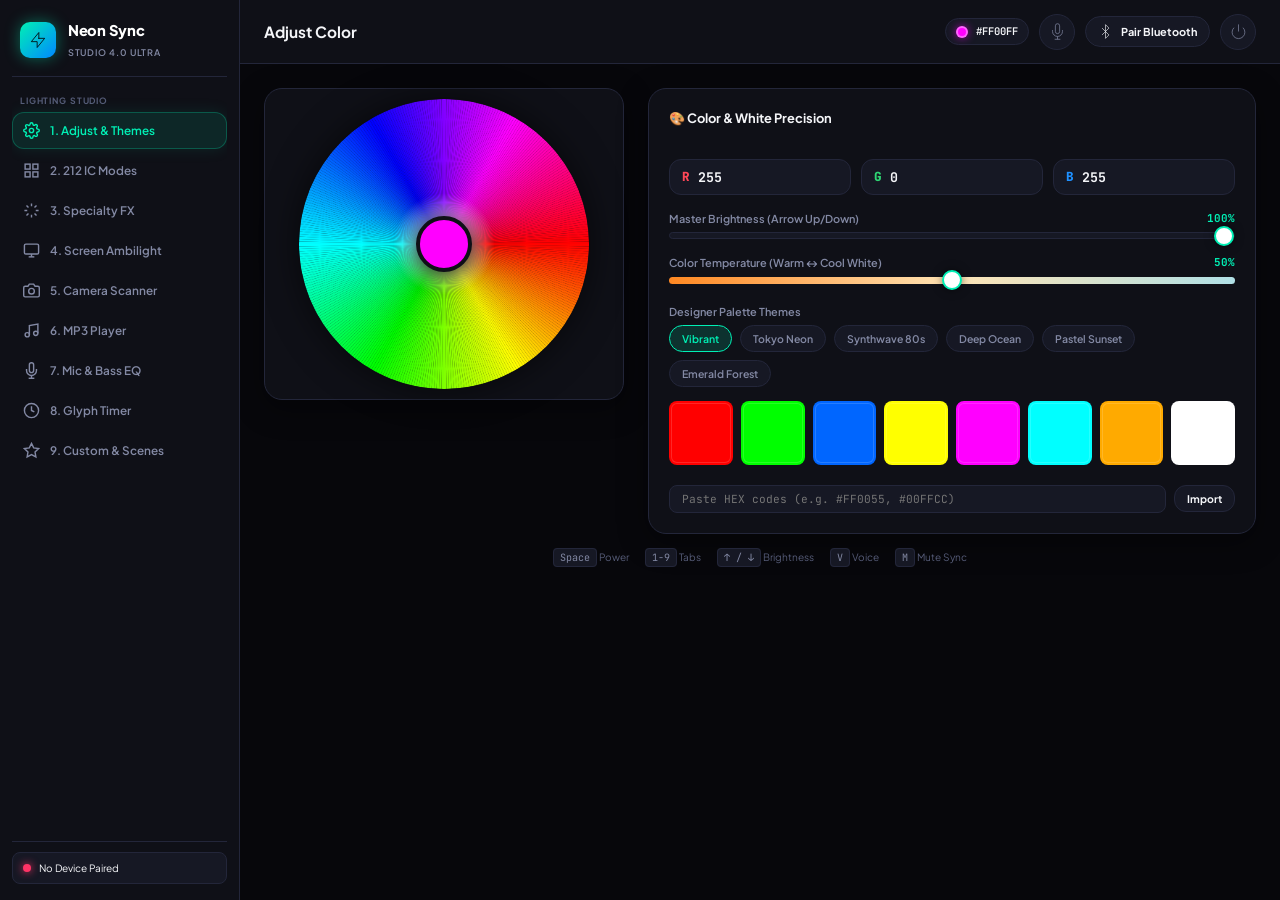
==== commit 5c611e65: "feat: add Camera scanner, Specialty FX, Glyph battery countdown timer, Theme palettes, and Bass EQ" ====
--- a/index.html
+++ b/index.html
@@ -3,8 +3,8 @@
 <head>
     <meta charset="UTF-8">
     <meta name="viewport" content="width=device-width, initial-scale=1.0, maximum-scale=1.0, user-scalable=no, viewport-fit=cover">
-    <title>Neon Sync — Smart LED Studio</title>
-    <meta name="description" content="Ultimate Web Bluetooth Controller for RGB & Addressable LED Strips (Ambilight, MP3 Player, Voice Commands, 212 Modes)">
+    <title>Neon Sync — Smart LED Studio Ultra</title>
+    <meta name="description" content="All-in-One Smart Web Bluetooth Controller for RGB & Addressable LED Strips with Ambilight, Camera Scanner, Glyph Timer, and FX">
     <link rel="manifest" href="manifest.json">
     <meta name="theme-color" content="#00f0b5">
     <link href="https://fonts.googleapis.com/css2?family=Plus+Jakarta+Sans:wght@400;500;600;700;800&family=JetBrains+Mono:wght@500;700&display=swap" rel="stylesheet">
@@ -50,9 +50,6 @@
             line-height: 1.4;
         }
 
-        /* ========================================================
-           PC / LAPTOP LAYOUT
-           ======================================================== */
         .app-container {
             display: flex;
             width: 100vw;
@@ -68,7 +65,7 @@
             border-right: 1px solid var(--border);
             display: flex;
             flex-direction: column;
-            padding: 18px 14px;
+            padding: 16px 12px;
             flex-shrink: 0;
             z-index: 20;
         }
@@ -77,9 +74,9 @@
             display: flex;
             align-items: center;
             gap: 12px;
-            padding: 6px 10px 18px;
+            padding: 4px 8px 16px;
             border-bottom: 1px solid var(--border);
-            margin-bottom: 14px;
+            margin-bottom: 12px;
         }
 
         .brand-icon {
@@ -91,23 +88,20 @@
             align-items: center;
             justify-content: center;
             box-shadow: 0 0 15px rgba(0, 240, 181, 0.4);
-        }
-
-        .brand-icon svg {
-            width: 20px;
-            height: 20px;
-            color: #000;
-        }
+            flex-shrink: 0;
+        }
+
+        .brand-icon svg { width: 20px; height: 20px; color: #000; }
 
         .brand-text h1 {
-            font-size: 1.1rem;
+            font-size: 1.05rem;
             font-weight: 800;
             letter-spacing: -0.02em;
             color: #fff;
         }
 
         .brand-text span {
-            font-size: 0.68rem;
+            font-size: 0.65rem;
             color: var(--text-muted);
             font-weight: 600;
             text-transform: uppercase;
@@ -117,30 +111,32 @@
         .nav-group {
             display: flex;
             flex-direction: column;
-            gap: 4px;
+            gap: 3px;
             flex: 1;
             overflow-y: auto;
-        }
+            scrollbar-width: none;
+        }
+        .nav-group::-webkit-scrollbar { display: none; }
 
         .nav-label {
-            font-size: 0.65rem;
+            font-size: 0.62rem;
             font-weight: 700;
             text-transform: uppercase;
             letter-spacing: 0.1em;
             color: var(--text-sub);
-            padding: 8px 10px 4px;
+            padding: 6px 8px 2px;
         }
 
         .nav-btn {
             display: flex;
             align-items: center;
-            gap: 12px;
-            padding: 10px 12px;
+            gap: 10px;
+            padding: 9px 10px;
             border-radius: var(--radius-md);
             background: transparent;
             border: 1px solid transparent;
             color: var(--text-muted);
-            font-size: 0.88rem;
+            font-size: 0.84rem;
             font-weight: 600;
             cursor: pointer;
             transition: all 0.2s cubic-bezier(0.16, 1, 0.3, 1);
@@ -148,19 +144,8 @@
             font-family: inherit;
         }
 
-        .nav-btn svg {
-            width: 18px;
-            height: 18px;
-            stroke-width: 2;
-            transition: transform 0.2s;
-            flex-shrink: 0;
-        }
-
-        .nav-btn:hover {
-            background-color: var(--bg-elevated);
-            color: var(--text-main);
-        }
-
+        .nav-btn svg { width: 17px; height: 17px; stroke-width: 2; flex-shrink: 0; }
+        .nav-btn:hover { background-color: var(--bg-elevated); color: var(--text-main); }
         .nav-btn.active {
             background-color: rgba(var(--accent-rgb), 0.1);
             border-color: rgba(var(--accent-rgb), 0.25);
@@ -168,17 +153,9 @@
             box-shadow: 0 0 16px rgba(var(--accent-rgb), 0.1);
         }
 
-        .nav-btn.active svg {
-            transform: scale(1.1);
-            color: var(--accent);
-        }
-
         .sidebar-footer {
-            padding-top: 14px;
+            padding-top: 10px;
             border-top: 1px solid var(--border);
-            display: flex;
-            flex-direction: column;
-            gap: 8px;
         }
 
         .device-info-badge {
@@ -231,23 +208,9 @@
             z-index: 10;
         }
 
-        .header-left {
-            display: flex;
-            align-items: center;
-            gap: 16px;
-        }
-
-        .page-title {
-            font-size: 1.1rem;
-            font-weight: 700;
-            color: var(--text-main);
-        }
-
-        .header-right {
-            display: flex;
-            align-items: center;
-            gap: 12px;
-        }
+        .header-left { display: flex; align-items: center; gap: 16px; }
+        .page-title { font-size: 1.1rem; font-weight: 700; color: var(--text-main); }
+        .header-right { display: flex; align-items: center; gap: 10px; }
 
         .live-preview-pill {
             display: flex;
@@ -255,16 +218,16 @@
             gap: 8px;
             background: var(--bg-elevated);
             border: 1px solid var(--border);
-            padding: 6px 12px;
+            padding: 5px 10px;
             border-radius: 100px;
-            font-size: 0.78rem;
+            font-size: 0.75rem;
             font-weight: 600;
             font-family: 'JetBrains Mono', monospace;
         }
 
         .color-dot-live {
-            width: 14px;
-            height: 14px;
+            width: 12px;
+            height: 12px;
             border-radius: 50%;
             background: #ff00ff;
             box-shadow: 0 0 8px rgba(255, 0, 255, 0.6);
@@ -273,8 +236,8 @@
         }
 
         .btn-voice {
-            width: 38px;
-            height: 38px;
+            width: 36px;
+            height: 36px;
             border-radius: 50%;
             background: var(--bg-elevated);
             border: 1px solid var(--border);
@@ -286,11 +249,7 @@
             transition: all 0.2s;
         }
 
-        .btn-voice:hover {
-            border-color: var(--accent);
-            color: var(--accent);
-        }
-
+        .btn-voice:hover { border-color: var(--accent); color: var(--accent); }
         .btn-voice.listening {
             background: var(--danger);
             color: #fff;
@@ -311,20 +270,16 @@
             background: var(--bg-elevated);
             color: var(--text-main);
             border: 1px solid var(--border);
-            padding: 8px 14px;
+            padding: 7px 12px;
             border-radius: 100px;
-            font-size: 0.8rem;
+            font-size: 0.78rem;
             font-weight: 700;
             cursor: pointer;
             transition: all 0.2s;
             font-family: inherit;
         }
 
-        .btn-connect:hover {
-            background: var(--bg-elevated-2);
-            border-color: var(--border-light);
-        }
-
+        .btn-connect:hover { background: var(--bg-elevated-2); border-color: var(--border-light); }
         .btn-connect.connected {
             background: rgba(var(--accent-rgb), 0.12);
             color: var(--accent);
@@ -333,8 +288,8 @@
         }
 
         .btn-power {
-            width: 38px;
-            height: 38px;
+            width: 36px;
+            height: 36px;
             border-radius: 50%;
             background: var(--bg-elevated);
             border: 1px solid var(--border);
@@ -346,11 +301,7 @@
             transition: all 0.25s;
         }
 
-        .btn-power:hover {
-            border-color: var(--danger);
-            color: var(--danger);
-        }
-
+        .btn-power:hover { border-color: var(--danger); color: var(--danger); }
         .btn-power.on {
             background: var(--accent);
             color: #000;
@@ -358,19 +309,19 @@
             box-shadow: 0 0 18px var(--accent-glow);
         }
 
-        /* --- VOICE ASSISTANT TOAST --- */
+        /* --- TOAST --- */
         .voice-toast {
             position: absolute;
-            top: 75px;
+            top: 72px;
             left: 50%;
             transform: translateX(-50%) translateY(-20px);
             background: rgba(22, 24, 36, 0.95);
             border: 1px solid var(--accent);
             box-shadow: 0 8px 30px rgba(0, 0, 0, 0.8), 0 0 20px rgba(var(--accent-rgb), 0.2);
             backdrop-filter: blur(12px);
-            padding: 10px 20px;
+            padding: 8px 18px;
             border-radius: 100px;
-            font-size: 0.85rem;
+            font-size: 0.82rem;
             font-weight: 600;
             color: var(--accent);
             display: flex;
@@ -382,13 +333,9 @@
             transition: all 0.25s cubic-bezier(0.16, 1, 0.3, 1);
         }
 
-        .voice-toast.show {
-            opacity: 1;
-            transform: translateX(-50%) translateY(0);
-            pointer-events: auto;
-        }
-
-        /* --- SCROLLABLE TAB CONTAINER --- */
+        .voice-toast.show { opacity: 1; transform: translateX(-50%) translateY(0); pointer-events: auto; }
+
+        /* --- TAB VIEWPORT --- */
         .tab-viewport {
             flex: 1;
             overflow-y: auto;
@@ -398,14 +345,8 @@
             scrollbar-color: var(--border) transparent;
         }
 
-        .tab-viewport::-webkit-scrollbar {
-            width: 6px;
-        }
-
-        .tab-viewport::-webkit-scrollbar-thumb {
-            background: var(--border);
-            border-radius: 3px;
-        }
+        .tab-viewport::-webkit-scrollbar { width: 6px; }
+        .tab-viewport::-webkit-scrollbar-thumb { background: var(--border); border-radius: 3px; }
 
         .tab-pane {
             display: none;
@@ -414,16 +355,13 @@
             margin: 0 auto;
         }
 
-        .tab-pane.active {
-            display: block;
-        }
+        .tab-pane.active { display: block; }
 
         @keyframes fadeIn {
             from { opacity: 0; transform: translateY(6px); }
             to { opacity: 1; transform: translateY(0); }
         }
 
-        /* Generic Cards & Utilities */
         .card {
             background: var(--bg-surface);
             border: 1px solid var(--border);
@@ -448,13 +386,11 @@
             gap: 8px;
         }
 
-        /* ========================================================
-           TAB 1: ADJUST
-           ======================================================== */
+        /* TAB 1: ADJUST */
         .adjust-grid {
             display: grid;
-            grid-template-columns: 380px 1fr;
-            gap: 28px;
+            grid-template-columns: 360px 1fr;
+            gap: 24px;
             align-items: start;
         }
 
@@ -468,8 +404,8 @@
 
         .wheel-canvas-wrap {
             position: relative;
-            width: 300px;
-            height: 300px;
+            width: 290px;
+            height: 290px;
             border-radius: 50%;
             display: flex;
             align-items: center;
@@ -487,8 +423,8 @@
 
         .wheel-center-preview {
             position: absolute;
-            width: 58px;
-            height: 58px;
+            width: 56px;
+            height: 56px;
             border-radius: 50%;
             background: #ff00ff;
             border: 4px solid var(--bg-surface);
@@ -497,17 +433,9 @@
             transition: background 0.1s;
         }
 
-        .controls-stack {
-            display: flex;
-            flex-direction: column;
-            gap: 16px;
-        }
-
-        .rgb-inputs-row {
-            display: grid;
-            grid-template-columns: repeat(3, 1fr);
-            gap: 10px;
-        }
+        .controls-stack { display: flex; flex-direction: column; gap: 16px; }
+
+        .rgb-inputs-row { display: grid; grid-template-columns: repeat(3, 1fr); gap: 10px; }
 
         .rgb-box {
             background: var(--bg-elevated);
@@ -519,16 +447,10 @@
             gap: 8px;
         }
 
-        .rgb-box span {
-            font-weight: 800;
-            font-size: 0.9rem;
-            font-family: 'JetBrains Mono', monospace;
-        }
-
+        .rgb-box span { font-weight: 800; font-size: 0.9rem; font-family: 'JetBrains Mono', monospace; }
         .rgb-box.r-box span { color: #ff4757; }
         .rgb-box.g-box span { color: #2ed573; }
         .rgb-box.b-box span { color: #1e90ff; }
-
         .rgb-box input {
             width: 100%;
             background: transparent;
@@ -540,12 +462,7 @@
             outline: none;
         }
 
-        .slider-component {
-            display: flex;
-            flex-direction: column;
-            gap: 6px;
-        }
-
+        .slider-component { display: flex; flex-direction: column; gap: 6px; }
         .slider-top {
             display: flex;
             justify-content: space-between;
@@ -555,11 +472,7 @@
             color: var(--text-muted);
         }
 
-        .slider-val-badge {
-            color: var(--accent);
-            font-family: 'JetBrains Mono', monospace;
-            font-weight: 700;
-        }
+        .slider-val-badge { color: var(--accent); font-family: 'JetBrains Mono', monospace; font-weight: 700; }
 
         .range-slider {
             -webkit-appearance: none;
@@ -585,21 +498,27 @@
             transition: transform 0.15s;
         }
 
-        .range-slider::-webkit-slider-thumb:hover {
-            transform: scale(1.15);
-        }
-
-        .cct-slider {
-            background: linear-gradient(90deg, #ff8822 0%, #ffe4b5 50%, #b0e0e6 100%);
-            border: none;
-        }
-
-        .palette-grid {
-            display: grid;
-            grid-template-columns: repeat(8, 1fr);
-            gap: 8px;
-        }
-
+        .range-slider::-webkit-slider-thumb:hover { transform: scale(1.15); }
+        .cct-slider { background: linear-gradient(90deg, #ff8822 0%, #ffe4b5 50%, #b0e0e6 100%); border: none; }
+
+        /* Palette Theme Selector */
+        .theme-chips-row { display: flex; gap: 8px; flex-wrap: wrap; }
+        .theme-chip-btn {
+            background: var(--bg-elevated);
+            border: 1px solid var(--border);
+            color: var(--text-muted);
+            padding: 6px 12px;
+            border-radius: 100px;
+            font-size: 0.75rem;
+            font-weight: 600;
+            cursor: pointer;
+            transition: all 0.2s;
+            font-family: inherit;
+        }
+        .theme-chip-btn:hover { border-color: var(--accent); color: #fff; }
+        .theme-chip-btn.active { background: rgba(var(--accent-rgb), 0.15); border-color: var(--accent); color: var(--accent); }
+
+        .palette-grid { display: grid; grid-template-columns: repeat(8, 1fr); gap: 8px; }
         .palette-chip {
             aspect-ratio: 1;
             border-radius: var(--radius-sm);
@@ -615,36 +534,22 @@
             font-weight: 800;
             color: #000;
         }
-
-        .palette-chip:hover {
-            transform: scale(1.15);
-            z-index: 2;
-            box-shadow: 0 4px 12px rgba(0, 0, 0, 0.5);
-        }
-
-        /* ========================================================
-           TAB 2: STYLE (212 MODES)
-           ======================================================== */
+        .palette-chip:hover { transform: scale(1.15); z-index: 2; box-shadow: 0 4px 12px rgba(0, 0, 0, 0.5); }
+
+        /* TAB 2: STYLE */
         .style-header-bar {
             display: flex;
             align-items: center;
             justify-content: space-between;
             gap: 16px;
-            margin-bottom: 20px;
+            margin-bottom: 18px;
             background: var(--bg-surface);
             padding: 14px 18px;
             border-radius: var(--radius-md);
             border: 1px solid var(--border);
         }
 
-        .category-tabs {
-            display: flex;
-            background: var(--bg-elevated);
-            padding: 4px;
-            border-radius: var(--radius-sm);
-            gap: 4px;
-        }
-
+        .category-tabs { display: flex; background: var(--bg-elevated); padding: 4px; border-radius: var(--radius-sm); gap: 4px; }
         .cat-btn {
             background: transparent;
             border: none;
@@ -657,12 +562,7 @@
             transition: all 0.2s;
             font-family: inherit;
         }
-
-        .cat-btn.active {
-            background: var(--accent);
-            color: #000;
-            box-shadow: 0 2px 8px var(--accent-glow);
-        }
+        .cat-btn.active { background: var(--accent); color: #000; box-shadow: 0 2px 8px var(--accent-glow); }
 
         .modes-grid-container {
             display: grid;
@@ -685,18 +585,8 @@
             gap: 10px;
         }
 
-        .mode-tile:hover {
-            border-color: rgba(var(--accent-rgb), 0.4);
-            background: var(--bg-elevated);
-            transform: translateY(-2px);
-        }
-
-        .mode-tile.active {
-            border-color: var(--accent);
-            background: rgba(var(--accent-rgb), 0.08);
-            box-shadow: 0 0 16px rgba(var(--accent-rgb), 0.15);
-        }
-
+        .mode-tile:hover { border-color: rgba(var(--accent-rgb), 0.4); background: var(--bg-elevated); transform: translateY(-2px); }
+        .mode-tile.active { border-color: var(--accent); background: rgba(var(--accent-rgb), 0.08); box-shadow: 0 0 16px rgba(var(--accent-rgb), 0.15); }
         .mode-tile-num {
             font-family: 'JetBrains Mono', monospace;
             font-size: 0.72rem;
@@ -706,32 +596,40 @@
             padding: 4px 6px;
             border-radius: 6px;
         }
-
-        .mode-tile.active .mode-tile-num {
-            color: var(--accent);
-            background: rgba(var(--accent-rgb), 0.15);
-        }
-
-        .mode-tile-name {
-            font-size: 0.82rem;
-            font-weight: 600;
-            color: var(--text-main);
-            white-space: nowrap;
+        .mode-tile.active .mode-tile-num { color: var(--accent); background: rgba(var(--accent-rgb), 0.15); }
+        .mode-tile-name { font-size: 0.82rem; font-weight: 600; color: var(--text-main); white-space: nowrap; overflow: hidden; text-overflow: ellipsis; }
+
+        /* TAB 3: SPECIALTY FX */
+        .fx-grid {
+            display: grid;
+            grid-template-columns: repeat(auto-fill, minmax(260px, 1fr));
+            gap: 16px;
+        }
+
+        .fx-card {
+            background: var(--bg-surface);
+            border: 1px solid var(--border);
+            border-radius: var(--radius-lg);
+            padding: 22px;
+            display: flex;
+            flex-direction: column;
+            gap: 12px;
+            cursor: pointer;
+            transition: all 0.25s;
+            position: relative;
             overflow: hidden;
-            text-overflow: ellipsis;
-        }
-
-        /* ========================================================
-           TAB 3: SCREEN SYNC (AMBILIGHT)
-           ======================================================== */
-        .ambilight-layout {
-            display: flex;
-            flex-direction: column;
-            gap: 20px;
-            max-width: 800px;
-            margin: 0 auto;
-        }
-
+        }
+
+        .fx-card:hover { border-color: rgba(var(--accent-rgb), 0.5); transform: translateY(-3px); background: var(--bg-elevated); }
+        .fx-card.active { border-color: var(--accent); background: rgba(var(--accent-rgb), 0.1); box-shadow: 0 0 25px rgba(var(--accent-rgb), 0.2); }
+
+        .fx-top-row { display: flex; align-items: center; justify-content: space-between; }
+        .fx-icon { font-size: 2rem; }
+        .fx-title { font-size: 1.05rem; font-weight: 800; color: var(--text-main); }
+        .fx-desc { font-size: 0.8rem; color: var(--text-muted); line-height: 1.4; }
+
+        /* TAB 4: SCREEN AMBILIGHT */
+        .ambilight-layout { display: flex; flex-direction: column; gap: 20px; max-width: 800px; margin: 0 auto; }
         .screen-preview-card {
             background: var(--bg-surface);
             border: 1px solid var(--border);
@@ -758,41 +656,32 @@
             justify-content: center;
         }
 
-        #screenVideo {
-            width: 100%;
-            height: 100%;
-            object-fit: cover;
+        #screenVideo, #cameraVideo { width: 100%; height: 100%; object-fit: cover; display: none; }
+        .screen-placeholder { display: flex; flex-direction: column; align-items: center; gap: 10px; color: var(--text-muted); }
+        .ambilight-color-strip { width: 100%; height: 16px; border-radius: 100px; background: #ff00ff; box-shadow: 0 0 25px rgba(255, 0, 255, 0.4); transition: background 0.1s; }
+
+        /* Camera Crosshair Target */
+        .camera-crosshair {
+            position: absolute;
+            width: 44px;
+            height: 44px;
+            border: 2px solid var(--accent);
+            border-radius: 50%;
+            box-shadow: 0 0 15px var(--accent);
+            pointer-events: none;
             display: none;
         }
-
-        .screen-placeholder {
-            display: flex;
-            flex-direction: column;
-            align-items: center;
-            gap: 10px;
-            color: var(--text-muted);
-        }
-
-        .ambilight-color-strip {
-            width: 100%;
-            height: 16px;
-            border-radius: 100px;
-            background: #ff00ff;
-            box-shadow: 0 0 25px rgba(255, 0, 255, 0.4);
-            transition: background 0.1s;
-        }
-
-        /* ========================================================
-           TAB 4: MP3 AUDIO PLAYER & HARDWARE MUSIC
-           ======================================================== */
-        .audio-studio-layout {
-            display: flex;
-            flex-direction: column;
-            gap: 24px;
-            max-width: 800px;
-            margin: 0 auto;
-        }
-
+        .camera-crosshair::after {
+            content: '';
+            position: absolute;
+            top: 50%; left: 50%;
+            width: 6px; height: 6px;
+            background: #fff;
+            border-radius: 50%;
+            transform: translate(-50%, -50%);
+        }
+
+        /* TAB 5: MP3 PLAYER */
         .player-card {
             background: var(--bg-surface);
             border: 1px solid var(--border);
@@ -803,66 +692,15 @@
             gap: 18px;
         }
 
-        .player-visualizer {
-            width: 100%;
-            height: 120px;
-            background: var(--bg-elevated);
-            border-radius: var(--radius-md);
-            border: 1px solid var(--border);
-        }
-
-        .player-controls-row {
-            display: flex;
-            align-items: center;
-            gap: 14px;
-        }
-
-        .track-info {
-            flex: 1;
-            display: flex;
-            flex-direction: column;
-            gap: 2px;
-            overflow: hidden;
-        }
-
-        .track-title {
-            font-size: 0.95rem;
-            font-weight: 700;
-            color: var(--text-main);
-            white-space: nowrap;
-            overflow: hidden;
-            text-overflow: ellipsis;
-        }
-
-        .track-status {
-            font-size: 0.75rem;
-            color: var(--text-muted);
-        }
-
-        .file-upload-btn {
-            position: relative;
-            overflow: hidden;
-            display: inline-flex;
-            align-items: center;
-            gap: 8px;
-        }
-
-        .file-upload-btn input[type=file] {
-            position: absolute;
-            top: 0;
-            left: 0;
-            opacity: 0;
-            width: 100%;
-            height: 100%;
-            cursor: pointer;
-        }
-
-        .music-cards-grid {
-            display: grid;
-            grid-template-columns: repeat(auto-fill, minmax(170px, 1fr));
-            gap: 12px;
-        }
-
+        .player-visualizer { width: 100%; height: 110px; background: var(--bg-elevated); border-radius: var(--radius-md); border: 1px solid var(--border); }
+        .player-controls-row { display: flex; align-items: center; gap: 14px; }
+        .track-info { flex: 1; display: flex; flex-direction: column; gap: 2px; overflow: hidden; }
+        .track-title { font-size: 0.95rem; font-weight: 700; color: var(--text-main); white-space: nowrap; overflow: hidden; text-overflow: ellipsis; }
+        .track-status { font-size: 0.75rem; color: var(--text-muted); }
+        .file-upload-btn { position: relative; overflow: hidden; display: inline-flex; align-items: center; gap: 8px; }
+        .file-upload-btn input[type=file] { position: absolute; top: 0; left: 0; opacity: 0; width: 100%; height: 100%; cursor: pointer; }
+
+        .music-cards-grid { display: grid; grid-template-columns: repeat(auto-fill, minmax(170px, 1fr)); gap: 12px; }
         .hw-music-card {
             background: var(--bg-surface);
             border: 1px solid var(--border);
@@ -876,33 +714,14 @@
             cursor: pointer;
             transition: all 0.2s;
         }
-
-        .hw-music-card:hover {
-            border-color: rgba(var(--accent-rgb), 0.4);
-            transform: translateY(-2px);
-            background: var(--bg-elevated);
-        }
-
-        .hw-music-card.active {
-            border-color: var(--accent);
-            background: rgba(var(--accent-rgb), 0.1);
-            box-shadow: 0 0 20px rgba(var(--accent-rgb), 0.2);
-        }
-
+        .hw-music-card:hover { border-color: rgba(var(--accent-rgb), 0.4); transform: translateY(-2px); background: var(--bg-elevated); }
+        .hw-music-card.active { border-color: var(--accent); background: rgba(var(--accent-rgb), 0.1); box-shadow: 0 0 20px rgba(var(--accent-rgb), 0.2); }
         .hw-music-icon { font-size: 1.8rem; }
         .hw-music-name { font-size: 0.85rem; font-weight: 700; color: var(--text-main); }
         .hw-music-desc { font-size: 0.7rem; color: var(--text-muted); }
 
-        /* ========================================================
-           TAB 5: MIC SYNC
-           ======================================================== */
-        .models-grid-8 {
-            display: grid;
-            grid-template-columns: repeat(4, 1fr);
-            gap: 10px;
-            width: 100%;
-        }
-
+        /* TAB 6: MIC SYNC */
+        .models-grid-8 { display: grid; grid-template-columns: repeat(4, 1fr); gap: 10px; width: 100%; }
         .model-chip {
             background: var(--bg-elevated);
             border: 1px solid var(--border);
@@ -916,26 +735,59 @@
             transition: all 0.2s;
             font-family: inherit;
         }
-
-        .model-chip:hover {
-            border-color: var(--border-light);
-            background: var(--bg-elevated-2);
-        }
-
-        .model-chip.active {
-            border-color: var(--accent);
-            background: rgba(var(--accent-rgb), 0.12);
-            color: var(--accent);
-            box-shadow: 0 0 14px rgba(var(--accent-rgb), 0.15);
-        }
-
+        .model-chip:hover { border-color: var(--border-light); background: var(--bg-elevated-2); }
+        .model-chip.active { border-color: var(--accent); background: rgba(var(--accent-rgb), 0.12); color: var(--accent); box-shadow: 0 0 14px rgba(var(--accent-rgb), 0.15); }
         .model-chip-icon { font-size: 1.3rem; }
         .model-chip-title { font-size: 0.75rem; font-weight: 700; color: var(--text-main); }
         .model-chip.active .model-chip-title { color: var(--accent); }
 
-        /* ========================================================
-           TAB 6: CUSTOM SEQUENCE STUDIO
-           ======================================================== */
+        /* TAB 7: NOTHING GLYPH-STYLE COUNTDOWN TIMER */
+        .glyph-timer-container {
+            display: flex;
+            flex-direction: column;
+            align-items: center;
+            gap: 20px;
+            background: var(--bg-surface);
+            border: 1px solid var(--border);
+            border-radius: var(--radius-lg);
+            padding: 28px;
+            max-width: 650px;
+            margin: 0 auto 24px;
+            text-align: center;
+        }
+
+        .glyph-battery-track {
+            width: 100%;
+            height: 24px;
+            background: var(--bg-elevated);
+            border: 1px solid var(--border);
+            border-radius: 100px;
+            overflow: hidden;
+            position: relative;
+            box-shadow: inset 0 2px 6px rgba(0,0,0,0.6);
+        }
+
+        .glyph-battery-bar {
+            height: 100%;
+            width: 100%;
+            background: linear-gradient(90deg, #ff3366 0%, #ffaa44 30%, #00f0b5 100%);
+            border-radius: 100px;
+            box-shadow: 0 0 16px rgba(0, 240, 181, 0.6);
+            transition: width 0.3s ease;
+        }
+
+        .glyph-digits {
+            font-family: 'JetBrains Mono', monospace;
+            font-size: 3.2rem;
+            font-weight: 800;
+            color: #fff;
+            letter-spacing: -0.02em;
+            text-shadow: 0 0 20px rgba(0, 240, 181, 0.4);
+        }
+
+        .glyph-presets-row { display: flex; gap: 10px; flex-wrap: wrap; justify-content: center; }
+
+        /* TAB 8: CUSTOM SEQUENCE */
         .timeline-blocks {
             display: flex;
             flex-wrap: wrap;
@@ -981,119 +833,26 @@
         .color-picker-custom::-webkit-color-swatch-wrapper { padding: 0; }
         .color-picker-custom::-webkit-color-swatch { border: none; border-radius: 6px; }
 
-        /* ========================================================
-           TAB 7: SCHEDULE & SAVED SCENES
-           ======================================================== */
-        .saved-scenes-grid {
-            display: grid;
-            grid-template-columns: repeat(auto-fill, minmax(200px, 1fr));
-            gap: 12px;
-            margin-top: 14px;
-        }
-
+        /* SCENES */
+        .saved-scenes-grid { display: grid; grid-template-columns: repeat(auto-fill, minmax(180px, 1fr)); gap: 10px; margin-top: 12px; }
         .scene-card {
             background: var(--bg-elevated);
             border: 1px solid var(--border);
             border-radius: var(--radius-md);
-            padding: 14px;
+            padding: 12px;
             display: flex;
             align-items: center;
             justify-content: space-between;
-            gap: 10px;
-        }
-
-        .scene-card-info {
-            display: flex;
-            align-items: center;
-            gap: 10px;
-            cursor: pointer;
-            flex: 1;
-        }
-
-        .scene-dot {
-            width: 18px;
-            height: 18px;
-            border-radius: 50%;
-            border: 2px solid rgba(255, 255, 255, 0.3);
-            flex-shrink: 0;
-        }
-
-        .scene-name {
-            font-size: 0.85rem;
-            font-weight: 700;
-            color: var(--text-main);
-        }
-
-        .btn-scene-del {
-            background: none;
-            border: none;
-            color: var(--danger);
-            cursor: pointer;
-            padding: 4px;
-            font-size: 1rem;
-            opacity: 0.7;
-            transition: opacity 0.2s;
-        }
-
+            gap: 8px;
+        }
+
+        .scene-card-info { display: flex; align-items: center; gap: 8px; cursor: pointer; flex: 1; overflow: hidden; }
+        .scene-dot { width: 16px; height: 16px; border-radius: 50%; border: 2px solid rgba(255, 255, 255, 0.3); flex-shrink: 0; }
+        .scene-name { font-size: 0.82rem; font-weight: 700; color: var(--text-main); white-space: nowrap; overflow: hidden; text-overflow: ellipsis; }
+        .btn-scene-del { background: none; border: none; color: var(--danger); cursor: pointer; font-size: 0.95rem; opacity: 0.7; }
         .btn-scene-del:hover { opacity: 1; }
 
-        .timer-buttons-grid {
-            display: grid;
-            grid-template-columns: repeat(2, 1fr);
-            gap: 10px;
-        }
-
-        .btn-timer {
-            background: var(--bg-elevated);
-            border: 1px solid var(--border);
-            color: var(--text-main);
-            padding: 12px;
-            border-radius: var(--radius-md);
-            font-size: 0.85rem;
-            font-weight: 700;
-            cursor: pointer;
-            transition: all 0.2s;
-            font-family: inherit;
-        }
-
-        .btn-timer:hover {
-            border-color: var(--accent);
-            background: var(--bg-elevated-2);
-        }
-
-        .btn-timer.cancel-timer {
-            grid-column: 1 / -1;
-            border-color: rgba(255, 51, 102, 0.3);
-            color: var(--danger);
-        }
-
-        .time-pick-row {
-            display: flex;
-            align-items: center;
-            justify-content: space-between;
-            background: var(--bg-elevated);
-            border: 1px solid var(--border);
-            border-radius: var(--radius-md);
-            padding: 10px 14px;
-            margin-bottom: 10px;
-        }
-
-        .time-pick-row label {
-            font-weight: 600;
-            color: var(--text-muted);
-        }
-
-        .time-pick-row input[type="time"] {
-            background: transparent;
-            border: none;
-            color: var(--text-main);
-            font-size: 1rem;
-            font-weight: 700;
-            font-family: 'JetBrains Mono', monospace;
-            outline: none;
-        }
-
-        /* Generic Action Buttons */
+        /* Action Buttons */
         .btn-action {
             padding: 10px 20px;
             border-radius: var(--radius-md);
@@ -1109,134 +868,53 @@
             gap: 8px;
         }
 
-        .btn-primary {
-            background: var(--accent);
-            color: #000;
-            box-shadow: 0 4px 15px var(--accent-glow);
-        }
-
-        .btn-primary:hover {
-            transform: translateY(-2px);
-            box-shadow: 0 6px 20px var(--accent-glow);
-        }
-
-        .btn-outline {
-            background: var(--bg-elevated);
-            color: var(--text-main);
-            border: 1px solid var(--border);
-        }
-
-        .btn-outline:hover {
-            background: var(--bg-elevated-2);
-            border-color: var(--border-light);
-        }
-
-        .btn-danger-outline {
-            background: transparent;
-            color: var(--danger);
-            border: 1px solid rgba(255, 51, 102, 0.3);
-        }
-
-        /* Keyboard Shortcut Footer Hint */
-        .shortcuts-hint {
-            display: flex;
-            gap: 16px;
-            justify-content: center;
-            font-size: 0.72rem;
-            color: var(--text-sub);
-            margin-top: 16px;
-        }
-
-        .kbd-badge {
-            background: var(--bg-elevated);
-            border: 1px solid var(--border);
-            padding: 2px 6px;
-            border-radius: 4px;
-            font-family: 'JetBrains Mono', monospace;
-            color: var(--text-muted);
-        }
-
-        /* ========================================================
-           MOBILE PHONE EXCLUSIVE (< 768px)
-           ======================================================== */
+        .btn-primary { background: var(--accent); color: #000; box-shadow: 0 4px 15px var(--accent-glow); }
+        .btn-primary:hover { transform: translateY(-2px); box-shadow: 0 6px 20px var(--accent-glow); }
+        .btn-outline { background: var(--bg-elevated); color: var(--text-main); border: 1px solid var(--border); }
+        .btn-outline:hover { background: var(--bg-elevated-2); border-color: var(--border-light); }
+        .btn-danger-outline { background: transparent; color: var(--danger); border: 1px solid rgba(255, 51, 102, 0.3); }
+
+        .shortcuts-hint { display: flex; gap: 16px; justify-content: center; font-size: 0.72rem; color: var(--text-sub); margin-top: 16px; }
+        .kbd-badge { background: var(--bg-elevated); border: 1px solid var(--border); padding: 2px 6px; border-radius: 4px; font-family: 'JetBrains Mono', monospace; color: var(--text-muted); }
+
+        /* MOBILE BOTTOM NAV (<768px) */
         .mobile-bottom-nav { display: none; }
-
         @media (max-width: 767px) {
             .sidebar { display: none !important; }
-            .header-bar { padding: 0 14px; height: 56px; }
+            .header-bar { padding: 0 12px; height: 54px; }
             .shortcuts-hint { display: none; }
-            .page-title { font-size: 0.95rem; }
-
-            .tab-viewport {
-                padding: 14px;
-                padding-bottom: 84px;
-            }
-
-            .adjust-grid {
-                grid-template-columns: 1fr;
-                gap: 16px;
-            }
-
-            .wheel-canvas-wrap {
-                width: 250px;
-                height: 250px;
-            }
-
-            .wheel-center-preview {
-                width: 50px;
-                height: 50px;
-            }
-
-            .palette-grid {
-                grid-template-columns: repeat(4, 1fr);
-                gap: 6px;
-            }
-
-            .style-header-bar {
-                flex-direction: column;
-                align-items: stretch;
-                gap: 10px;
-            }
-
-            .category-tabs {
-                overflow-x: auto;
-                scrollbar-width: none;
-            }
+            .page-title { font-size: 0.92rem; }
+            .tab-viewport { padding: 12px; padding-bottom: 80px; }
+            .adjust-grid { grid-template-columns: 1fr; gap: 14px; }
+            .wheel-canvas-wrap { width: 240px; height: 240px; }
+            .palette-grid { grid-template-columns: repeat(4, 1fr); gap: 6px; }
+            .style-header-bar { flex-direction: column; align-items: stretch; gap: 10px; }
+            .category-tabs { overflow-x: auto; scrollbar-width: none; }
             .category-tabs::-webkit-scrollbar { display: none; }
-
-            .modes-grid-container {
-                grid-template-columns: 1fr;
-                max-height: calc(100vh - 240px);
-            }
-
-            .music-cards-grid {
-                grid-template-columns: 1fr 1fr;
-                gap: 8px;
-            }
-
-            .models-grid-8 {
-                grid-template-columns: repeat(2, 1fr);
-            }
-
-            /* MOBILE BOTTOM TAB BAR */
+            .modes-grid-container { grid-template-columns: 1fr; max-height: calc(100vh - 240px); }
+            .fx-grid { grid-template-columns: 1fr; }
+            .music-cards-grid { grid-template-columns: 1fr 1fr; gap: 8px; }
+            .models-grid-8 { grid-template-columns: repeat(2, 1fr); }
+            .glyph-digits { font-size: 2.5rem; }
+
             .mobile-bottom-nav {
                 display: flex;
                 position: fixed;
-                bottom: 0;
-                left: 0;
-                width: 100vw;
-                height: 60px;
+                bottom: 0; left: 0;
+                width: 100vw; height: 58px;
                 background-color: var(--bg-surface);
                 border-top: 1px solid var(--border);
                 z-index: 100;
                 padding-bottom: env(safe-area-inset-bottom);
                 box-shadow: 0 -4px 20px rgba(0, 0, 0, 0.5);
                 overflow-x: auto;
+                scrollbar-width: none;
             }
+            .mobile-bottom-nav::-webkit-scrollbar { display: none; }
 
             .mob-nav-item {
                 flex: 1;
-                min-width: 50px;
+                min-width: 48px;
                 display: flex;
                 flex-direction: column;
                 align-items: center;
@@ -1245,27 +923,15 @@
                 background: transparent;
                 border: none;
                 color: var(--text-muted);
-                font-size: 0.6rem;
+                font-size: 0.58rem;
                 font-weight: 700;
                 cursor: pointer;
                 font-family: inherit;
                 transition: color 0.15s;
             }
-
-            .mob-nav-item svg {
-                width: 18px;
-                height: 18px;
-                stroke-width: 2;
-            }
-
-            .mob-nav-item.active {
-                color: var(--accent);
-            }
-
-            .mob-nav-item.active svg {
-                transform: translateY(-2px);
-                color: var(--accent);
-            }
+            .mob-nav-item svg { width: 17px; height: 17px; stroke-width: 2; }
+            .mob-nav-item.active { color: var(--accent); }
+            .mob-nav-item.active svg { transform: translateY(-2px); color: var(--accent); }
         }
     </style>
 </head>
@@ -1281,39 +947,47 @@
                 </div>
                 <div class="brand-text">
                     <h1>Neon Sync</h1>
-                    <span>Studio 3.5 Pro</span>
+                    <span>Studio 4.0 Ultra</span>
                 </div>
             </div>
 
             <nav class="nav-group">
-                <span class="nav-label">Lighting Control</span>
+                <span class="nav-label">Lighting Studio</span>
                 <button class="nav-btn active" data-tab="tab-adjust">
                     <svg viewBox="0 0 24 24" fill="none" stroke="currentColor"><circle cx="12" cy="12" r="3"/><path d="M19.4 15a1.65 1.65 0 0 0 .33 1.82l.06.06a2 2 0 0 1 0 2.83 2 2 0 0 1-2.83 0l-.06-.06a1.65 1.65 0 0 0-1.82-.33 1.65 1.65 0 0 0-1 1.51V21a2 2 0 0 1-2 2 2 2 0 0 1-2-2v-.09A1.65 1.65 0 0 0 9 19.4a1.65 1.65 0 0 0-1.82.33l-.06.06a2 2 0 0 1-2.83 0 2 2 0 0 1 0-2.83l.06-.06A1.65 1.65 0 0 0 4.68 15a1.65 1.65 0 0 0-1.51-1H3a2 2 0 0 1-2-2 2 2 0 0 1 2-2h.09A1.65 1.65 0 0 0 4.6 9a1.65 1.65 0 0 0-.33-1.82l-.06-.06a2 2 0 0 1 0-2.83 2 2 0 0 1 2.83 0l.06.06A1.65 1.65 0 0 0 9 4.68a1.65 1.65 0 0 0 1-1.51V3a2 2 0 0 1 2-2 2 2 0 0 1 2 2v.09a1.65 1.65 0 0 0 1 1.51 1.65 1.65 0 0 0 1.82-.33l.06-.06a2 2 0 0 1 2.83 0 2 2 0 0 1 0 2.83l-.06.06a1.65 1.65 0 0 0-.33 1.82V9a1.65 1.65 0 0 0 1.51 1H21a2 2 0 0 1 2 2 2 2 0 0 1-2 2h-.09a1.65 1.65 0 0 0-1.51 1z"/></svg>
-                    <span>1. Adjust Color</span>
+                    <span>1. Adjust & Themes</span>
                 </button>
                 <button class="nav-btn" data-tab="tab-style">
                     <svg viewBox="0 0 24 24" fill="none" stroke="currentColor"><rect x="3" y="3" width="7" height="7"/><rect x="14" y="3" width="7" height="7"/><rect x="14" y="14" width="7" height="7"/><rect x="3" y="14" width="7" height="7"/></svg>
                     <span>2. 212 IC Modes</span>
                 </button>
+                <button class="nav-btn" data-tab="tab-fx">
+                    <svg viewBox="0 0 24 24" fill="none" stroke="currentColor"><path d="M12 2v4M12 18v4M4.93 4.93l2.83 2.83M16.24 16.24l2.83 2.83M2 12h4M18 12h4M4.93 19.07l2.83-2.83M16.24 7.76l2.83-2.83"/></svg>
+                    <span>3. Specialty FX</span>
+                </button>
                 <button class="nav-btn" data-tab="tab-screen">
                     <svg viewBox="0 0 24 24" fill="none" stroke="currentColor"><rect x="2" y="3" width="20" height="14" rx="2" ry="2"/><line x1="8" y1="21" x2="16" y2="21"/><line x1="12" y1="17" x2="12" y2="21"/></svg>
-                    <span>3. Screen Ambilight</span>
+                    <span>4. Screen Ambilight</span>
+                </button>
+                <button class="nav-btn" data-tab="tab-camera">
+                    <svg viewBox="0 0 24 24" fill="none" stroke="currentColor"><path d="M23 19a2 2 0 0 1-2 2H3a2 2 0 0 1-2-2V8a2 2 0 0 1 2-2h4l2-3h6l2 3h4a2 2 0 0 1 2 2z"/><circle cx="12" cy="13" r="4"/></svg>
+                    <span>5. Camera Scanner</span>
                 </button>
                 <button class="nav-btn" data-tab="tab-music">
                     <svg viewBox="0 0 24 24" fill="none" stroke="currentColor"><path d="M9 18V5l12-2v13"/><circle cx="6" cy="18" r="3"/><circle cx="18" cy="16" r="3"/></svg>
-                    <span>4. MP3 Audio Player</span>
+                    <span>6. MP3 Player</span>
                 </button>
                 <button class="nav-btn" data-tab="tab-mic">
                     <svg viewBox="0 0 24 24" fill="none" stroke="currentColor"><path d="M12 1a3 3 0 0 0-3 3v8a3 3 0 0 0 6 0V4a3 3 0 0 0-3-3z"/><path d="M19 10v2a7 7 0 0 1-14 0v-2"/><line x1="12" y1="19" x2="12" y2="23"/><line x1="8" y1="23" x2="16" y2="23"/></svg>
-                    <span>5. Microphone Sync</span>
+                    <span>7. Mic & Bass EQ</span>
+                </button>
+                <button class="nav-btn" data-tab="tab-glyph">
+                    <svg viewBox="0 0 24 24" fill="none" stroke="currentColor"><circle cx="12" cy="12" r="10"/><polyline points="12 6 12 12 16 14"/></svg>
+                    <span>8. Glyph Timer</span>
                 </button>
                 <button class="nav-btn" data-tab="tab-custom">
                     <svg viewBox="0 0 24 24" fill="none" stroke="currentColor"><polygon points="12 2 15.09 8.26 22 9.27 17 14.14 18.18 21.02 12 17.77 5.82 21.02 7 14.14 2 9.27 8.91 8.26 12 2"/></svg>
-                    <span>6. Custom Studio</span>
-                </button>
-                <button class="nav-btn" data-tab="tab-schedule">
-                    <svg viewBox="0 0 24 24" fill="none" stroke="currentColor"><circle cx="12" cy="12" r="10"/><polyline points="12 6 12 12 16 14"/></svg>
-                    <span>7. Scenes & Timers</span>
+                    <span>9. Custom & Scenes</span>
                 </button>
             </nav>
 
@@ -1339,29 +1013,28 @@
                         <div class="color-dot-live" id="liveColorDot"></div>
                         <span id="liveHexLabel">#FF00FF</span>
                     </div>
-                    <button id="voiceBtn" class="btn-voice" title="AI Voice Command (Key: V)">
-                        <svg viewBox="0 0 24 24" width="18" height="18" fill="none" stroke="currentColor"><path d="M12 1a3 3 0 0 0-3 3v8a3 3 0 0 0 6 0V4a3 3 0 0 0-3-3z"/><path d="M19 10v2a7 7 0 0 1-14 0v-2"/><line x1="12" y1="19" x2="12" y2="23"/><line x1="8" y1="23" x2="16" y2="23"/></svg>
+                    <button id="voiceBtn" class="btn-voice" title="AI Voice Assistant (Key: V)">
+                        <svg viewBox="0 0 24 24" width="17" height="17" fill="none" stroke="currentColor"><path d="M12 1a3 3 0 0 0-3 3v8a3 3 0 0 0 6 0V4a3 3 0 0 0-3-3z"/><path d="M19 10v2a7 7 0 0 1-14 0v-2"/><line x1="12" y1="19" x2="12" y2="23"/><line x1="8" y1="23" x2="16" y2="23"/></svg>
                     </button>
                     <button id="connectBtn" class="btn-connect">
-                        <svg viewBox="0 0 24 24" width="16" height="16" stroke="currentColor" fill="none"><path d="M6.5 6.5l11 11L12 23V1l5.5 5.5-11 11"/></svg>
+                        <svg viewBox="0 0 24 24" width="15" height="15" stroke="currentColor" fill="none"><path d="M6.5 6.5l11 11L12 23V1l5.5 5.5-11 11"/></svg>
                         <span id="connStatusText">Pair Bluetooth</span>
                     </button>
                     <button id="powerBtn" class="btn-power" title="Power Toggle (Spacebar)">
-                        <svg viewBox="0 0 24 24" width="18" height="18" stroke="currentColor" fill="none"><path d="M18.36 6.64a9 9 0 1 1-12.73 0"/><line x1="12" y1="2" x2="12" y2="12"/></svg>
+                        <svg viewBox="0 0 24 24" width="17" height="17" stroke="currentColor" fill="none"><path d="M18.36 6.64a9 9 0 1 1-12.73 0"/><line x1="12" y1="2" x2="12" y2="12"/></svg>
                     </button>
                 </div>
             </header>
 
-            <!-- VOICE TOAST -->
             <div class="voice-toast" id="voiceToast">
                 <span>🎙️</span>
-                <span id="voiceToastText">Listening for commands...</span>
+                <span id="voiceToastText">Listening...</span>
             </div>
 
             <!-- SCROLLABLE TAB VIEWPORT -->
             <main class="tab-viewport">
                 <!-- ============================================
-                     TAB 1: ADJUST
+                     TAB 1: ADJUST & AESTHETIC THEMES
                      ============================================ -->
                 <section class="tab-pane active" id="tab-adjust">
                     <div class="adjust-grid">
@@ -1374,7 +1047,7 @@
 
                         <div class="card controls-stack">
                             <div class="card-header">
-                                <h3 class="card-title">Color & White Precision</h3>
+                                <h3 class="card-title">🎨 Color & White Precision</h3>
                             </div>
 
                             <div class="rgb-inputs-row">
@@ -1399,36 +1072,26 @@
                                 <input type="range" id="cctSlider" min="0" max="100" value="50" class="range-slider cct-slider">
                             </div>
 
-                            <div class="slider-component" style="margin-top: 6px;">
+                            <!-- Curated Theme Palettes -->
+                            <div class="slider-component" style="margin-top: 4px;">
                                 <div class="slider-top">
-                                    <span>Vibrant Palettes</span>
+                                    <span>Designer Palette Themes</span>
                                 </div>
-                                <div class="palette-grid">
-                                    <button class="palette-chip" style="background:#ff0000" data-r="255" data-g="0" data-b="0"></button>
-                                    <button class="palette-chip" style="background:#00ff00" data-r="0" data-g="255" data-b="0"></button>
-                                    <button class="palette-chip" style="background:#0066ff" data-r="0" data-g="102" data-b="255"></button>
-                                    <button class="palette-chip" style="background:#ffff00" data-r="255" data-g="255" data-b="0"></button>
-                                    <button class="palette-chip" style="background:#ff00ff" data-r="255" data-g="0" data-b="255"></button>
-                                    <button class="palette-chip" style="background:#00ffff" data-r="0" data-g="255" data-b="255"></button>
-                                    <button class="palette-chip" style="background:linear-gradient(135deg,#ff8822,#70c4ff); color:#000;" id="cctPresetBtn">CCT</button>
-                                    <button class="palette-chip" style="background:#ffffff" data-r="255" data-g="255" data-b="255">W</button>
+                                <div class="theme-chips-row">
+                                    <button class="theme-chip-btn active" data-theme="vibrant">Vibrant</button>
+                                    <button class="theme-chip-btn" data-theme="tokyo">Tokyo Neon</button>
+                                    <button class="theme-chip-btn" data-theme="synthwave">Synthwave 80s</button>
+                                    <button class="theme-chip-btn" data-theme="ocean">Deep Ocean</button>
+                                    <button class="theme-chip-btn" data-theme="sunset">Pastel Sunset</button>
+                                    <button class="theme-chip-btn" data-theme="emerald">Emerald Forest</button>
                                 </div>
+                                <div class="palette-grid" id="themePaletteGrid" style="margin-top: 8px;"></div>
                             </div>
 
-                            <div class="slider-component">
-                                <div class="slider-top">
-                                    <span>Mood Ambience</span>
-                                </div>
-                                <div class="palette-grid">
-                                    <button class="palette-chip" style="background:#ff7700" data-r="255" data-g="119" data-b="0"></button>
-                                    <button class="palette-chip" style="background:#ff0055" data-r="255" data-g="0" data-b="85"></button>
-                                    <button class="palette-chip" style="background:#8800ff" data-r="136" data-g="0" data-b="255"></button>
-                                    <button class="palette-chip" style="background:#00ddff" data-r="0" data-g="221" data-b="255"></button>
-                                    <button class="palette-chip" style="background:#00ff88" data-r="0" data-g="255" data-b="136"></button>
-                                    <button class="palette-chip" style="background:#ff00aa" data-r="255" data-g="0" data-b="170"></button>
-                                    <button class="palette-chip" style="background:#ffd700" data-r="255" data-g="215" data-b="0"></button>
-                                    <button class="palette-chip" style="background:#20b2aa" data-r="32" data-g="178" data-b="170"></button>
-                                </div>
+                            <!-- HEX Code Importer -->
+                            <div style="display: flex; gap: 8px; align-items: center; margin-top: 4px;">
+                                <input type="text" id="hexBatchInput" placeholder="Paste HEX codes (e.g. #FF0055, #00FFCC)" style="flex:1; background:var(--bg-elevated); border:1px solid var(--border); color:#fff; padding:6px 12px; border-radius:8px; font-size:0.8rem; font-family:'JetBrains Mono',monospace; outline:none;">
+                                <button id="hexImportBtn" class="btn-action btn-outline" style="padding:6px 12px; font-size:0.75rem;">Import</button>
                             </div>
                         </div>
                     </div>
@@ -1458,20 +1121,63 @@
                 </section>
 
                 <!-- ============================================
-                     TAB 3: SCREEN SYNC (AMBILIGHT)
+                     TAB 3: SPECIALTY FX & SIMULATION
+                     ============================================ -->
+                <section class="tab-pane" id="tab-fx">
+                    <div class="fx-grid">
+                        <div class="fx-card" data-fx="police">
+                            <div class="fx-top-row"><span class="fx-icon">🚓</span><span class="btn-action btn-outline" style="padding:4px 10px; font-size:0.72rem;">Start FX</span></div>
+                            <h3 class="fx-title">Police Cruiser</h3>
+                            <p class="fx-desc">High-speed alternating emergency Red & Blue strobe effect.</p>
+                        </div>
+
+                        <div class="fx-card" data-fx="lightning">
+                            <div class="fx-top-row"><span class="fx-icon">⚡</span><span class="btn-action btn-outline" style="padding:4px 10px; font-size:0.72rem;">Start FX</span></div>
+                            <h3 class="fx-title">Thunderstorm & Lightning</h3>
+                            <p class="fx-desc">Deep atmospheric blue ambient glow with random explosive lightning flashes.</p>
+                        </div>
+
+                        <div class="fx-card" data-fx="candle">
+                            <div class="fx-top-row"><span class="fx-icon">🔥</span><span class="btn-action btn-outline" style="padding:4px 10px; font-size:0.72rem;">Start FX</span></div>
+                            <h3 class="fx-title">Campfire & Candle Flame</h3>
+                            <p class="fx-desc">Organic, warm, soothing thermal luminosity flicker simulation.</p>
+                        </div>
+
+                        <div class="fx-card" data-fx="sos">
+                            <div class="fx-top-row"><span class="fx-icon">🆘</span><span class="btn-action btn-outline" style="padding:4px 10px; font-size:0.72rem;">Start FX</span></div>
+                            <h3 class="fx-title">SOS Morse Code</h3>
+                            <p class="fx-desc">Standard 3 short, 3 long, 3 short emergency flash in pure white.</p>
+                        </div>
+
+                        <div class="fx-card" data-fx="cyberpunk">
+                            <div class="fx-top-row"><span class="fx-icon">🌃</span><span class="btn-action btn-outline" style="padding:4px 10px; font-size:0.72rem;">Start FX</span></div>
+                            <h3 class="fx-title">Tokyo Cyberpunk</h3>
+                            <p class="fx-desc">High-contrast retro neon phase shifts between Cyber Cyan and Hot Pink.</p>
+                        </div>
+
+                        <div class="fx-card" data-fx="breathing">
+                            <div class="fx-top-row"><span class="fx-icon">🧘</span><span class="btn-action btn-outline" style="padding:4px 10px; font-size:0.72rem;">Start FX</span></div>
+                            <h3 class="fx-title">Deep Breathing Meditation</h3>
+                            <p class="fx-desc">Slow, guided 4-second inhale / 4-second exhale color pulse to relieve stress.</p>
+                        </div>
+                    </div>
+                </section>
+
+                <!-- ============================================
+                     TAB 4: SCREEN AMBILIGHT
                      ============================================ -->
                 <section class="tab-pane" id="tab-screen">
                     <div class="ambilight-layout">
                         <div class="screen-preview-card">
-                            <h3 style="font-size: 1.2rem; font-weight: 800;">🖥️ TV & Monitor Ambilight Sync</h3>
+                            <h3 style="font-size: 1.15rem; font-weight: 800;">🖥️ TV & Monitor Ambilight Sync</h3>
                             <p style="color: var(--text-muted); font-size: 0.85rem; max-width: 550px;">
-                                Sync your LED strip with whatever is playing on your screen in real time (Movies, YouTube, Twitch, Games).
+                                Sync your LED strip with movies, YouTube videos, Twitch, or PC games in real-time.
                             </p>
 
                             <div class="screen-video-container">
                                 <video id="screenVideo" autoplay muted playsinline></video>
                                 <div class="screen-placeholder" id="screenPlaceholder">
-                                    <svg viewBox="0 0 24 24" width="48" height="48" stroke="currentColor" fill="none"><rect x="2" y="3" width="20" height="14" rx="2" ry="2"/><line x1="8" y1="21" x2="16" y2="21"/><line x1="12" y1="17" x2="12" y2="21"/></svg>
+                                    <svg viewBox="0 0 24 24" width="44" height="44" stroke="currentColor" fill="none"><rect x="2" y="3" width="20" height="14" rx="2" ry="2"/><line x1="8" y1="21" x2="16" y2="21"/><line x1="12" y1="17" x2="12" y2="21"/></svg>
                                     <span>Click Start to select your screen or browser tab</span>
                                 </div>
                             </div>
@@ -1486,10 +1192,40 @@
                 </section>
 
                 <!-- ============================================
-                     TAB 4: MP3 AUDIO PLAYER
+                     TAB 5: CAMERA SCANNER
+                     ============================================ -->
+                <section class="tab-pane" id="tab-camera">
+                    <div class="ambilight-layout">
+                        <div class="screen-preview-card">
+                            <h3 style="font-size: 1.15rem; font-weight: 800;">📷 Live Camera Color Picker & Room Scanner</h3>
+                            <p style="color: var(--text-muted); font-size: 0.85rem; max-width: 550px;">
+                                Point your camera at any object or wall in your room to match its color on your LED strip!
+                            </p>
+
+                            <div class="screen-video-container">
+                                <video id="cameraVideo" autoplay muted playsinline></video>
+                                <div class="camera-crosshair" id="cameraCrosshair"></div>
+                                <div class="screen-placeholder" id="cameraPlaceholder">
+                                    <svg viewBox="0 0 24 24" width="44" height="44" stroke="currentColor" fill="none"><path d="M23 19a2 2 0 0 1-2 2H3a2 2 0 0 1-2-2V8a2 2 0 0 1 2-2h4l2-3h6l2 3h4a2 2 0 0 1 2 2z"/><circle cx="12" cy="13" r="4"/></svg>
+                                    <span>Click Start Camera to begin scanning</span>
+                                </div>
+                            </div>
+
+                            <div class="ambilight-color-strip" id="cameraColorStrip"></div>
+
+                            <div style="display: flex; gap: 12px;">
+                                <button id="toggleCameraBtn" class="btn-action btn-primary" style="padding: 12px 28px;">Start Camera</button>
+                                <button id="sampleCameraBtn" class="btn-action btn-outline" style="padding: 12px 20px;">Capture Color</button>
+                            </div>
+                        </div>
+                    </div>
+                </section>
+
+                <!-- ============================================
+                     TAB 6: MP3 AUDIO PLAYER
                      ============================================ -->
                 <section class="tab-pane" id="tab-music">
-                    <div class="audio-studio-layout">
+                    <div class="ambilight-layout">
                         <div class="player-card">
                             <div class="card-header">
                                 <h3 class="card-title">🎵 Local MP3 Player with Beat Sync</h3>
@@ -1499,12 +1235,10 @@
                                 </label>
                             </div>
 
-                            <canvas id="playerCanvas" class="player-visualizer" width="700" height="120"></canvas>
+                            <canvas id="playerCanvas" class="player-visualizer" width="700" height="110"></canvas>
 
                             <div class="player-controls-row">
-                                <button id="playAudioBtn" class="btn-action btn-primary" style="width: 44px; height: 44px; border-radius: 50%; padding:0;">
-                                    ▶
-                                </button>
+                                <button id="playAudioBtn" class="btn-action btn-primary" style="width: 44px; height: 44px; border-radius: 50%; padding:0;">▶</button>
                                 <div class="track-info">
                                     <span class="track-title" id="trackTitle">No file loaded</span>
                                     <span class="track-status" id="trackStatus">Upload any MP3 or WAV file to play</span>
@@ -1514,45 +1248,44 @@
                         </div>
 
                         <div class="card">
-                            <div class="card-header">
-                                <h3 class="card-title">⚡ Controller Built-in Music Modes</h3>
-                            </div>
+                            <div class="card-header"><h3 class="card-title">⚡ Controller Built-in Music Modes</h3></div>
                             <div class="music-cards-grid" id="hwMusicGrid"></div>
                         </div>
                     </div>
                 </section>
 
                 <!-- ============================================
-                     TAB 5: MIC SYNC
+                     TAB 7: MIC SYNC & BASS EQ
                      ============================================ -->
                 <section class="tab-pane" id="tab-mic">
                     <div class="ambilight-layout">
                         <div class="screen-preview-card">
-                            <h3 style="font-size: 1.2rem; font-weight: 800;">🎙️ Real-Time Microphone Sync</h3>
+                            <h3 style="font-size: 1.15rem; font-weight: 800;">🎙️ Real-Time Microphone Sync</h3>
                             <p style="color: var(--text-muted); font-size: 0.85rem; max-width: 500px;">
-                                Captures live acoustic sound from your phone or laptop microphone.
+                                Acoustic beat tracking with background Noise Gate and Bass EQ filter.
                             </p>
 
-                            <canvas id="visualizer" class="player-visualizer" width="700" height="120"></canvas>
-
-                            <div style="display: flex; gap: 16px; align-items: center; width: 100%; max-width: 400px;">
-                                <div class="slider-component" style="flex:1;">
-                                    <div class="slider-top">
-                                        <span>Mic Sensitivity</span>
-                                        <span class="slider-val-badge" id="micSensVal">5</span>
-                                    </div>
+                            <canvas id="visualizer" class="player-visualizer" width="700" height="110"></canvas>
+
+                            <div style="display: grid; grid-template-columns: 1fr 1fr; gap: 16px; width: 100%; max-width: 550px;">
+                                <div class="slider-component">
+                                    <div class="slider-top"><span>Sensitivity</span><span class="slider-val-badge" id="micSensVal">5</span></div>
                                     <input type="range" id="micSensitivity" min="1" max="10" value="5" class="range-slider">
                                 </div>
-                                <button id="musicSyncBtn" class="btn-action btn-primary" style="margin-top: 14px;">
-                                    Start Listening
-                                </button>
+                                <div class="slider-component">
+                                    <div class="slider-top"><span>Noise Gate (Room Filter)</span><span class="slider-val-badge" id="noiseGateVal">20</span></div>
+                                    <input type="range" id="noiseGateSlider" min="0" max="80" value="20" class="range-slider">
+                                </div>
+                            </div>
+
+                            <div style="display: flex; gap: 12px; align-items: center; margin-top: 4px;">
+                                <button id="bassEqToggle" class="btn-action btn-outline">🎚️ Bass Subwoofer Filter: OFF</button>
+                                <button id="musicSyncBtn" class="btn-action btn-primary">Start Listening</button>
                             </div>
                         </div>
 
                         <div class="card">
-                            <div class="card-header">
-                                <h3 class="card-title">Select Reaction Algorithm</h3>
-                            </div>
+                            <div class="card-header"><h3 class="card-title">Select Reaction Algorithm</h3></div>
                             <div class="models-grid-8" id="micModelsContainer">
                                 <button class="model-chip active" data-model="1"><span class="model-chip-icon">🎵</span><span class="model-chip-title">Classic Beat</span></button>
                                 <button class="model-chip" data-model="2"><span class="model-chip-icon">🌈</span><span class="model-chip-title">Dynamic RGB</span></button>
@@ -1568,14 +1301,45 @@
                 </section>
 
                 <!-- ============================================
-                     TAB 6: CUSTOM SEQUENCE STUDIO
+                     TAB 8: NOTHING GLYPH COUNTDOWN TIMER
+                     ============================================ -->
+                <section class="tab-pane" id="tab-glyph">
+                    <div class="glyph-timer-container">
+                        <h3 style="font-size: 1.15rem; font-weight: 800;">⏳ Nothing Glyph-Style Battery Countdown</h3>
+                        <p style="color: var(--text-muted); font-size: 0.82rem; max-width: 480px;">
+                            Lights stay lit and progressively drain their brightness/level like a glowing battery gauge as time counts down to zero.
+                        </p>
+
+                        <div class="glyph-digits" id="glyphTimeDisplay">25:00</div>
+
+                        <div class="glyph-battery-track">
+                            <div class="glyph-battery-bar" id="glyphBatteryBar" style="width: 100%;"></div>
+                        </div>
+
+                        <div class="glyph-presets-row">
+                            <button class="btn-action btn-outline glyph-preset-btn" data-mins="1">1 Min</button>
+                            <button class="btn-action btn-outline glyph-preset-btn" data-mins="5">5 Min</button>
+                            <button class="btn-action btn-outline glyph-preset-btn" data-mins="10">10 Min</button>
+                            <button class="btn-action btn-outline glyph-preset-btn active" data-mins="25">25 Min (Pomodoro)</button>
+                            <button class="btn-action btn-outline glyph-preset-btn" data-mins="45">45 Min</button>
+                        </div>
+
+                        <div style="display: flex; gap: 12px; width: 100%; max-width: 320px;">
+                            <button id="startGlyphBtn" class="btn-action btn-primary" style="flex:1;">Start Glyph Timer</button>
+                            <button id="resetGlyphBtn" class="btn-action btn-danger-outline" style="flex:1;">Reset</button>
+                        </div>
+                    </div>
+                </section>
+
+                <!-- ============================================
+                     TAB 9: CUSTOM STUDIO & SAVED SCENES
                      ============================================ -->
                 <section class="tab-pane" id="tab-custom">
-                    <div class="ambilight-layout">
-                        <div class="card">
+                    <div class="adjust-grid">
+                        <div class="card controls-stack">
                             <div class="card-header">
-                                <h3 class="card-title">Custom Timeline Sequencer</h3>
-                                <button id="clearSeqBtn" class="btn-action btn-danger-outline" style="padding: 4px 12px; font-size: 0.75rem;">Clear All</button>
+                                <h3 class="card-title">🎬 Custom Timeline Sequencer</h3>
+                                <button id="clearSeqBtn" class="btn-action btn-danger-outline" style="padding: 4px 10px; font-size: 0.72rem;">Clear</button>
                             </div>
 
                             <div class="timeline-blocks" id="seqTimeline"></div>
@@ -1584,69 +1348,35 @@
                                 <input type="color" id="seqColorPicker" value="#00f0b5" class="color-picker-custom">
                                 <button id="addSeqColorBtn" class="btn-action btn-outline">+ Add Step</button>
                             </div>
-                        </div>
-
-                        <div class="card controls-stack">
-                            <div class="slider-component">
-                                <div class="slider-top">
-                                    <span>Cycle Speed</span>
-                                    <span class="slider-val-badge" id="seqSpeedVal">Medium</span>
-                                </div>
+
+                            <div class="slider-component" style="margin-top: 10px;">
+                                <div class="slider-top"><span>Cycle Speed</span><span class="slider-val-badge" id="seqSpeedVal">Medium</span></div>
                                 <input type="range" id="seqSpeedSlider" min="0" max="100" value="50" class="range-slider">
                             </div>
 
-                            <div style="display: flex; gap: 10px;">
+                            <div style="display: flex; gap: 8px;">
                                 <button class="btn-action btn-outline trans-mode-btn active" data-trans="jump" style="flex:1;">Instant Jump</button>
                                 <button class="btn-action btn-outline trans-mode-btn" data-trans="fade" style="flex:1;">Smooth Fade</button>
                             </div>
 
-                            <button id="playSeqBtn" class="btn-action btn-primary" style="width: 100%;">
-                                Play Custom Sequence
-                            </button>
+                            <button id="playSeqBtn" class="btn-action btn-primary" style="width: 100%;">Play Custom Sequence</button>
                         </div>
-                    </div>
-                </section>
-
-                <!-- ============================================
-                     TAB 7: SCHEDULE & SAVED SCENES
-                     ============================================ -->
-                <section class="tab-pane" id="tab-schedule">
-                    <div class="adjust-grid">
+
                         <div class="card controls-stack">
-                            <div class="card-header">
-                                <h3 class="card-title">💾 Saved Custom Scenes</h3>
-                            </div>
+                            <div class="card-header"><h3 class="card-title">💾 Saved Scenes & Automation</h3></div>
                             <div style="display: flex; gap: 8px;">
-                                <input type="text" id="sceneNameInput" placeholder="Scene name (e.g. Movie Night)" style="flex:1; background:var(--bg-elevated); border:1px solid var(--border); color:#fff; padding:8px 12px; border-radius:8px; outline:none; font-family:inherit;">
-                                <button id="saveSceneBtn" class="btn-action btn-primary" style="padding:8px 14px;">Save Current</button>
+                                <input type="text" id="sceneNameInput" placeholder="Scene name (e.g. Movie Night)" style="flex:1; background:var(--bg-elevated); border:1px solid var(--border); color:#fff; padding:6px 12px; border-radius:8px; outline:none; font-family:inherit; font-size:0.8rem;">
+                                <button id="saveSceneBtn" class="btn-action btn-primary" style="padding:6px 12px; font-size:0.75rem;">Save</button>
                             </div>
                             <div class="saved-scenes-grid" id="savedScenesList"></div>
-                        </div>
-
-                        <div class="card controls-stack">
-                            <div class="card-header">
-                                <h3 class="card-title">⏱️ Timers & Automation</h3>
-                            </div>
-                            <div class="timer-buttons-grid">
-                                <button class="btn-timer" data-mins="15">15 Min</button>
-                                <button class="btn-timer" data-mins="30">30 Min</button>
-                                <button class="btn-timer" data-mins="60">1 Hour</button>
-                                <button class="btn-timer" data-mins="120">2 Hours</button>
-                                <button class="btn-timer cancel-timer" data-mins="0">Cancel Timer</button>
-                            </div>
-                            <p id="timerStatusText" style="font-weight: 700; color: var(--accent); font-size: 0.8rem; text-align: center;">No timer active</p>
-
-                            <div style="margin-top: 10px; border-top: 1px solid var(--border); padding-top: 14px;">
-                                <div class="time-pick-row">
-                                    <label>Auto On</label>
-                                    <input type="time" id="schedOnTime" value="18:00">
+
+                            <div style="margin-top: 12px; border-top: 1px solid var(--border); padding-top: 12px;">
+                                <h4 style="font-size: 0.85rem; font-weight:700; margin-bottom: 8px;">Daily Auto On/Off</h4>
+                                <div style="display:flex; gap:8px;">
+                                    <div style="flex:1;"><label style="font-size:0.7rem; color:var(--text-muted);">On Time</label><input type="time" id="schedOnTime" value="18:00" style="width:100%; background:var(--bg-elevated); border:1px solid var(--border); color:#fff; padding:6px; border-radius:6px; font-family:'JetBrains Mono'; font-weight:700;"></div>
+                                    <div style="flex:1;"><label style="font-size:0.7rem; color:var(--text-muted);">Off Time</label><input type="time" id="schedOffTime" value="23:30" style="width:100%; background:var(--bg-elevated); border:1px solid var(--border); color:#fff; padding:6px; border-radius:6px; font-family:'JetBrains Mono'; font-weight:700;"></div>
                                 </div>
-                                <div class="time-pick-row">
-                                    <label>Auto Off</label>
-                                    <input type="time" id="schedOffTime" value="23:30">
-                                </div>
-                                <button id="toggleSchedBtn" class="btn-action btn-outline" style="width: 100%;">Enable Schedule</button>
-                                <p id="schedStatusText" style="margin-top: 8px; font-weight: 600; color: var(--text-muted); font-size: 0.75rem; text-align: center;">Schedule disabled</p>
+                                <button id="toggleSchedBtn" class="btn-action btn-outline" style="width: 100%; margin-top: 8px;">Enable Schedule</button>
                             </div>
                         </div>
                     </div>
@@ -1654,7 +1384,7 @@
 
                 <div class="shortcuts-hint">
                     <span><span class="kbd-badge">Space</span> Power</span>
-                    <span><span class="kbd-badge">1-7</span> Tabs</span>
+                    <span><span class="kbd-badge">1-9</span> Tabs</span>
                     <span><span class="kbd-badge">↑ / ↓</span> Brightness</span>
                     <span><span class="kbd-badge">V</span> Voice</span>
                     <span><span class="kbd-badge">M</span> Mute Sync</span>
@@ -1666,34 +1396,15 @@
              MOBILE EXCLUSIVE BOTTOM NAVIGATION BAR
              ============================================ -->
         <nav class="mobile-bottom-nav">
-            <button class="mob-nav-item active" data-tab="tab-adjust">
-                <svg viewBox="0 0 24 24" fill="none" stroke="currentColor"><circle cx="12" cy="12" r="3"/><path d="M19.4 15a1.65 1.65 0 0 0 .33 1.82l.06.06a2 2 0 0 1 0 2.83 2 2 0 0 1-2.83 0l-.06-.06a1.65 1.65 0 0 0-1.82-.33 1.65 1.65 0 0 0-1 1.51V21a2 2 0 0 1-2 2 2 2 0 0 1-2-2v-.09A1.65 1.65 0 0 0 9 19.4a1.65 1.65 0 0 0-1.82.33l-.06.06a2 2 0 0 1-2.83 0 2 2 0 0 1 0-2.83l.06-.06A1.65 1.65 0 0 0 4.68 15a1.65 1.65 0 0 0-1.51-1H3a2 2 0 0 1-2-2 2 2 0 0 1 2-2h.09A1.65 1.65 0 0 0 4.6 9a1.65 1.65 0 0 0-.33-1.82l-.06-.06a2 2 0 0 1 0-2.83 2 2 0 0 1 2.83 0l.06.06A1.65 1.65 0 0 0 9 4.68a1.65 1.65 0 0 0 1-1.51V3a2 2 0 0 1 2-2 2 2 0 0 1 2 2v.09a1.65 1.65 0 0 0 1 1.51 1.65 1.65 0 0 0 1.82-.33l.06-.06a2 2 0 0 1 2.83 0 2 2 0 0 1 0 2.83l-.06.06a1.65 1.65 0 0 0-.33 1.82V9a1.65 1.65 0 0 0 1.51 1H21a2 2 0 0 1 2 2 2 2 0 0 1-2 2h-.09a1.65 1.65 0 0 0-1.51 1z"/></svg>
-                <span>Adjust</span>
-            </button>
-            <button class="mob-nav-item" data-tab="tab-style">
-                <svg viewBox="0 0 24 24" fill="none" stroke="currentColor"><rect x="3" y="3" width="7" height="7"/><rect x="14" y="3" width="7" height="7"/><rect x="14" y="14" width="7" height="7"/><rect x="3" y="14" width="7" height="7"/></svg>
-                <span>Style</span>
-            </button>
-            <button class="mob-nav-item" data-tab="tab-screen">
-                <svg viewBox="0 0 24 24" fill="none" stroke="currentColor"><rect x="2" y="3" width="20" height="14" rx="2" ry="2"/><line x1="8" y1="21" x2="16" y2="21"/><line x1="12" y1="17" x2="12" y2="21"/></svg>
-                <span>Screen</span>
-            </button>
-            <button class="mob-nav-item" data-tab="tab-music">
-                <svg viewBox="0 0 24 24" fill="none" stroke="currentColor"><path d="M9 18V5l12-2v13"/><circle cx="6" cy="18" r="3"/><circle cx="18" cy="16" r="3"/></svg>
-                <span>Player</span>
-            </button>
-            <button class="mob-nav-item" data-tab="tab-mic">
-                <svg viewBox="0 0 24 24" fill="none" stroke="currentColor"><path d="M12 1a3 3 0 0 0-3 3v8a3 3 0 0 0 6 0V4a3 3 0 0 0-3-3z"/><path d="M19 10v2a7 7 0 0 1-14 0v-2"/><line x1="12" y1="19" x2="12" y2="23"/><line x1="8" y1="23" x2="16" y2="23"/></svg>
-                <span>Mic</span>
-            </button>
-            <button class="mob-nav-item" data-tab="tab-custom">
-                <svg viewBox="0 0 24 24" fill="none" stroke="currentColor"><polygon points="12 2 15.09 8.26 22 9.27 17 14.14 18.18 21.02 12 17.77 5.82 21.02 7 14.14 2 9.27 8.91 8.26 12 2"/></svg>
-                <span>Custom</span>
-            </button>
-            <button class="mob-nav-item" data-tab="tab-schedule">
-                <svg viewBox="0 0 24 24" fill="none" stroke="currentColor"><circle cx="12" cy="12" r="10"/><polyline points="12 6 12 12 16 14"/></svg>
-                <span>Scenes</span>
-            </button>
+            <button class="mob-nav-item active" data-tab="tab-adjust"><svg viewBox="0 0 24 24" fill="none" stroke="currentColor"><circle cx="12" cy="12" r="3"/><path d="M19.4 15a1.65 1.65 0 0 0 .33 1.82l.06.06a2 2 0 0 1 0 2.83 2 2 0 0 1-2.83 0l-.06-.06a1.65 1.65 0 0 0-1.82-.33 1.65 1.65 0 0 0-1 1.51V21a2 2 0 0 1-2 2 2 2 0 0 1-2-2v-.09A1.65 1.65 0 0 0 9 19.4a1.65 1.65 0 0 0-1.82.33l-.06.06a2 2 0 0 1-2.83 0 2 2 0 0 1 0-2.83l.06-.06A1.65 1.65 0 0 0 4.68 15a1.65 1.65 0 0 0-1.51-1H3a2 2 0 0 1-2-2 2 2 0 0 1 2-2h.09A1.65 1.65 0 0 0 4.6 9a1.65 1.65 0 0 0-.33-1.82l-.06-.06a2 2 0 0 1 0-2.83 2 2 0 0 1 2.83 0l.06.06A1.65 1.65 0 0 0 9 4.68a1.65 1.65 0 0 0 1-1.51V3a2 2 0 0 1 2-2 2 2 0 0 1 2 2v.09a1.65 1.65 0 0 0 1 1.51 1.65 1.65 0 0 0 1.82-.33l.06-.06a2 2 0 0 1 2.83 0 2 2 0 0 1 0 2.83l-.06.06a1.65 1.65 0 0 0-.33 1.82V9a1.65 1.65 0 0 0 1.51 1H21a2 2 0 0 1 2 2 2 2 0 0 1-2 2h-.09a1.65 1.65 0 0 0-1.51 1z"/></svg><span>Adjust</span></button>
+            <button class="mob-nav-item" data-tab="tab-style"><svg viewBox="0 0 24 24" fill="none" stroke="currentColor"><rect x="3" y="3" width="7" height="7"/><rect x="14" y="3" width="7" height="7"/><rect x="14" y="14" width="7" height="7"/><rect x="3" y="14" width="7" height="7"/></svg><span>Modes</span></button>
+            <button class="mob-nav-item" data-tab="tab-fx"><svg viewBox="0 0 24 24" fill="none" stroke="currentColor"><path d="M12 2v4M12 18v4M4.93 4.93l2.83 2.83M16.24 16.24l2.83 2.83M2 12h4M18 12h4M4.93 19.07l2.83-2.83M16.24 7.76l2.83-2.83"/></svg><span>FX</span></button>
+            <button class="mob-nav-item" data-tab="tab-screen"><svg viewBox="0 0 24 24" fill="none" stroke="currentColor"><rect x="2" y="3" width="20" height="14" rx="2" ry="2"/><line x1="8" y1="21" x2="16" y2="21"/><line x1="12" y1="17" x2="12" y2="21"/></svg><span>Screen</span></button>
+            <button class="mob-nav-item" data-tab="tab-camera"><svg viewBox="0 0 24 24" fill="none" stroke="currentColor"><path d="M23 19a2 2 0 0 1-2 2H3a2 2 0 0 1-2-2V8a2 2 0 0 1 2-2h4l2-3h6l2 3h4a2 2 0 0 1 2 2z"/><circle cx="12" cy="13" r="4"/></svg><span>Camera</span></button>
+            <button class="mob-nav-item" data-tab="tab-music"><svg viewBox="0 0 24 24" fill="none" stroke="currentColor"><path d="M9 18V5l12-2v13"/><circle cx="6" cy="18" r="3"/><circle cx="18" cy="16" r="3"/></svg><span>MP3</span></button>
+            <button class="mob-nav-item" data-tab="tab-mic"><svg viewBox="0 0 24 24" fill="none" stroke="currentColor"><path d="M12 1a3 3 0 0 0-3 3v8a3 3 0 0 0 6 0V4a3 3 0 0 0-3-3z"/><path d="M19 10v2a7 7 0 0 1-14 0v-2"/><line x1="12" y1="19" x2="12" y2="23"/><line x1="8" y1="23" x2="16" y2="23"/></svg><span>Mic</span></button>
+            <button class="mob-nav-item" data-tab="tab-glyph"><svg viewBox="0 0 24 24" fill="none" stroke="currentColor"><circle cx="12" cy="12" r="10"/><polyline points="12 6 12 12 16 14"/></svg><span>Glyph</span></button>
+            <button class="mob-nav-item" data-tab="tab-custom"><svg viewBox="0 0 24 24" fill="none" stroke="currentColor"><polygon points="12 2 15.09 8.26 22 9.27 17 14.14 18.18 21.02 12 17.77 5.82 21.02 7 14.14 2 9.27 8.91 8.26 12 2"/></svg><span>Scenes</span></button>
         </nav>
     </div>
 
@@ -1702,15 +1413,11 @@
          ============================================ -->
     <script>
         // --- APP STATE ---
-        let bleDevice = null;
-        let writeChar = null;
-        let isPoweredOn = true;
-        let currentMode = 1;
-        let currentMusicModel = 1;
-        let lastSentTime = 0;
-        let micSensitivity = 5;
-        let currentBrightness = 100;
-        let currentRGB = { r: 255, g: 0, b: 255 };
+        let bleDevice = null, writeChar = null;
+        let isPoweredOn = true, currentMode = 1, currentMusicModel = 1;
+        let lastSentTime = 0, micSensitivity = 5, noiseGateThreshold = 20;
+        let isBassEqEnabled = false;
+        let currentBrightness = 100, currentRGB = { r: 255, g: 0, b: 255 };
 
         // --- 212 ADDRESSABLE IC MODES ---
         const MODE_NAMES = {
@@ -1745,80 +1452,66 @@
             { id: 8, name: "Firework", icon: "🎆", desc: "Audio sparks" }
         ];
 
+        // Curated Designer Themes
+        const THEME_PALETTES = {
+            vibrant: ["#FF0000", "#00FF00", "#0066FF", "#FFFF00", "#FF00FF", "#00FFFF", "#FFAA00", "#FFFFFF"],
+            tokyo: ["#FF0055", "#00F0FF", "#7928CA", "#FF00AA", "#00FF66", "#FFE600", "#002BFF", "#FFFFFF"],
+            synthwave: ["#FF71CE", "#01CDFE", "#05FFA1", "#B967FF", "#FFFB96", "#FF007F", "#1B003A", "#FFFFFF"],
+            ocean: ["#001F3F", "#0074D9", "#7FDBFF", "#39CCCC", "#2ECC40", "#01FF70", "#004987", "#E0F7FA"],
+            sunset: ["#FF4E50", "#FC913A", "#F9D423", "#EDE574", "#E1F5C4", "#FF6B6B", "#C06C84", "#6C5B7B"],
+            emerald: ["#0B6623", "#2E8B57", "#3CB371", "#20B2AA", "#00FA9A", "#98FB98", "#8FBC8F", "#004D40"]
+        };
+
         // --- DOM ELEMENTS ---
         const $ = id => document.getElementById(id);
         const $$ = sel => document.querySelectorAll(sel);
 
-        const connectBtn = $('connectBtn');
-        const powerBtn = $('powerBtn');
-        const voiceBtn = $('voiceBtn');
-        const connStatusText = $('connStatusText');
-        const sidebarStatusLight = $('sidebarStatusLight');
-        const sidebarDeviceName = $('sidebarDeviceName');
-        const liveColorDot = $('liveColorDot');
-        const liveHexLabel = $('liveHexLabel');
-        const pageTitle = $('pageTitle');
-        const voiceToast = $('voiceToast');
-        const voiceToastText = $('voiceToastText');
-
-        const colorWheel = $('colorWheel');
-        const ctx = colorWheel.getContext('2d');
-        const wheelCenterPreview = $('wheelCenterPreview');
+        const connectBtn = $('connectBtn'), powerBtn = $('powerBtn'), voiceBtn = $('voiceBtn');
+        const connStatusText = $('connStatusText'), sidebarStatusLight = $('sidebarStatusLight'), sidebarDeviceName = $('sidebarDeviceName');
+        const liveColorDot = $('liveColorDot'), liveHexLabel = $('liveHexLabel'), pageTitle = $('pageTitle');
+        const voiceToast = $('voiceToast'), voiceToastText = $('voiceToastText');
+
+        const colorWheel = $('colorWheel'), ctx = colorWheel.getContext('2d'), wheelCenterPreview = $('wheelCenterPreview');
         const inputR = $('inputR'), inputG = $('inputG'), inputB = $('inputB');
-        const brightnessSlider = $('brightnessSlider');
-        const brightVal = $('brightVal');
-        const cctSlider = $('cctSlider');
-        const cctVal = $('cctVal');
-        const cctPresetBtn = $('cctPresetBtn');
-
-        const modesList = $('modesList');
-        const speedSlider = $('speedSlider');
-        const styleSpeedVal = $('styleSpeedVal');
-
-        // Screen Sync (Ambilight)
-        const screenVideo = $('screenVideo');
-        const screenPlaceholder = $('screenPlaceholder');
-        const ambilightStrip = $('ambilightStrip');
-        const toggleAmbilightBtn = $('toggleAmbilightBtn');
-
-        // MP3 Audio Player
-        const audioFileInput = $('audioFileInput');
-        const playAudioBtn = $('playAudioBtn');
-        const trackTitle = $('trackTitle');
-        const trackStatus = $('trackStatus');
-        const html5Audio = $('html5Audio');
-        const playerCanvas = $('playerCanvas');
-        const playerCtx = playerCanvas.getContext('2d');
-        const hwMusicGrid = $('hwMusicGrid');
+        const brightnessSlider = $('brightnessSlider'), brightVal = $('brightVal');
+        const cctSlider = $('cctSlider'), cctVal = $('cctVal');
+
+        const themePaletteGrid = $('themePaletteGrid'), hexBatchInput = $('hexBatchInput'), hexImportBtn = $('hexImportBtn');
+        const modesList = $('modesList'), speedSlider = $('speedSlider'), styleSpeedVal = $('styleSpeedVal');
+
+        // Screen Sync
+        const screenVideo = $('screenVideo'), screenPlaceholder = $('screenPlaceholder'), ambilightStrip = $('ambilightStrip'), toggleAmbilightBtn = $('toggleAmbilightBtn');
+
+        // Camera Scanner
+        const cameraVideo = $('cameraVideo'), cameraPlaceholder = $('cameraPlaceholder'), cameraCrosshair = $('cameraCrosshair'), cameraColorStrip = $('cameraColorStrip');
+        const toggleCameraBtn = $('toggleCameraBtn'), sampleCameraBtn = $('sampleCameraBtn');
+
+        // MP3 Player
+        const audioFileInput = $('audioFileInput'), playAudioBtn = $('playAudioBtn'), trackTitle = $('trackTitle'), trackStatus = $('trackStatus');
+        const html5Audio = $('html5Audio'), playerCanvas = $('playerCanvas'), playerCtx = playerCanvas.getContext('2d'), hwMusicGrid = $('hwMusicGrid');
 
         // Mic Sync
-        const musicSyncBtn = $('musicSyncBtn');
-        const micSensitivitySlider = $('micSensitivity');
-        const micSensVal = $('micSensVal');
-        const visualizer = $('visualizer');
-        const visCtx = visualizer.getContext('2d');
+        const musicSyncBtn = $('musicSyncBtn'), micSensitivitySlider = $('micSensitivity'), micSensVal = $('micSensVal');
+        const noiseGateSlider = $('noiseGateSlider'), noiseGateVal = $('noiseGateVal'), bassEqToggle = $('bassEqToggle');
+        const visualizer = $('visualizer'), visCtx = visualizer.getContext('2d');
+
+        // Glyph Timer
+        const glyphTimeDisplay = $('glyphTimeDisplay'), glyphBatteryBar = $('glyphBatteryBar'), startGlyphBtn = $('startGlyphBtn'), resetGlyphBtn = $('resetGlyphBtn');
 
         // Custom Sequence
-        const seqTimeline = $('seqTimeline');
-        const seqColorPicker = $('seqColorPicker');
-        const addSeqColorBtn = $('addSeqColorBtn');
-        const clearSeqBtn = $('clearSeqBtn');
-        const seqSpeedSlider = $('seqSpeedSlider');
-        const playSeqBtn = $('playSeqBtn');
-
-        // Schedule & Scenes
-        const timerStatusText = $('timerStatusText');
-        const toggleSchedBtn = $('toggleSchedBtn');
-        const schedStatusText = $('schedStatusText');
-        const sceneNameInput = $('sceneNameInput');
-        const saveSceneBtn = $('saveSceneBtn');
-        const savedScenesList = $('savedScenesList');
+        const seqTimeline = $('seqTimeline'), seqColorPicker = $('seqColorPicker'), addSeqColorBtn = $('addSeqColorBtn'), clearSeqBtn = $('clearSeqBtn');
+        const seqSpeedSlider = $('seqSpeedSlider'), playSeqBtn = $('playSeqBtn');
+
+        // Scenes & Sched
+        const sceneNameInput = $('sceneNameInput'), saveSceneBtn = $('saveSceneBtn'), savedScenesList = $('savedScenesList');
+        const toggleSchedBtn = $('toggleSchedBtn'), schedStatusText = $('schedStatusText');
 
         // --- INIT ---
         window.addEventListener('DOMContentLoaded', () => {
             drawColorWheel();
             populateModes('basic');
             populateHwMusic();
+            renderThemePalette('vibrant');
             renderSavedScenes();
             bindAllEvents();
             setupKeyboardShortcuts();
@@ -1833,21 +1526,13 @@
             lastSentTime = now;
             try {
                 const data = new Uint8Array(payload);
-                if (writeChar.properties.writeWithoutResponse) {
-                    await writeChar.writeValueWithoutResponse(data);
-                } else {
-                    await writeChar.writeValue(data);
-                }
-            } catch (e) {
-                console.error("BLE error", e);
-            }
+                if (writeChar.properties.writeWithoutResponse) await writeChar.writeValueWithoutResponse(data);
+                else await writeChar.writeValue(data);
+            } catch (e) { console.error("BLE error", e); }
         }
 
         connectBtn.addEventListener('click', async () => {
-            if (bleDevice && bleDevice.gatt.connected) {
-                bleDevice.gatt.disconnect();
-                return;
-            }
+            if (bleDevice && bleDevice.gatt.connected) { bleDevice.gatt.disconnect(); return; }
             try {
                 bleDevice = await navigator.bluetooth.requestDevice({
                     acceptAllDevices: true,
@@ -1866,10 +1551,7 @@
                 for (const svc of services) {
                     const chars = await svc.getCharacteristics();
                     for (const c of chars) {
-                        if (c.properties.write || c.properties.writeWithoutResponse) {
-                            writeChar = c;
-                            break;
-                        }
+                        if (c.properties.write || c.properties.writeWithoutResponse) { writeChar = c; break; }
                     }
                     if (writeChar) break;
                 }
@@ -1884,9 +1566,7 @@
                     isPoweredOn = true;
                     showVoiceToast(`Connected to ${name}`);
                 }
-            } catch (e) {
-                connStatusText.textContent = 'Pair Bluetooth';
-            }
+            } catch (e) { connStatusText.textContent = 'Pair Bluetooth'; }
         });
 
         function onDisconnected() {
@@ -1896,13 +1576,20 @@
             powerBtn.classList.remove('on');
             sidebarStatusLight.classList.remove('connected');
             sidebarDeviceName.textContent = 'No Device Paired';
+            stopAllActiveFX();
+            showVoiceToast("Device Disconnected");
+        }
+
+        function stopAllActiveFX() {
+            stopSpecialtyFX();
             stopAmbilight();
+            stopCameraScanner();
             stopMicSync();
             stopSequence();
-            showVoiceToast("Device Disconnected");
-        }
-
-        // --- COMMANDS ---
+            stopGlyphTimer();
+        }
+
+        // --- COMMAND WRAPPERS ---
         async function setPower(on) {
             const payload = on ?
                 [0x7E, 0x04, 0x04, 0xF0, 0x00, 0x01, 0xFF, 0x00, 0xEF] :
@@ -1943,7 +1630,7 @@
         }
 
         // --- NAVIGATION ---
-        const tabList = ['tab-adjust', 'tab-style', 'tab-screen', 'tab-music', 'tab-mic', 'tab-custom', 'tab-schedule'];
+        const tabList = ['tab-adjust', 'tab-style', 'tab-fx', 'tab-screen', 'tab-camera', 'tab-music', 'tab-mic', 'tab-glyph', 'tab-custom'];
         function switchTab(tabId) {
             $$('.tab-pane').forEach(p => p.classList.remove('active'));
             $$('.nav-btn').forEach(b => b.classList.remove('active'));
@@ -1959,18 +1646,19 @@
             if (activeMobBtn) activeMobBtn.classList.add('active');
 
             const titles = {
-                'tab-adjust': 'Adjust Color',
+                'tab-adjust': 'Adjust Color & Themes',
                 'tab-style': '212 IC Dynamic Modes',
+                'tab-fx': 'Specialty Lighting FX',
                 'tab-screen': 'TV & Monitor Ambilight Sync',
+                'tab-camera': 'Camera Room Scanner',
                 'tab-music': 'Local MP3 Music Player',
-                'tab-mic': 'Microphone Sync',
-                'tab-custom': 'Custom Sequence Studio',
-                'tab-schedule': 'Saved Scenes & Timers'
+                'tab-mic': 'Microphone Sync & Bass EQ',
+                'tab-glyph': 'Nothing Glyph Countdown Timer',
+                'tab-custom': 'Custom Studio & Scenes'
             };
             pageTitle.textContent = titles[tabId] || 'Neon Sync';
         }
 
-        // --- TOAST NOTIFICATION ---
         let toastTimeout;
         function showVoiceToast(text) {
             voiceToastText.textContent = text;
@@ -1979,119 +1667,302 @@
             toastTimeout = setTimeout(() => voiceToast.classList.remove('show'), 3000);
         }
 
-        // --- AI VOICE ASSISTANT ---
-        let recognition = null;
-        let isVoiceListening = false;
-
-        function initVoiceAssistant() {
-            const SpeechRecognition = window.SpeechRecognition || window.webkitSpeechRecognition;
-            if (!SpeechRecognition) {
-                alert('Speech recognition is not supported in this browser. Please use Chrome or Edge.');
+        // --- THEME PALETTES & HEX IMPORTER ---
+        function renderThemePalette(themeKey) {
+            const colors = THEME_PALETTES[themeKey] || THEME_PALETTES.vibrant;
+            themePaletteGrid.innerHTML = '';
+            colors.forEach(hex => {
+                const chip = document.createElement('button');
+                chip.className = 'palette-chip';
+                chip.style.background = hex;
+                chip.addEventListener('click', () => {
+                    const r = parseInt(hex.slice(1,3), 16), g = parseInt(hex.slice(3,5), 16), b = parseInt(hex.slice(5,7), 16);
+                    setColor(r, g, b);
+                });
+                themePaletteGrid.appendChild(chip);
+            });
+        }
+
+        hexImportBtn.addEventListener('click', () => {
+            const input = hexBatchInput.value.trim();
+            if (!input) return;
+            const matches = input.match(/#([0-9A-Fa-f]{6})/g);
+            if (matches && matches.length) {
+                THEME_PALETTES['custom_import'] = matches;
+                renderThemePalette('custom_import');
+                showVoiceToast(`Imported ${matches.length} colors`);
+            }
+        });
+
+        // --- SPECIALTY FX ENGINE ---
+        let currentFx = null;
+        let fxInterval = null, fxRaf = null;
+
+        function startSpecialtyFX(fxType) {
+            stopSpecialtyFX();
+            currentFx = fxType;
+            stopMicSync();
+            stopAmbilight();
+
+            const card = document.querySelector(`.fx-card[data-fx="${fxType}"]`);
+            if (card) {
+                card.classList.add('active');
+                card.querySelector('.btn-action').textContent = 'Running';
+            }
+
+            if (fxType === 'police') runPoliceFX();
+            else if (fxType === 'lightning') runLightningFX();
+            else if (fxType === 'candle') runCandleFX();
+            else if (fxType === 'sos') runSosFX();
+            else if (fxType === 'cyberpunk') runCyberpunkFX();
+            else if (fxType === 'breathing') runBreathingFX();
+        }
+
+        function stopSpecialtyFX() {
+            clearInterval(fxInterval);
+            cancelAnimationFrame(fxRaf);
+            currentFx = null;
+            $$('.fx-card').forEach(c => {
+                c.classList.remove('active');
+                c.querySelector('.btn-action').textContent = 'Start FX';
+            });
+        }
+
+        function runPoliceFX() {
+            let toggle = false;
+            fxInterval = setInterval(() => {
+                toggle = !toggle;
+                if (toggle) setColor(255, 0, 0);
+                else setColor(0, 0, 255);
+            }, 120);
+        }
+
+        function runLightningFX() {
+            let nextFlash = Date.now() + 1000;
+            fxInterval = setInterval(() => {
+                const now = Date.now();
+                if (now >= nextFlash) {
+                    // Flash intense white/cyan
+                    setColor(255, 255, 255);
+                    setBrightness(100);
+                    setTimeout(() => setColor(0, 50, 180), 60);
+                    setTimeout(() => setColor(255, 255, 255), 120);
+                    setTimeout(() => { setColor(0, 20, 100); setBrightness(30); }, 180);
+                    nextFlash = now + 1500 + Math.random() * 3500;
+                }
+            }, 50);
+        }
+
+        function runCandleFX() {
+            fxInterval = setInterval(() => {
+                const flicker = 0.6 + Math.random() * 0.4;
+                const r = Math.round(255 * flicker);
+                const g = Math.round((90 + Math.random() * 40) * flicker);
+                const b = Math.round((10 + Math.random() * 15) * flicker);
+                setColor(r, g, b);
+            }, 70);
+        }
+
+        function runSosFX() {
+            // ... --- ...
+            const seq = [
+                1,0,1,0,1,0, // S (short)
+                2,0,2,0,2,0, // O (long)
+                1,0,1,0,1,0  // S (short)
+            ];
+            let idx = 0;
+            fxInterval = setInterval(() => {
+                const val = seq[idx % seq.length];
+                if (val > 0) { setColor(255, 255, 255); setBrightness(100); }
+                else { setColor(0, 0, 0); }
+                idx++;
+            }, 250);
+        }
+
+        function runCyberpunkFX() {
+            let p = 0;
+            fxInterval = setInterval(() => {
+                p = (p + 0.05) % 1;
+                const r = Math.round(Math.sin(p * Math.PI * 2) * 127 + 128);
+                const g = Math.round(Math.sin((p + 0.33) * Math.PI * 2) * 50);
+                const b = 255;
+                setColor(r, g, b);
+            }, 60);
+        }
+
+        function runBreathingFX() {
+            let start = Date.now();
+            function loop() {
+                if (currentFx !== 'breathing') return;
+                const t = (Date.now() - start) / 4000; // 4s breath cycle
+                const b = Math.round((Math.sin(t * Math.PI * 2 - Math.PI / 2) + 1) / 2 * 85 + 15);
+                setBrightness(b);
+                setColor(0, 180, 255);
+                fxRaf = requestAnimationFrame(loop);
+            }
+            loop();
+        }
+
+        // --- NOTHING GLYPH COUNTDOWN TIMER ---
+        let glyphTotalSeconds = 25 * 60;
+        let glyphRemainingSeconds = 25 * 60;
+        let glyphInterval = null;
+        let isGlyphRunning = false;
+
+        function setGlyphMinutes(mins) {
+            stopGlyphTimer();
+            glyphTotalSeconds = mins * 60;
+            glyphRemainingSeconds = mins * 60;
+            updateGlyphUI();
+        }
+
+        function updateGlyphUI() {
+            const m = Math.floor(glyphRemainingSeconds / 60);
+            const s = glyphRemainingSeconds % 60;
+            glyphTimeDisplay.textContent = `${String(m).padStart(2, '0')}:${String(s).padStart(2, '0')}`;
+            const pct = Math.max(0, (glyphRemainingSeconds / glyphTotalSeconds) * 100);
+            glyphBatteryBar.style.width = `${pct}%`;
+        }
+
+        function startGlyphTimer() {
+            if (isGlyphRunning) {
+                stopGlyphTimer();
                 return;
             }
-            recognition = new SpeechRecognition();
-            recognition.continuous = false;
-            recognition.lang = 'en-US';
-            recognition.interimResults = false;
-
-            recognition.onstart = () => {
-                isVoiceListening = true;
-                voiceBtn.classList.add('listening');
-                showVoiceToast("Listening... (Speak command)");
-            };
-
-            recognition.onresult = (event) => {
-                const text = event.results[0][0].transcript.toLowerCase().trim();
-                handleVoiceCommand(text);
-            };
-
-            recognition.onerror = (e) => {
-                isVoiceListening = false;
-                voiceBtn.classList.remove('listening');
-                showVoiceToast("Voice command error");
-            };
-
-            recognition.onend = () => {
-                isVoiceListening = false;
-                voiceBtn.classList.remove('listening');
-            };
-        }
-
-        function toggleVoice() {
-            if (!recognition) initVoiceAssistant();
-            if (!recognition) return;
-            if (isVoiceListening) {
-                recognition.stop();
+            stopSpecialtyFX();
+            isGlyphRunning = true;
+            startGlyphBtn.textContent = 'Pause Glyph Timer';
+            startGlyphBtn.classList.replace('btn-primary', 'btn-outline');
+
+            // Set lights to pure clean white/cyan at starting battery brightness
+            setColor(0, 240, 181);
+
+            glyphInterval = setInterval(() => {
+                if (glyphRemainingSeconds > 0) {
+                    glyphRemainingSeconds--;
+                    updateGlyphUI();
+
+                    // Real-time battery brightness decay from 100% down to 5%
+                    const remainingPct = glyphRemainingSeconds / glyphTotalSeconds;
+                    const b = Math.max(5, Math.round(remainingPct * 100));
+                    setBrightness(b);
+                } else {
+                    // Timer Finished! Alarm strobe!
+                    stopGlyphTimer();
+                    glyphTimeDisplay.textContent = "00:00";
+                    showVoiceToast("⏰ Timer Finished!");
+                    runPoliceFX();
+                }
+            }, 1000);
+        }
+
+        function stopGlyphTimer() {
+            clearInterval(glyphInterval);
+            isGlyphRunning = false;
+            startGlyphBtn.textContent = 'Start Glyph Timer';
+            startGlyphBtn.classList.replace('btn-outline', 'btn-primary');
+        }
+
+        function resetGlyphTimer() {
+            stopGlyphTimer();
+            glyphRemainingSeconds = glyphTotalSeconds;
+            updateGlyphUI();
+            setBrightness(100);
+        }
+
+        // --- CAMERA SCANNER ---
+        let cameraStream = null, isCameraActive = false, cameraRafId = null;
+
+        async function toggleCameraScanner() {
+            if (isCameraActive) {
+                stopCameraScanner();
             } else {
-                recognition.start();
+                try {
+                    cameraStream = await navigator.mediaDevices.getUserMedia({
+                        video: { facingMode: "environment", width: 640, height: 480 }
+                    });
+                    cameraVideo.srcObject = cameraStream;
+                    cameraVideo.style.display = 'block';
+                    cameraPlaceholder.style.display = 'none';
+                    cameraCrosshair.style.display = 'block';
+                    isCameraActive = true;
+                    toggleCameraBtn.textContent = 'Stop Camera';
+                    toggleCameraBtn.classList.replace('btn-primary', 'btn-danger-outline');
+                    tickCameraScanner();
+                    showVoiceToast("Camera Room Scanner Active");
+                } catch (e) {
+                    alert("Camera access denied or unavailable.");
+                }
             }
         }
 
-        function handleVoiceCommand(cmd) {
-            showVoiceToast(`Heard: "${cmd}"`);
-
-            if (cmd.includes('turn on') || cmd.includes('lights on') || cmd.includes('power on')) {
-                isPoweredOn = true; powerBtn.classList.add('on'); setPower(true);
-            } else if (cmd.includes('turn off') || cmd.includes('lights off') || cmd.includes('power off')) {
-                isPoweredOn = false; powerBtn.classList.remove('on'); setPower(false);
-            } else if (cmd.includes('red')) { setColor(255, 0, 0); }
-            else if (cmd.includes('green')) { setColor(0, 255, 0); }
-            else if (cmd.includes('blue')) { setColor(0, 100, 255); }
-            else if (cmd.includes('yellow')) { setColor(255, 255, 0); }
-            else if (cmd.includes('cyan') || cmd.includes('teal')) { setColor(0, 255, 255); }
-            else if (cmd.includes('purple') || cmd.includes('violet') || cmd.includes('magenta')) { setColor(255, 0, 255); }
-            else if (cmd.includes('orange')) { setColor(255, 120, 0); }
-            else if (cmd.includes('pink')) { setColor(255, 0, 128); }
-            else if (cmd.includes('warm white')) { setCCT(100, 0); }
-            else if (cmd.includes('cool white') || cmd.includes('white')) { setColor(255, 255, 255); }
-            else if (cmd.includes('dim') || cmd.includes('low')) { setBrightness(25); }
-            else if (cmd.includes('half')) { setBrightness(50); }
-            else if (cmd.includes('bright') || cmd.includes('maximum') || cmd.includes('100%')) { setBrightness(100); }
-            else if (cmd.includes('party') || cmd.includes('rainbow')) { setMode(4); }
-            else if (cmd.includes('strobe')) { setMode(18); }
-            else if (cmd.includes('flow')) { setMode(26); }
-        }
-
-        // --- SCREEN SYNC (AMBILIGHT) ---
-        let screenStream = null;
-        let isAmbilightActive = false;
-        let ambilightRafId = null;
-        const offscreenCanvas = document.createElement('canvas');
-        const offscreenCtx = offscreenCanvas.getContext('2d', { willReadFrequently: true });
-        offscreenCanvas.width = 64;
-        offscreenCanvas.height = 36;
+        function stopCameraScanner() {
+            isCameraActive = false;
+            if (cameraStream) {
+                cameraStream.getTracks().forEach(t => t.stop());
+                cameraStream = null;
+            }
+            cameraVideo.style.display = 'none';
+            cameraPlaceholder.style.display = 'flex';
+            cameraCrosshair.style.display = 'none';
+            toggleCameraBtn.textContent = 'Start Camera';
+            toggleCameraBtn.classList.replace('btn-danger-outline', 'btn-primary');
+            cancelAnimationFrame(cameraRafId);
+        }
+
+        const camCanvas = document.createElement('canvas');
+        const camCtx = camCanvas.getContext('2d', { willReadFrequently: true });
+        camCanvas.width = 64; camCanvas.height = 48;
+
+        function tickCameraScanner() {
+            if (!isCameraActive) return;
+            cameraRafId = requestAnimationFrame(tickCameraScanner);
+
+            if (cameraVideo.readyState === cameraVideo.HAVE_ENOUGH_DATA) {
+                camCtx.drawImage(cameraVideo, 0, 0, camCanvas.width, camCanvas.height);
+                // Sample center area
+                const px = camCtx.getImageData(32, 24, 1, 1).data;
+                cameraColorStrip.style.background = `rgb(${px[0]}, ${px[1]}, ${px[2]})`;
+                cameraColorStrip.style.boxShadow = `0 0 25px rgba(${px[0]}, ${px[1]}, ${px[2]}, 0.6)`;
+            }
+        }
+
+        sampleCameraBtn.addEventListener('click', () => {
+            if (!isCameraActive) return;
+            camCtx.drawImage(cameraVideo, 0, 0, camCanvas.width, camCanvas.height);
+            const px = camCtx.getImageData(32, 24, 1, 1).data;
+            setColor(px[0], px[1], px[2]);
+            showVoiceToast(`Captured RGB(${px[0]}, ${px[1]}, ${px[2]})`);
+        });
+
+        // --- SCREEN AMBILIGHT ---
+        let screenStream = null, isAmbilightActive = false, ambilightRafId = null;
+        const screenCanvas = document.createElement('canvas');
+        const screenCtx = screenCanvas.getContext('2d', { willReadFrequently: true });
+        screenCanvas.width = 64; screenCanvas.height = 36;
 
         async function toggleAmbilight() {
             if (isAmbilightActive) {
                 stopAmbilight();
             } else {
                 try {
-                    screenStream = await navigator.mediaDevices.getDisplayMedia({
-                        video: { cursor: "never" },
-                        audio: false
-                    });
+                    screenStream = await navigator.mediaDevices.getDisplayMedia({ video: { cursor: "never" }, audio: false });
                     screenVideo.srcObject = screenStream;
                     screenVideo.style.display = 'block';
                     screenPlaceholder.style.display = 'none';
                     isAmbilightActive = true;
                     toggleAmbilightBtn.textContent = 'Stop Screen Sync';
                     toggleAmbilightBtn.classList.replace('btn-primary', 'btn-danger-outline');
-
                     screenStream.getVideoTracks()[0].onended = () => stopAmbilight();
                     tickAmbilight();
-                    showVoiceToast("Screen Ambilight Active");
-                } catch (e) {
-                    console.log("Ambilight cancelled", e);
-                }
+                    showVoiceToast("Screen Sync Active");
+                } catch (e) { console.log(e); }
             }
         }
 
         function stopAmbilight() {
             isAmbilightActive = false;
-            if (screenStream) {
-                screenStream.getTracks().forEach(t => t.stop());
-                screenStream = null;
-            }
+            if (screenStream) { screenStream.getTracks().forEach(t => t.stop()); screenStream = null; }
             screenVideo.style.display = 'none';
             screenPlaceholder.style.display = 'flex';
             toggleAmbilightBtn.textContent = 'Start Screen Sync';
@@ -2099,55 +1970,32 @@
             cancelAnimationFrame(ambilightRafId);
         }
 
-        let smoothedR = 255, smoothedG = 0, smoothedB = 255;
+        let smR = 255, smG = 0, smB = 255;
         function tickAmbilight() {
             if (!isAmbilightActive) return;
             ambilightRafId = requestAnimationFrame(tickAmbilight);
-
             if (screenVideo.readyState === screenVideo.HAVE_ENOUGH_DATA) {
-                offscreenCtx.drawImage(screenVideo, 0, 0, offscreenCanvas.width, offscreenCanvas.height);
-                const imgData = offscreenCtx.getImageData(0, 0, offscreenCanvas.width, offscreenCanvas.height).data;
-
+                screenCtx.drawImage(screenVideo, 0, 0, screenCanvas.width, screenCanvas.height);
+                const data = screenCtx.getImageData(0, 0, screenCanvas.width, screenCanvas.height).data;
                 let rSum = 0, gSum = 0, bSum = 0, count = 0;
-                for (let i = 0; i < imgData.length; i += 16) {
-                    rSum += imgData[i];
-                    gSum += imgData[i + 1];
-                    bSum += imgData[i + 2];
-                    count++;
+                for (let i = 0; i < data.length; i += 16) {
+                    rSum += data[i]; gSum += data[i + 1]; bSum += data[i + 2]; count++;
                 }
-
-                let targetR = Math.round(rSum / count);
-                let targetG = Math.round(gSum / count);
-                let targetB = Math.round(bSum / count);
-
-                // Smooth color transition
-                smoothedR += (targetR - smoothedR) * 0.3;
-                smoothedG += (targetG - smoothedG) * 0.3;
-                smoothedB += (targetB - smoothedB) * 0.3;
-
-                const r = Math.round(smoothedR);
-                const g = Math.round(smoothedG);
-                const b = Math.round(smoothedB);
-
+                let tR = rSum / count, tG = gSum / count, tB = bSum / count;
+                smR += (tR - smR) * 0.3; smG += (tG - smG) * 0.3; smB += (tB - smB) * 0.3;
+                const r = Math.round(smR), g = Math.round(smG), b = Math.round(smB);
                 ambilightStrip.style.background = `rgb(${r}, ${g}, ${b})`;
                 ambilightStrip.style.boxShadow = `0 0 25px rgba(${r}, ${g}, ${b}, 0.6)`;
-
-                if (Date.now() - lastSentTime > 60 && writeChar) {
-                    setColor(r, g, b);
-                }
+                if (Date.now() - lastSentTime > 60 && writeChar) setColor(r, g, b);
             }
         }
 
-        // --- MP3 LOCAL AUDIO PLAYER ---
-        let playerAudioCtx, playerAnalyser, playerSource;
-        let isAudioPlaying = false;
-        let playerRafId;
-
+        // --- MP3 AUDIO PLAYER ---
+        let playerAudioCtx, playerAnalyser, playerSource, playerRafId, isAudioPlaying = false;
         audioFileInput.addEventListener('change', (e) => {
             const file = e.target.files[0];
             if (!file) return;
-            const url = URL.createObjectURL(file);
-            html5Audio.src = url;
+            html5Audio.src = URL.createObjectURL(file);
             trackTitle.textContent = file.name;
             trackStatus.textContent = 'Ready to play';
             playAudioBtn.textContent = '▶';
@@ -2155,10 +2003,7 @@
         });
 
         playAudioBtn.addEventListener('click', () => {
-            if (!html5Audio.src) {
-                audioFileInput.click();
-                return;
-            }
+            if (!html5Audio.src) { audioFileInput.click(); return; }
             if (isAudioPlaying) {
                 html5Audio.pause();
                 playAudioBtn.textContent = '▶';
@@ -2184,24 +2029,18 @@
         function tickPlayerVisualizer() {
             if (!isAudioPlaying) return;
             playerRafId = requestAnimationFrame(tickPlayerVisualizer);
-
             const data = new Uint8Array(playerAnalyser.frequencyBinCount);
             playerAnalyser.getByteFrequencyData(data);
-
             playerCtx.clearRect(0, 0, playerCanvas.width, playerCanvas.height);
             const barW = playerCanvas.width / data.length * 2.5;
-            let x = 0, bass = 0, total = 0;
-
+            let x = 0, bass = 0;
             for (let i = 0; i < data.length; i++) {
-                const bh = data[i] * 0.45;
-                const hue = (i / data.length) * 260 + 120;
-                playerCtx.fillStyle = `hsl(${hue}, 90%, ${45 + bh * 0.2}%)`;
+                const bh = data[i] * 0.4;
+                playerCtx.fillStyle = `hsl(${(i / data.length) * 260 + 120}, 90%, ${45 + bh * 0.2}%)`;
                 playerCtx.fillRect(x, playerCanvas.height - bh, barW, bh);
                 x += barW + 1;
-                total += data[i];
                 if (i < 12) bass += data[i];
             }
-
             if (Date.now() - lastSentTime > 100 && writeChar) {
                 const avgBass = Math.min(255, Math.floor(bass / 12 * 1.6));
                 if (avgBass > 50) {
@@ -2211,10 +2050,8 @@
             }
         }
 
-        // --- MICROPHONE SYNC ---
-        let micAudioCtx, micAnalyser, micSource, micRafId;
-        let isMicActive = false;
-        let micHueShift = 0;
+        // --- MIC SYNC & BASS EQ ---
+        let micAudioCtx, micAnalyser, micSource, micBiquad, micRafId, isMicActive = false, micHueShift = 0;
 
         async function startMicSync() {
             try {
@@ -2222,16 +2059,25 @@
                 micAudioCtx = new (window.AudioContext || window.webkitAudioContext)();
                 micAnalyser = micAudioCtx.createAnalyser();
                 micSource = micAudioCtx.createMediaStreamSource(stream);
-                micSource.connect(micAnalyser);
+
+                if (isBassEqEnabled) {
+                    micBiquad = micAudioCtx.createBiquadFilter();
+                    micBiquad.type = 'lowpass';
+                    micBiquad.frequency.value = 160;
+                    micSource.connect(micBiquad);
+                    micBiquad.connect(micAnalyser);
+                } else {
+                    micSource.connect(micAnalyser);
+                }
+
                 micAnalyser.fftSize = 256;
                 isMicActive = true;
-                stopSequence();
+                stopAllActiveFX();
+                isMicActive = true; // restore after clear
                 musicSyncBtn.textContent = 'Stop Listening';
                 musicSyncBtn.classList.replace('btn-primary', 'btn-outline');
                 tickMicVisualizer();
-            } catch (err) {
-                alert('Microphone access denied or not supported.');
-            }
+            } catch (err) { alert('Mic access denied.'); }
         }
 
         function stopMicSync() {
@@ -2243,35 +2089,44 @@
             visCtx.clearRect(0, 0, visualizer.width, visualizer.height);
         }
 
+        bassEqToggle.addEventListener('click', () => {
+            isBassEqEnabled = !isBassEqEnabled;
+            bassEqToggle.textContent = isBassEqEnabled ? '🎚️ Bass Subwoofer Filter: ON' : '🎚️ Bass Subwoofer Filter: OFF';
+            bassEqToggle.classList.toggle('btn-primary', isBassEqEnabled);
+            bassEqToggle.classList.toggle('btn-outline', !isBassEqEnabled);
+            if (isMicActive) { stopMicSync(); startMicSync(); }
+        });
+
         function tickMicVisualizer() {
             if (!isMicActive) return;
             micRafId = requestAnimationFrame(tickMicVisualizer);
             const data = new Uint8Array(micAnalyser.frequencyBinCount);
             micAnalyser.getByteFrequencyData(data);
-
             visCtx.clearRect(0, 0, visualizer.width, visualizer.height);
             const barW = visualizer.width / data.length * 2.5;
             let x = 0, bass = 0, mid = 0, treble = 0, totalEnergy = 0;
 
             for (let i = 0; i < data.length; i++) {
-                const barH = data[i] * 0.45;
-                const hue = (i / data.length) * 280;
-                visCtx.fillStyle = `hsl(${hue}, 90%, ${45 + barH * 0.2}%)`;
+                const barH = data[i] * 0.4;
+                visCtx.fillStyle = `hsl(${(i / data.length) * 280}, 90%, ${45 + barH * 0.2}%)`;
                 visCtx.fillRect(x, visualizer.height - barH, barW, barH);
                 x += barW + 1;
-
                 totalEnergy += data[i];
                 if (i < 10) bass += data[i];
                 else if (i < 50) mid += data[i];
                 else treble += data[i];
             }
 
+            const avgEnergy = totalEnergy / data.length;
+            // Noise Gate filter
+            if (avgEnergy < noiseGateThreshold) return;
+
             if (Date.now() - lastSentTime > 120 && writeChar) {
                 const sens = micSensitivity / 5;
                 const aB = Math.min(255, Math.floor(bass / 10 * 1.5 * sens));
                 const aM = Math.min(255, Math.floor(mid / 40 * 1.5 * sens));
                 const aT = Math.min(255, Math.floor(treble / 40 * 1.5 * sens));
-                const aE = Math.min(255, Math.floor((totalEnergy / data.length) * 1.5 * sens));
+                const aE = Math.min(255, Math.floor(avgEnergy * 1.5 * sens));
 
                 let r = 0, g = 0, b = 0;
                 switch (currentMusicModel) {
@@ -2297,14 +2152,11 @@
                         if (bright > 0) { const rgb = hslToRgb(micHueShift / 360, 0.7, bright / 255); r = rgb[0]; g = rgb[1]; b = rgb[2]; }
                         break;
                 }
-
-                if (r > 0 || g > 0 || b > 0 || currentMusicModel === 4 || currentMusicModel === 6) {
-                    setColor(r, g, b);
-                }
+                if (r > 0 || g > 0 || b > 0 || currentMusicModel === 4 || currentMusicModel === 6) setColor(r, g, b);
             }
         }
 
-        // --- SAVED CUSTOM SCENES (localStorage) ---
+        // --- SAVED CUSTOM SCENES ---
         function getSavedScenes() {
             try {
                 return JSON.parse(localStorage.getItem('neon_sync_scenes')) || [
@@ -2318,17 +2170,11 @@
         function saveCurrentScene() {
             const name = sceneNameInput.value.trim() || `Scene ${Date.now().toString().slice(-4)}`;
             const scenes = getSavedScenes();
-            scenes.push({
-                name,
-                r: currentRGB.r,
-                g: currentRGB.g,
-                b: currentRGB.b,
-                brightness: currentBrightness
-            });
+            scenes.push({ name, r: currentRGB.r, g: currentRGB.g, b: currentRGB.b, brightness: currentBrightness });
             localStorage.setItem('neon_sync_scenes', JSON.stringify(scenes));
             sceneNameInput.value = '';
             renderSavedScenes();
-            showVoiceToast(`Saved scene "${name}"`);
+            showVoiceToast(`Saved "${name}"`);
         }
 
         function renderSavedScenes() {
@@ -2338,16 +2184,16 @@
                 const card = document.createElement('div');
                 card.className = 'scene-card';
                 card.innerHTML = `
-                    <div class="scene-card-info" data-idx="${idx}">
+                    <div class="scene-card-info">
                         <div class="scene-dot" style="background:rgb(${s.r},${s.g},${s.b})"></div>
                         <span class="scene-name">${s.name}</span>
                     </div>
-                    <button class="btn-scene-del" data-del="${idx}">✕</button>
+                    <button class="btn-scene-del">✕</button>
                 `;
                 card.querySelector('.scene-card-info').addEventListener('click', () => {
                     setColor(s.r, s.g, s.b);
                     setBrightness(s.brightness || 100);
-                    showVoiceToast(`Applied "${s.name}"`);
+                    showVoiceToast(`Loaded "${s.name}"`);
                 });
                 card.querySelector('.btn-scene-del').addEventListener('click', (e) => {
                     e.stopPropagation();
@@ -2360,16 +2206,12 @@
         }
 
         // --- CUSTOM TIMELINE SEQUENCER ---
-        let timelineColors = [];
-        let seqInterval = null, seqRaf = null, seqIndex = 0;
-        let isSequencePlaying = false;
-        let transMode = 'jump';
+        let timelineColors = [], seqInterval = null, seqRaf = null, seqIndex = 0;
+        let isSequencePlaying = false, transMode = 'jump';
 
         function addTimelineColor() {
             const hex = seqColorPicker.value;
-            const r = parseInt(hex.substring(1, 3), 16);
-            const g = parseInt(hex.substring(3, 5), 16);
-            const b = parseInt(hex.substring(5, 7), 16);
+            const r = parseInt(hex.substring(1, 3), 16), g = parseInt(hex.substring(3, 5), 16), b = parseInt(hex.substring(5, 7), 16);
             timelineColors.push({ r, g, b, hex });
             renderTimeline();
         }
@@ -2406,14 +2248,12 @@
 
         function playSequence() {
             if (timelineColors.length === 0) return;
-            stopMicSync();
-            stopAmbilight();
+            stopAllActiveFX();
             isSequencePlaying = true;
             playSeqBtn.textContent = 'Stop Sequence';
             playSeqBtn.classList.replace('btn-primary', 'btn-outline');
             seqIndex = 0;
-            if (transMode === 'jump') runSeqJump();
-            else runSeqFade();
+            if (transMode === 'jump') runSeqJump(); else runSeqFade();
         }
 
         function runSeqJump() {
@@ -2450,8 +2290,7 @@
             let elapsed = Date.now() - fadeStartTime;
             if (elapsed >= fadeDuration) {
                 seqIndex = (seqIndex + 1) % timelineColors.length;
-                fadeStartTime = Date.now();
-                elapsed = 0;
+                fadeStartTime = Date.now(); elapsed = 0;
                 highlightFadeBlock();
             }
             const cur = timelineColors[seqIndex];
@@ -2467,16 +2306,14 @@
         // --- KEYBOARD SHORTCUTS ---
         function setupKeyboardShortcuts() {
             window.addEventListener('keydown', (e) => {
-                // Ignore inside text inputs
                 if (['INPUT', 'TEXTAREA'].includes(e.target.tagName)) return;
-
                 if (e.code === 'Space') {
                     e.preventDefault();
                     isPoweredOn = !isPoweredOn;
                     powerBtn.classList.toggle('on', isPoweredOn);
                     setPower(isPoweredOn);
                     showVoiceToast(isPoweredOn ? 'Lights On' : 'Lights Off');
-                } else if (e.key >= '1' && e.key <= '7') {
+                } else if (e.key >= '1' && e.key <= '9') {
                     const idx = parseInt(e.key) - 1;
                     if (tabList[idx]) switchTab(tabList[idx]);
                 } else if (e.code === 'ArrowUp') {
@@ -2488,25 +2325,21 @@
                 } else if (e.key.toLowerCase() === 'v') {
                     toggleVoice();
                 } else if (e.key.toLowerCase() === 'm') {
-                    stopMicSync();
-                    stopAmbilight();
+                    stopAllActiveFX();
                     if (isAudioPlaying) html5Audio.pause();
-                    showVoiceToast('All Audio Sync Stopped');
+                    showVoiceToast('All FX & Audio Stopped');
                 }
             });
         }
 
         // --- EVENT BINDINGS ---
         function bindAllEvents() {
-            // Tabs
             $$('.nav-btn, .mob-nav-item').forEach(btn => {
                 btn.addEventListener('click', () => switchTab(btn.dataset.tab));
             });
 
-            // Voice Assistant
             voiceBtn.addEventListener('click', toggleVoice);
 
-            // Power
             powerBtn.addEventListener('click', () => {
                 isPoweredOn = !isPoweredOn;
                 powerBtn.classList.toggle('on', isPoweredOn);
@@ -2522,7 +2355,6 @@
             colorWheel.addEventListener('touchmove', e => { if (isDragging) { e.preventDefault(); sampleWheel(e.touches[0]); } }, { passive: false });
             window.addEventListener('touchend', () => { isDragging = false; });
 
-            // RGB inputs
             [inputR, inputG, inputB].forEach(inp => {
                 inp.addEventListener('change', () => setColor(
                     Math.max(0, Math.min(255, +inputR.value)),
@@ -2531,25 +2363,19 @@
                 ));
             });
 
-            // Sliders
             brightnessSlider.addEventListener('input', e => setBrightness(+e.target.value));
             cctSlider.addEventListener('input', e => {
-                const v = +e.target.value;
-                cctVal.textContent = `${v}%`;
-                setCCT(100 - v, v);
+                const v = +e.target.value; cctVal.textContent = `${v}%`; setCCT(100 - v, v);
             });
 
-            // Palette chips
-            $$('.palette-chip[data-r]').forEach(btn => {
-                btn.addEventListener('click', () => setColor(+btn.dataset.r, +btn.dataset.g, +btn.dataset.b));
+            $$('.theme-chip-btn').forEach(btn => {
+                btn.addEventListener('click', () => {
+                    $$('.theme-chip-btn').forEach(b => b.classList.remove('active'));
+                    btn.classList.add('active');
+                    renderThemePalette(btn.dataset.theme);
+                });
             });
-            if (cctPresetBtn) {
-                cctPresetBtn.addEventListener('click', () => {
-                    cctSlider.value = 50; cctVal.textContent = '50%'; setCCT(50, 50);
-                });
-            }
-
-            // Style Sub-tabs
+
             $$('.cat-btn').forEach(btn => {
                 btn.addEventListener('click', () => {
                     $$('.cat-btn').forEach(b => b.classList.remove('active'));
@@ -2558,18 +2384,27 @@
                 });
             });
             speedSlider.addEventListener('input', e => {
-                styleSpeedVal.textContent = e.target.value;
-                setSpeed(+e.target.value);
+                styleSpeedVal.textContent = e.target.value; setSpeed(+e.target.value);
             });
 
-            // Ambilight
+            // FX Cards
+            $$('.fx-card').forEach(card => {
+                card.addEventListener('click', () => {
+                    if (currentFx === card.dataset.fx) stopSpecialtyFX();
+                    else startSpecialtyFX(card.dataset.fx);
+                });
+            });
+
             toggleAmbilightBtn.addEventListener('click', toggleAmbilight);
-
-            // Mic
+            toggleCameraBtn.addEventListener('click', toggleCameraScanner);
+
             micSensitivitySlider.addEventListener('input', e => {
-                micSensitivity = +e.target.value;
-                micSensVal.textContent = micSensitivity;
+                micSensitivity = +e.target.value; micSensVal.textContent = micSensitivity;
             });
+            noiseGateSlider.addEventListener('input', e => {
+                noiseGateThreshold = +e.target.value; noiseGateVal.textContent = noiseGateThreshold;
+            });
+
             $$('.model-chip').forEach(chip => {
                 chip.addEventListener('click', () => {
                     $$('.model-chip').forEach(c => c.classList.remove('active'));
@@ -2577,14 +2412,23 @@
                     currentMusicModel = parseInt(chip.dataset.model);
                 });
             });
-            musicSyncBtn.addEventListener('click', () => {
-                isMicActive ? stopMicSync() : startMicSync();
+            musicSyncBtn.addEventListener('click', () => isMicActive ? stopMicSync() : startMicSync());
+
+            // Glyph Timer
+            $$('.glyph-preset-btn').forEach(btn => {
+                btn.addEventListener('click', () => {
+                    $$('.glyph-preset-btn').forEach(b => b.classList.remove('active'));
+                    btn.classList.add('active');
+                    setGlyphMinutes(+btn.dataset.mins);
+                });
             });
+            startGlyphBtn.addEventListener('click', startGlyphTimer);
+            resetGlyphBtn.addEventListener('click', resetGlyphTimer);
 
             // Custom Sequence
             addSeqColorBtn.addEventListener('click', addTimelineColor);
             clearSeqBtn.addEventListener('click', () => { timelineColors = []; renderTimeline(); stopSequence(); });
-            playSeqBtn.addEventListener('click', () => { isSequencePlaying ? stopSequence() : playSequence(); });
+            playSeqBtn.addEventListener('click', () => isSequencePlaying ? stopSequence() : playSequence());
             $$('.trans-mode-btn').forEach(btn => {
                 btn.addEventListener('click', () => {
                     $$('.trans-mode-btn').forEach(b => b.classList.remove('active'));
@@ -2594,25 +2438,17 @@
                 });
             });
 
-            // Saved Scenes
             saveSceneBtn.addEventListener('click', saveCurrentScene);
-
-            // Timers & Sched
-            $$('.btn-timer').forEach(btn => btn.addEventListener('click', () => setSleepTimer(+btn.dataset.mins)));
             toggleSchedBtn.addEventListener('click', toggleDailySchedule);
         }
 
         // --- DRAW COLOR WHEEL ---
         function drawColorWheel() {
-            const size = colorWheel.width;
-            const r = size / 2;
+            const size = colorWheel.width, r = size / 2;
             for (let a = 0; a < 360; a++) {
-                ctx.beginPath();
-                ctx.moveTo(r, r);
+                ctx.beginPath(); ctx.moveTo(r, r);
                 ctx.arc(r, r, r, (a - 1) * Math.PI / 180, a * Math.PI / 180);
-                ctx.closePath();
-                ctx.fillStyle = `hsl(${a}, 100%, 50%)`;
-                ctx.fill();
+                ctx.closePath(); ctx.fillStyle = `hsl(${a}, 100%, 50%)`; ctx.fill();
             }
             const grad = ctx.createRadialGradient(r, r, 0, r, r, r);
             grad.addColorStop(0, 'rgba(255, 255, 255, 1)');
@@ -2623,13 +2459,10 @@
 
         function sampleWheel(e) {
             const rect = colorWheel.getBoundingClientRect();
-            const sx = colorWheel.width / rect.width;
-            const sy = colorWheel.height / rect.height;
+            const sx = colorWheel.width / rect.width, sy = colorWheel.height / rect.height;
             if (e.clientX === undefined) return;
-            let x = (e.clientX - rect.left) * sx;
-            let y = (e.clientY - rect.top) * sy;
-            const r = colorWheel.width / 2;
-            const dx = x - r, dy = y - r, dist = Math.sqrt(dx * dx + dy * dy);
+            let x = (e.clientX - rect.left) * sx, y = (e.clientY - rect.top) * sy;
+            const r = colorWheel.width / 2, dx = x - r, dy = y - r, dist = Math.sqrt(dx * dx + dy * dy);
             if (dist > r) { x = r + (dx * r / dist); y = r + (dy * r / dist); }
             const p = ctx.getImageData(Math.round(x), Math.round(y), 1, 1).data;
             setColor(p[0], p[1], p[2]);
@@ -2665,16 +2498,45 @@
             });
         }
 
-        // --- SLEEP TIMER & SCHEDULE ---
-        let sleepTimerId;
-        function setSleepTimer(mins) {
-            clearTimeout(sleepTimerId);
-            if (mins === 0) { timerStatusText.textContent = "Timer cancelled."; return; }
-            timerStatusText.textContent = `Lights off in ${mins} min`;
-            sleepTimerId = setTimeout(() => {
-                setPower(false); isPoweredOn = false; powerBtn.classList.remove('on');
-                timerStatusText.textContent = "Timer finished. Lights off.";
-            }, mins * 60000);
+        // --- VOICE ASSISTANT ---
+        let recognition = null, isVoiceListening = false;
+        function toggleVoice() {
+            const SpeechRecognition = window.SpeechRecognition || window.webkitSpeechRecognition;
+            if (!SpeechRecognition) { alert('Speech recognition not supported in this browser.'); return; }
+            if (!recognition) {
+                recognition = new SpeechRecognition();
+                recognition.lang = 'en-US';
+                recognition.onstart = () => { isVoiceListening = true; voiceBtn.classList.add('listening'); showVoiceToast("Listening... (Speak command)"); };
+                recognition.onresult = (e) => {
+                    const text = e.results[0][0].transcript.toLowerCase().trim();
+                    handleVoiceCmd(text);
+                };
+                recognition.onerror = () => { isVoiceListening = false; voiceBtn.classList.remove('listening'); };
+                recognition.onend = () => { isVoiceListening = false; voiceBtn.classList.remove('listening'); };
+            }
+            if (isVoiceListening) recognition.stop();
+            else recognition.start();
+        }
+
+        function handleVoiceCmd(cmd) {
+            showVoiceToast(`Heard: "${cmd}"`);
+            if (cmd.includes('turn on') || cmd.includes('power on')) { isPoweredOn = true; powerBtn.classList.add('on'); setPower(true); }
+            else if (cmd.includes('turn off') || cmd.includes('power off')) { isPoweredOn = false; powerBtn.classList.remove('on'); setPower(false); }
+            else if (cmd.includes('red')) setColor(255, 0, 0);
+            else if (cmd.includes('green')) setColor(0, 255, 0);
+            else if (cmd.includes('blue')) setColor(0, 100, 255);
+            else if (cmd.includes('yellow')) setColor(255, 255, 0);
+            else if (cmd.includes('cyan') || cmd.includes('teal')) setColor(0, 255, 255);
+            else if (cmd.includes('purple') || cmd.includes('pink')) setColor(255, 0, 255);
+            else if (cmd.includes('orange')) setColor(255, 120, 0);
+            else if (cmd.includes('white')) setColor(255, 255, 255);
+            else if (cmd.includes('dim')) setBrightness(25);
+            else if (cmd.includes('half')) setBrightness(50);
+            else if (cmd.includes('bright') || cmd.includes('100%')) setBrightness(100);
+            else if (cmd.includes('police')) startSpecialtyFX('police');
+            else if (cmd.includes('lightning')) startSpecialtyFX('lightning');
+            else if (cmd.includes('candle')) startSpecialtyFX('candle');
+            else if (cmd.includes('party')) setMode(4);
         }
 
         let schedEnabled = false, schedIntervalId;
@@ -2683,29 +2545,23 @@
             toggleSchedBtn.textContent = schedEnabled ? 'Disable Schedule' : 'Enable Schedule';
             toggleSchedBtn.classList.toggle('btn-primary', schedEnabled);
             toggleSchedBtn.classList.toggle('btn-outline', !schedEnabled);
-            schedStatusText.textContent = schedEnabled ? 'Schedule active & monitoring' : 'Schedule disabled';
             if (schedEnabled) {
-                schedIntervalId = setInterval(checkScheduleTick, 30000);
-                checkScheduleTick();
-            } else {
-                clearInterval(schedIntervalId);
-            }
-        }
-
-        function checkScheduleTick() {
+                schedIntervalId = setInterval(checkSched, 30000); checkSched();
+            } else clearInterval(schedIntervalId);
+        }
+
+        function checkSched() {
             const now = new Date();
             const curHM = String(now.getHours()).padStart(2, '0') + ':' + String(now.getMinutes()).padStart(2, '0');
-            const onTime = $('schedOnTime').value;
-            const offTime = $('schedOffTime').value;
-            if (curHM === onTime && !isPoweredOn) { setPower(true); isPoweredOn = true; powerBtn.classList.add('on'); }
-            if (curHM === offTime && isPoweredOn) { setPower(false); isPoweredOn = false; powerBtn.classList.remove('on'); }
+            if (curHM === $('schedOnTime').value && !isPoweredOn) { setPower(true); isPoweredOn = true; powerBtn.classList.add('on'); }
+            if (curHM === $('schedOffTime').value && isPoweredOn) { setPower(false); isPoweredOn = false; powerBtn.classList.remove('on'); }
         }
 
         function hslToRgb(h, s, l) {
             let r, g, b;
-            if (s === 0) { r = g = b = l; } else {
-                const q = l < 0.5 ? l * (1 + s) : l + s - l * s;
-                const p = 2 * l - q;
+            if (s === 0) r = g = b = l;
+            else {
+                const q = l < 0.5 ? l * (1 + s) : l + s - l * s, p = 2 * l - q;
                 const f = (p, q, t) => {
                     if (t < 0) t += 1; if (t > 1) t -= 1;
                     if (t < 1/6) return p + (q - p) * 6 * t;
